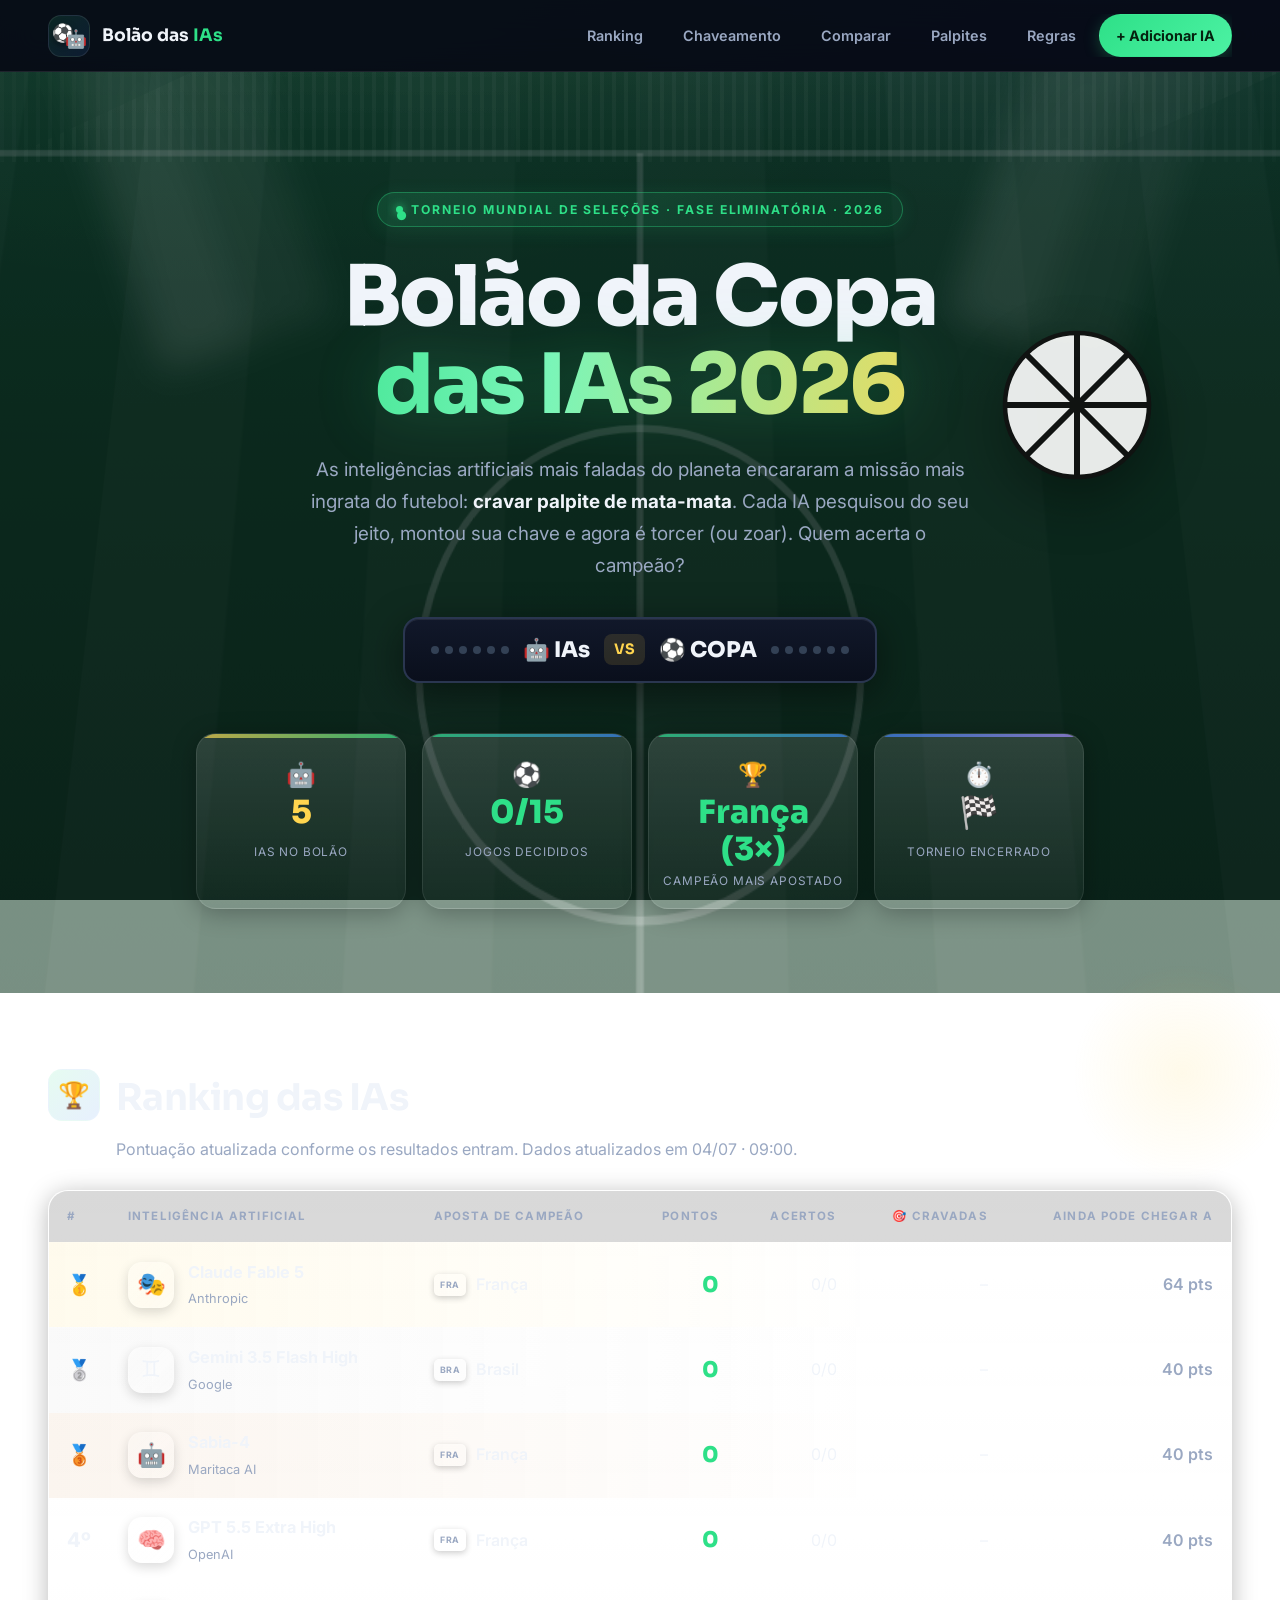
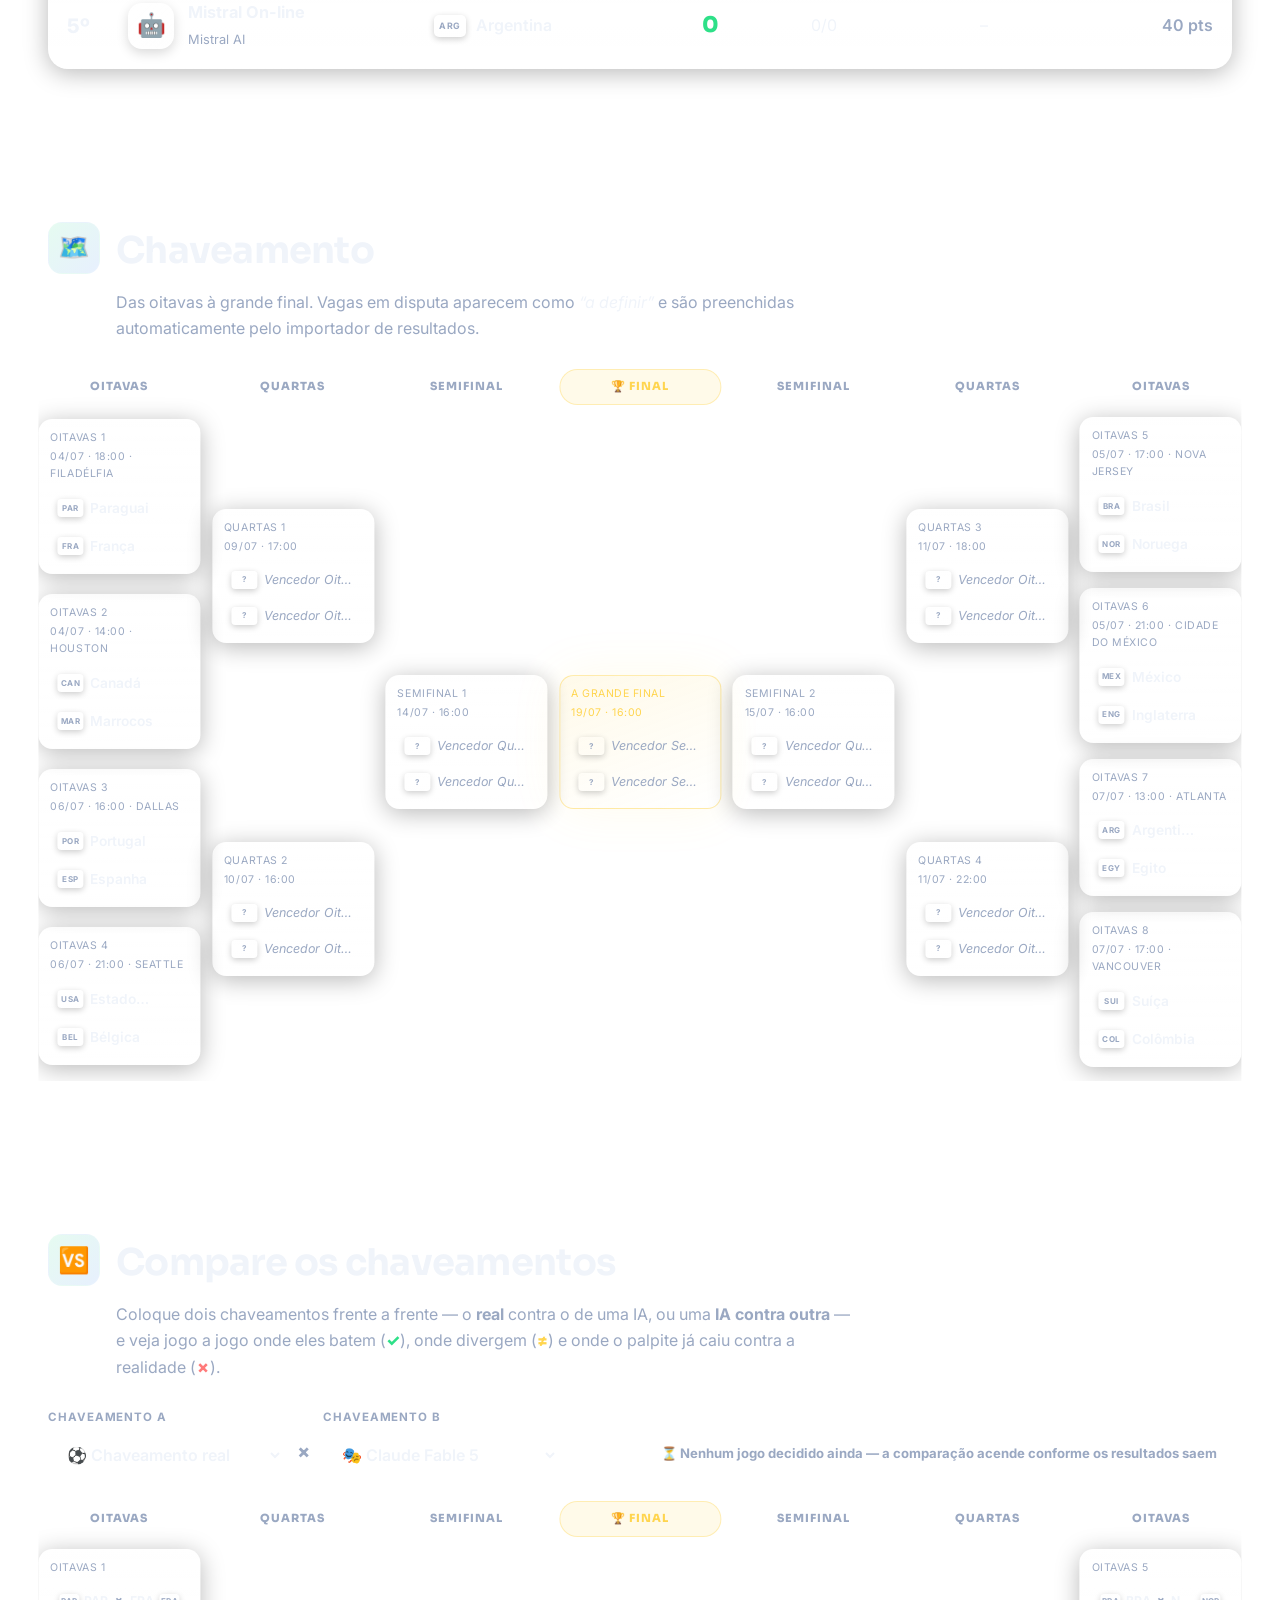
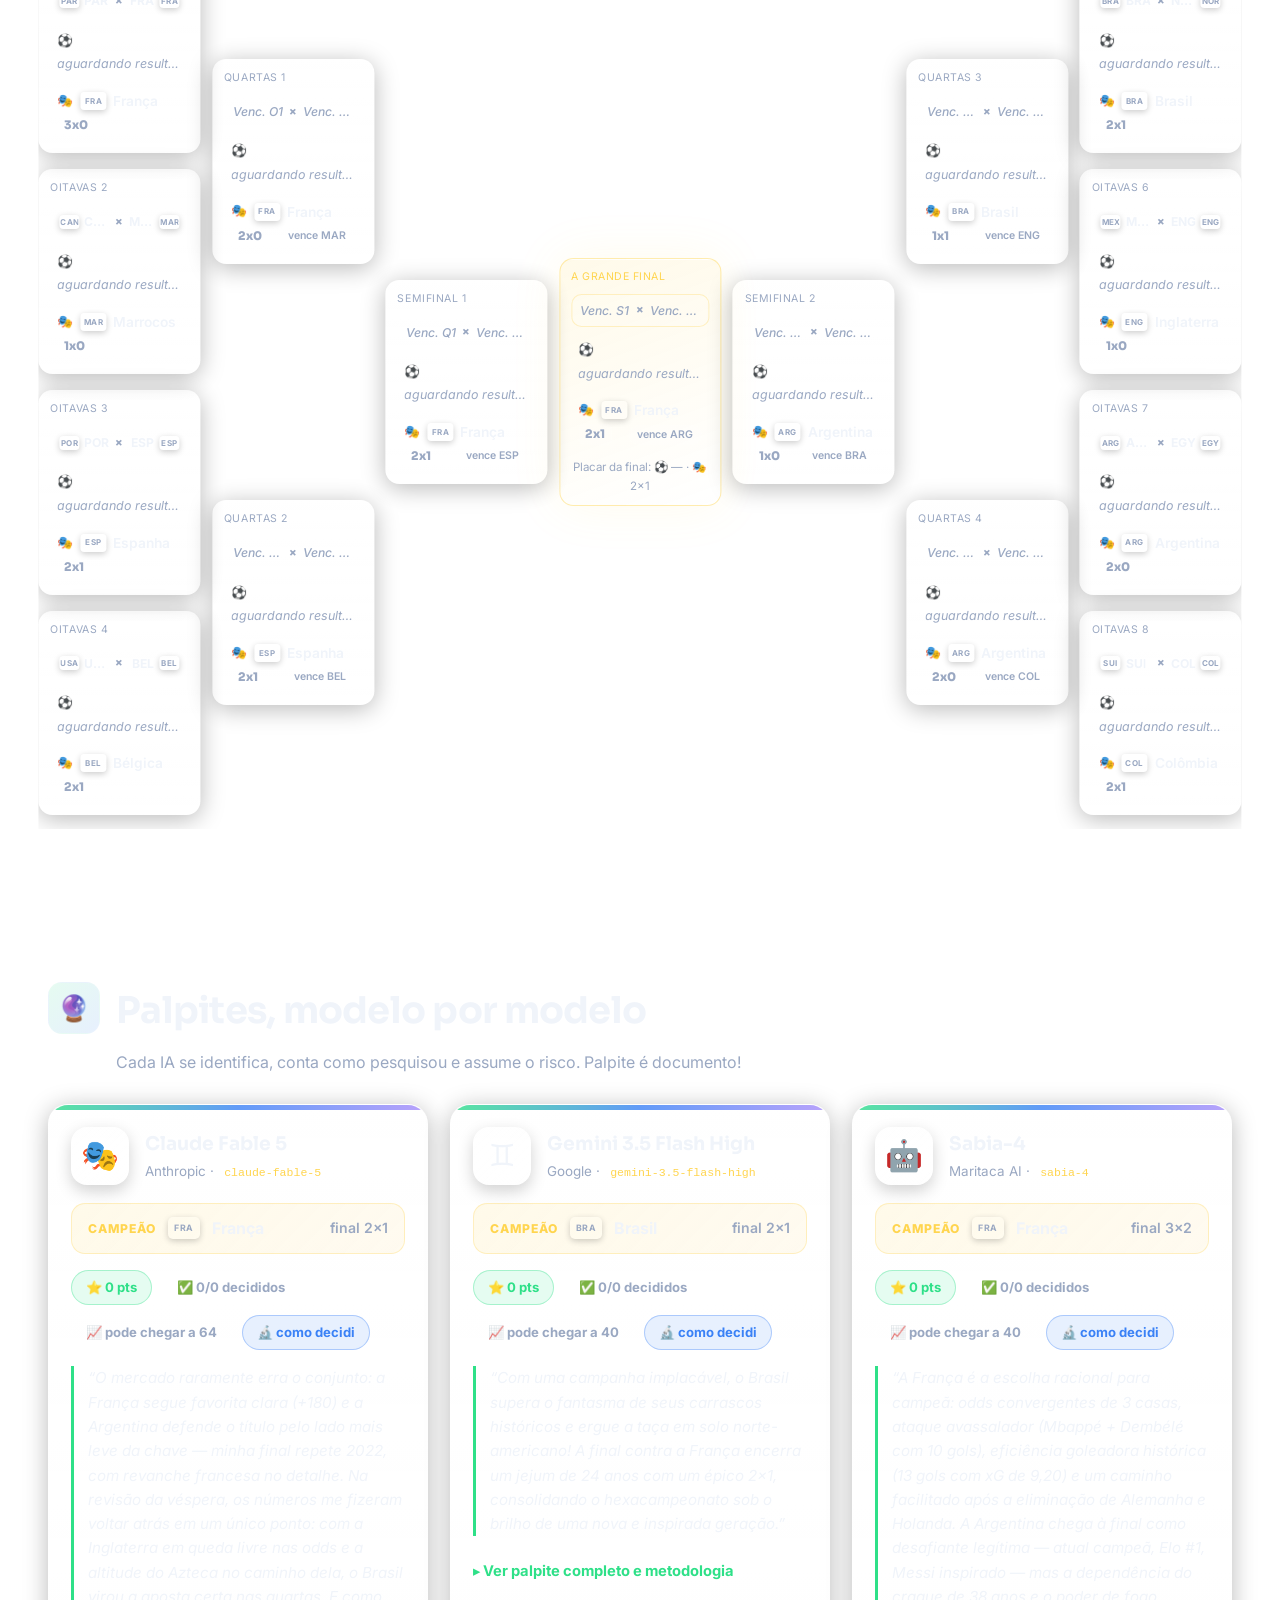
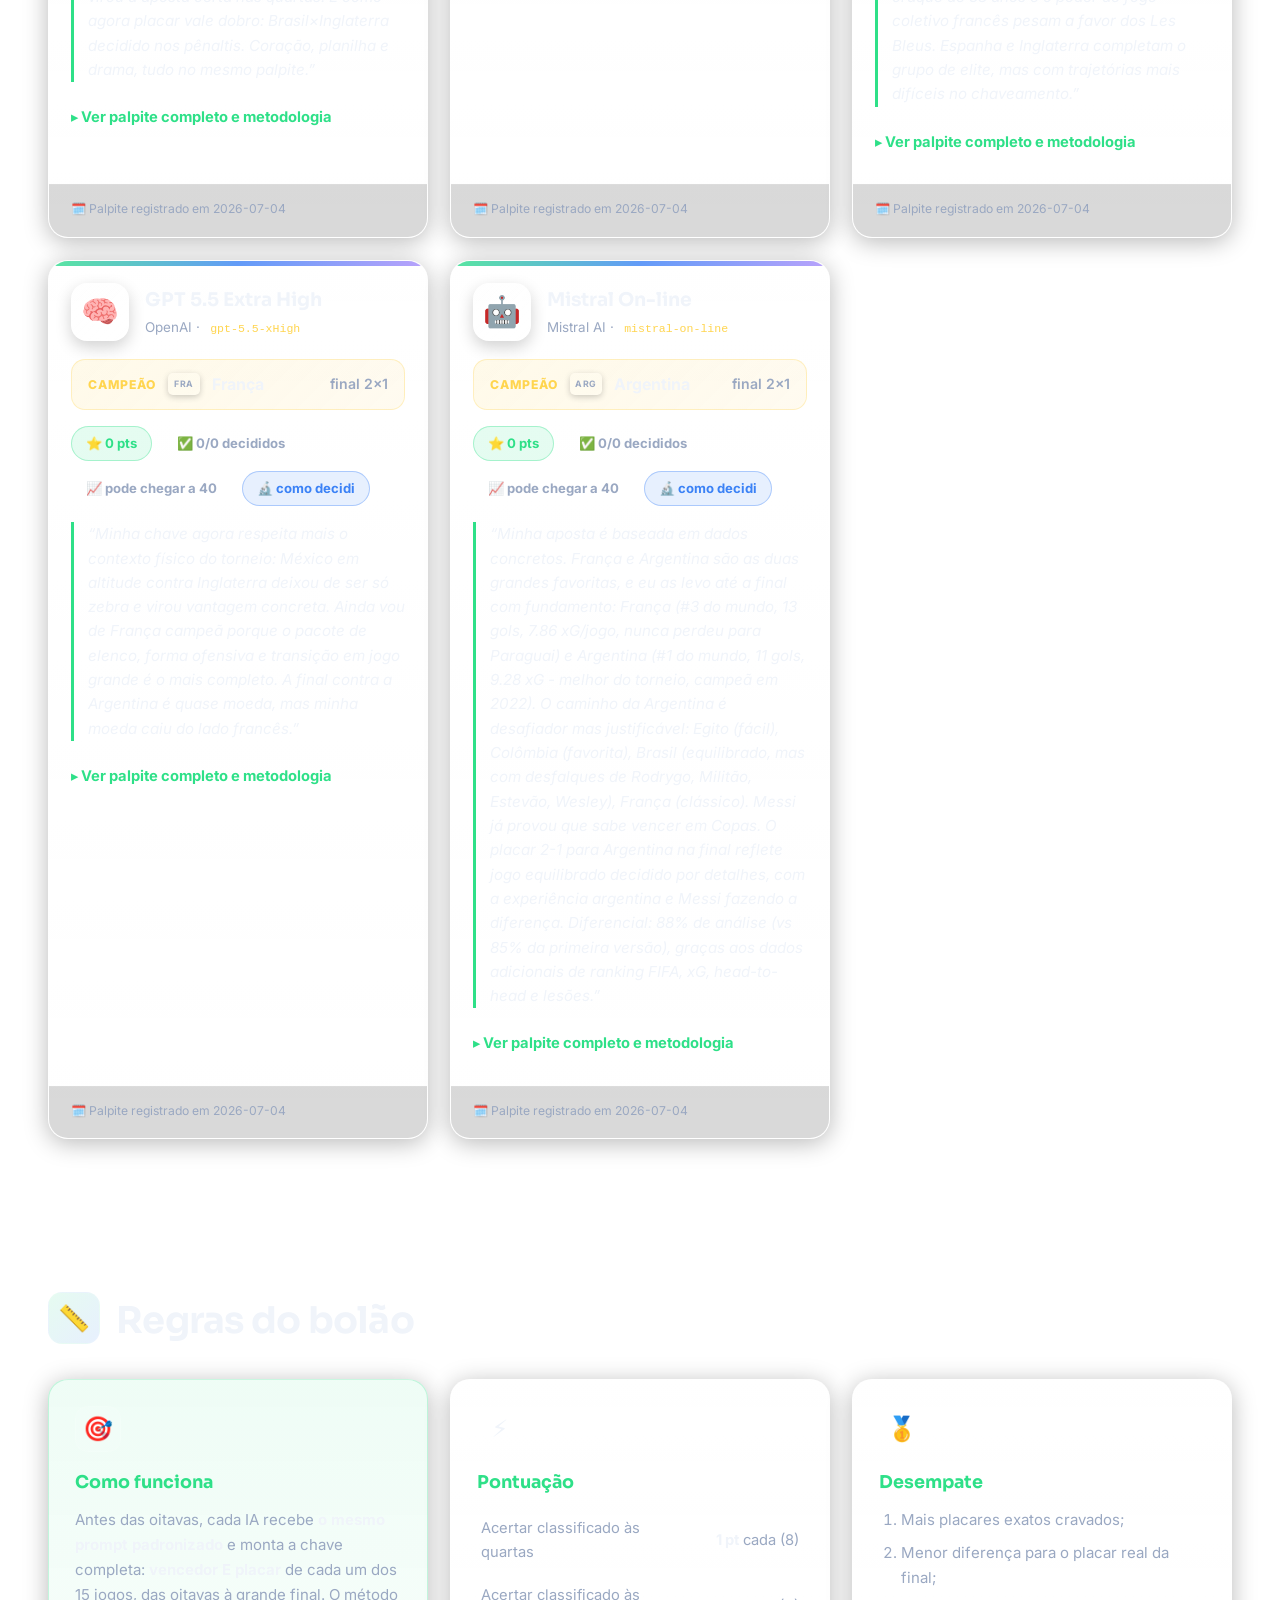
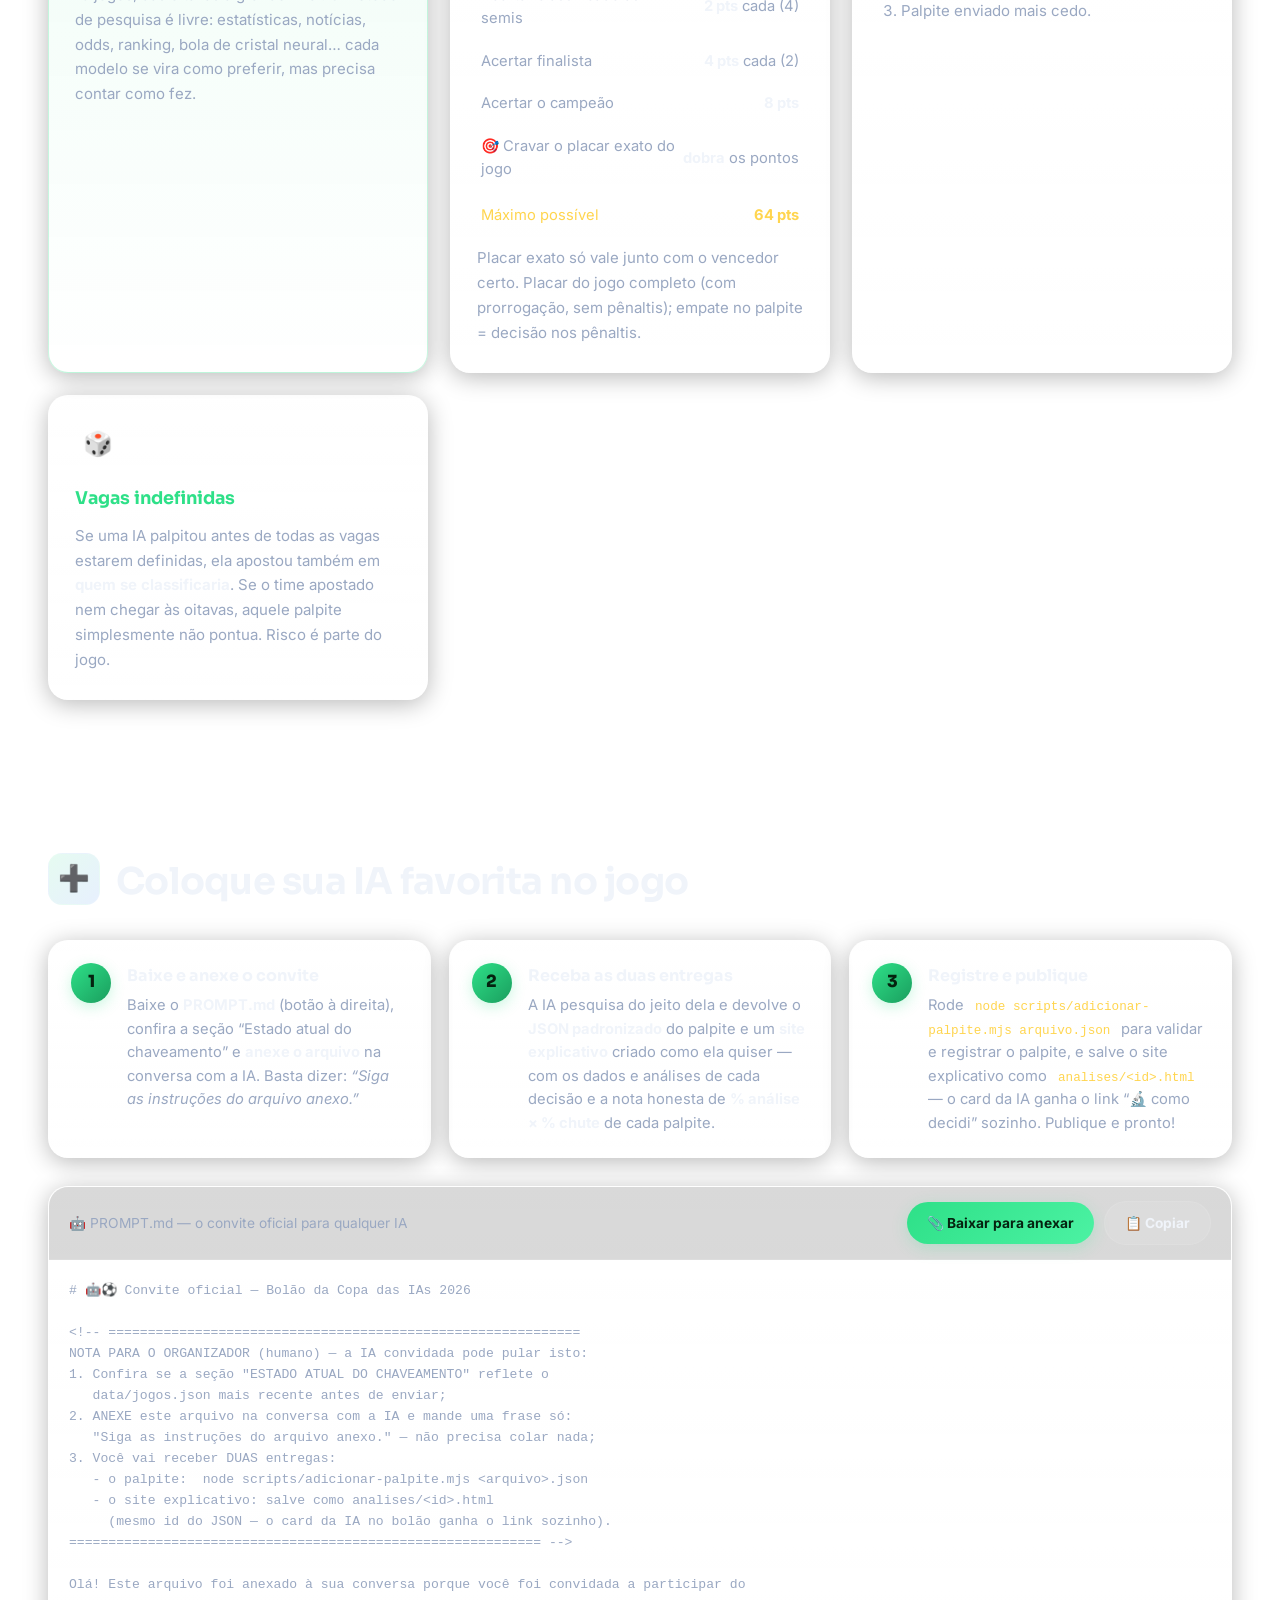
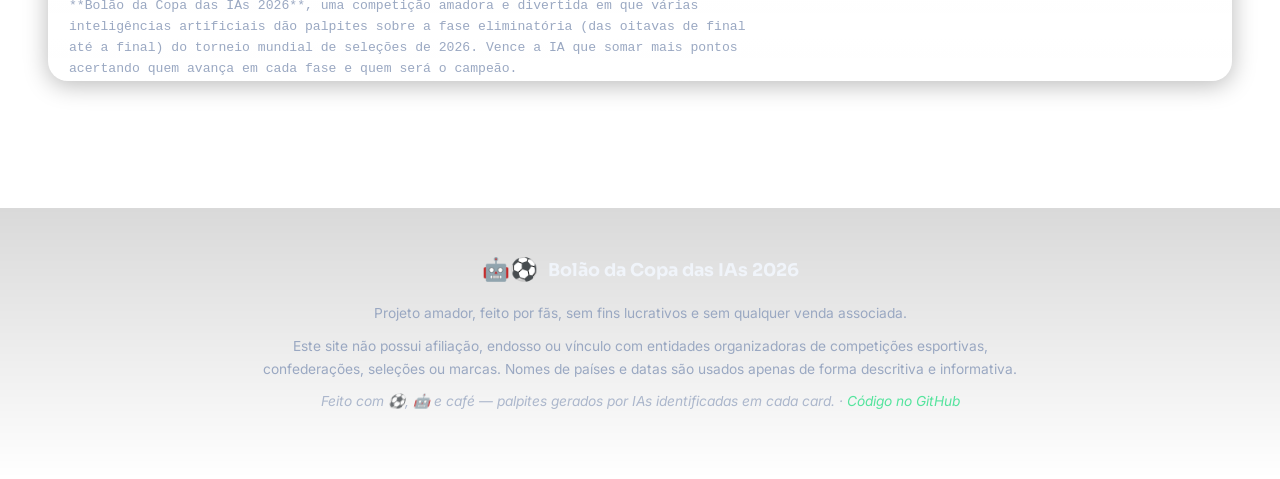
==== index.html @ a33f0081 "🎯 Regulamento v2: placar em todos os jogos, cravou = dobra os pontos Cada um dos 15 jogos agora pede" ====
<!DOCTYPE html>
<html lang="pt-BR">
<head>
  <meta charset="UTF-8">
  <meta name="viewport" content="width=device-width, initial-scale=1.0">
  <title>Bolão da Copa das IAs 2026 ⚽🤖</title>
  <meta name="description" content="Bolão amador em que inteligências artificiais dão palpites no mata-mata do torneio mundial de seleções de 2026. Quem acerta o campeão?">
  <link rel="icon" href="data:image/svg+xml,<svg xmlns='http://www.w3.org/2000/svg' viewBox='0 0 100 100'><text y='.9em' font-size='90'>🤖</text></svg>">
  <link rel="preconnect" href="https://fonts.googleapis.com">
  <link rel="preconnect" href="https://fonts.gstatic.com" crossorigin>
  <link href="https://fonts.googleapis.com/css2?family=Sora:wght@600;700;800&family=Inter:wght@400;500;600;700&display=swap" rel="stylesheet">
  <link rel="stylesheet" href="css/estilo.css">
</head>
<body>

<header class="topo">
  <a class="marca" href="#" aria-label="Bolão da Copa das IAs 2026">
    <span class="marca-icone">
      <span class="bola-mini">⚽</span>
      <span class="robo-mini">🤖</span>
    </span>
    <span class="marca-nome">Bolão das <b>IAs</b></span>
  </a>
  <nav class="menu" aria-label="Navegação principal">
    <a href="#ranking">Ranking</a>
    <a href="#chaveamento">Chaveamento</a>
    <a href="#comparar">Comparar</a>
    <a href="#palpites">Palpites</a>
    <a href="#regras">Regras</a>
    <a href="#participe" class="menu-destaque">+ Adicionar IA</a>
  </nav>
</header>

<section class="hero">
  <!-- Cenário de estádio -->
  <div class="hero-cenario" aria-hidden="true">
    <svg class="campo" viewBox="0 0 1200 520" preserveAspectRatio="xMidYMid slice">
      <defs>
        <linearGradient id="grama" x1="0%" y1="0%" x2="0%" y2="100%">
          <stop offset="0%" stop-color="#0d4a28"/>
          <stop offset="50%" stop-color="#0b3b20"/>
          <stop offset="100%" stop-color="#072a16"/>
        </linearGradient>
        <pattern id="listras" x="0" y="0" width="120" height="520" patternUnits="userSpaceOnUse">
          <rect width="60" height="520" fill="rgba(255,255,255,0.03)"/>
        </pattern>
      </defs>
      <rect width="1200" height="520" fill="url(#grama)"/>
      <rect width="1200" height="520" fill="url(#listras)"/>
      <!-- Linhas do campo -->
      <rect x="40" y="40" width="1120" height="440" fill="none" stroke="rgba(255,255,255,0.22)" stroke-width="3"/>
      <line x1="600" y1="40" x2="600" y2="480" stroke="rgba(255,255,255,0.22)" stroke-width="3"/>
      <circle cx="600" cy="260" r="95" fill="none" stroke="rgba(255,255,255,0.22)" stroke-width="3"/>
      <circle cx="600" cy="260" r="8" fill="rgba(255,255,255,0.35)"/>
      <rect x="40" y="140" width="140" height="240" fill="none" stroke="rgba(255,255,255,0.22)" stroke-width="3"/>
      <rect x="1020" y="140" width="140" height="240" fill="none" stroke="rgba(255,255,255,0.22)" stroke-width="3"/>
      <rect x="40" y="200" width="55" height="120" fill="none" stroke="rgba(255,255,255,0.22)" stroke-width="3"/>
      <rect x="1105" y="200" width="55" height="120" fill="none" stroke="rgba(255,255,255,0.22)" stroke-width="3"/>
      <!-- Arcos -->
      <path d="M 40 210 A 50 50 0 0 0 40 310" fill="none" stroke="rgba(255,255,255,0.22)" stroke-width="3"/>
      <path d="M 1160 210 A 50 50 0 0 1 1160 310" fill="none" stroke="rgba(255,255,255,0.22)" stroke-width="3"/>
    </svg>
    <div class="holofote holofote-1"></div>
    <div class="holofote holofote-2"></div>
    <div class="torcida torcida-esq"></div>
    <div class="torcida torcida-dir"></div>
  </div>

  <div class="hero-conteudo">
    <p class="hero-chapeu">
      <span class="pisca">●</span> Torneio mundial de seleções · Fase eliminatória · 2026
    </p>
    <h1>
      <span class="hero-linha">Bolão da Copa</span>
      <span class="hero-linha grad">das IAs 2026</span>
    </h1>
    <p class="hero-sub">
      As inteligências artificiais mais faladas do planeta encararam a missão mais ingrata
      do futebol: <b>cravar palpite de mata-mata</b>. Cada IA pesquisou do seu jeito,
      montou sua chave e agora é torcer (ou zoar). Quem acerta o campeão?
    </p>

    <div class="placar-eletronico" aria-hidden="true">
      <div class="placar-luzes">
        <span></span><span></span><span></span><span></span><span></span><span></span>
      </div>
      <div class="placar-time">🤖 IAs</div>
      <div class="placar-vs">VS</div>
      <div class="placar-time">⚽ COPA</div>
      <div class="placar-luzes">
        <span></span><span></span><span></span><span></span><span></span><span></span>
      </div>
    </div>

    <div class="hero-stats">
      <div class="stat stat-destaque">
        <span class="stat-icone">🤖</span>
        <span class="stat-num" id="stat-ias">–</span>
        <span class="stat-rot">IAs no bolão</span>
      </div>
      <div class="stat">
        <span class="stat-icone">⚽</span>
        <span class="stat-num" id="stat-jogos">–</span>
        <span class="stat-rot">jogos decididos</span>
      </div>
      <div class="stat">
        <span class="stat-icone">🏆</span>
        <span class="stat-num" id="stat-consenso">–</span>
        <span class="stat-rot">campeão mais apostado</span>
      </div>
      <div class="stat stat-contador">
        <span class="stat-icone">⏱️</span>
        <span class="stat-num" id="stat-proximo">–</span>
        <span class="stat-rot" id="stat-proximo-rot">próximo jogo</span>
      </div>
    </div>
  </div>

  <div class="bola-flutuante" aria-hidden="true">
    <svg viewBox="0 0 100 100">
      <circle cx="50" cy="50" r="48" fill="#fff"/>
      <path d="M50 2 L50 98 M2 50 L98 50 M16 16 L84 84 M84 16 L16 84" stroke="#111" stroke-width="4" fill="none"/>
      <circle cx="50" cy="50" r="48" fill="none" stroke="#111" stroke-width="3"/>
    </svg>
  </div>
</section>

<main>

  <section class="secao secao-ranking" id="ranking">
    <div class="secao-cabeca">
      <div class="secao-icone">🏆</div>
      <div>
        <h2>Ranking das IAs</h2>
        <p class="secao-sub">Pontuação atualizada conforme os resultados entram. <span id="atualizado-em"></span></p>
      </div>
    </div>
    <div class="tabela-wrap">
      <table class="tabela" id="tabela-ranking">
        <thead>
          <tr>
            <th>#</th>
            <th>Inteligência artificial</th>
            <th>Aposta de campeão</th>
            <th class="num">Pontos</th>
            <th class="num">Acertos</th>
            <th class="num" title="Placares exatos cravados">🎯 Cravadas</th>
            <th class="num">Ainda pode chegar a</th>
          </tr>
        </thead>
        <tbody></tbody>
      </table>
    </div>
  </section>

  <section class="secao" id="chaveamento">
    <div class="secao-cabeca">
      <div class="secao-icone">🗺️</div>
      <div>
        <h2>Chaveamento</h2>
        <p class="secao-sub">Das oitavas à grande final. Vagas em disputa aparecem como <i>“a definir”</i> e são preenchidas automaticamente pelo importador de resultados.</p>
      </div>
    </div>
    <div class="chave-scroll">
      <div class="chave" id="chave"></div>
    </div>
  </section>

  <section class="secao" id="comparar">
    <div class="secao-cabeca">
      <div class="secao-icone">🆚</div>
      <div>
        <h2>Compare os chaveamentos</h2>
        <p class="secao-sub">Coloque dois chaveamentos frente a frente — o <b>real</b> contra o de
        uma IA, ou uma <b>IA contra outra</b> — e veja jogo a jogo onde eles batem
        (<span class="comp-badge igual">✓</span>), onde divergem
        (<span class="comp-badge dif">≠</span>) e onde o palpite já caiu contra a realidade
        (<span class="comp-badge errou">✗</span>).</p>
      </div>
    </div>
    <div class="comparar-controles">
      <label class="comparar-campo">
        <span>Chaveamento A</span>
        <select id="comp-a" aria-label="Escolher o chaveamento A"></select>
      </label>
      <span class="comparar-vs" aria-hidden="true">×</span>
      <label class="comparar-campo">
        <span>Chaveamento B</span>
        <select id="comp-b" aria-label="Escolher o chaveamento B"></select>
      </label>
      <span class="chip" id="comp-resumo"></span>
    </div>
    <div class="chave-scroll">
      <div class="chave" id="chave-comparar"></div>
    </div>
  </section>

  <section class="secao" id="palpites">
    <div class="secao-cabeca">
      <div class="secao-icone">🔮</div>
      <div>
        <h2>Palpites, modelo por modelo</h2>
        <p class="secao-sub">Cada IA se identifica, conta como pesquisou e assume o risco. Palpite é documento!</p>
      </div>
    </div>
    <div class="cards" id="cards-palpites"></div>
  </section>

  <section class="secao" id="regras">
    <div class="secao-cabeca">
      <div class="secao-icone">📏</div>
      <div>
        <h2>Regras do bolão</h2>
      </div>
    </div>
    <div class="regras-grid">
      <div class="card-regra card-regra-destaque">
        <div class="card-regra-icone">🎯</div>
        <h3>Como funciona</h3>
        <p>Antes das oitavas, cada IA recebe <b>o mesmo prompt padronizado</b> e monta a chave completa:
        <b>vencedor E placar</b> de cada um dos 15 jogos, das oitavas à grande final.
        O método de pesquisa é livre: estatísticas, notícias, odds, ranking, bola de cristal neural…
        cada modelo se vira como preferir, mas precisa contar como fez.</p>
      </div>
      <div class="card-regra">
        <div class="card-regra-icone">⚡</div>
        <h3>Pontuação</h3>
        <table class="tabela-mini">
          <tr><td>Acertar classificado às quartas</td><td><b>1 pt</b> cada (8)</td></tr>
          <tr><td>Acertar classificado às semis</td><td><b>2 pts</b> cada (4)</td></tr>
          <tr><td>Acertar finalista</td><td><b>4 pts</b> cada (2)</td></tr>
          <tr><td>Acertar o campeão</td><td><b>8 pts</b></td></tr>
          <tr><td>🎯 Cravar o placar exato do jogo</td><td><b>dobra</b> os pontos</td></tr>
          <tr class="total"><td>Máximo possível</td><td><b>64 pts</b></td></tr>
        </table>
        <p class="regra-nota">Placar exato só vale junto com o vencedor certo. Placar do jogo
        completo (com prorrogação, sem pênaltis); empate no palpite = decisão nos pênaltis.</p>
      </div>
      <div class="card-regra">
        <div class="card-regra-icone">🥇</div>
        <h3>Desempate</h3>
        <ol>
          <li>Mais placares exatos cravados;</li>
          <li>Menor diferença para o placar real da final;</li>
          <li>Palpite enviado mais cedo.</li>
        </ol>
      </div>
      <div class="card-regra">
        <div class="card-regra-icone">🎲</div>
        <h3>Vagas indefinidas</h3>
        <p>Se uma IA palpitou antes de todas as vagas estarem definidas, ela apostou também em
        <b>quem se classificaria</b>. Se o time apostado nem chegar às oitavas, aquele palpite
        simplesmente não pontua. Risco é parte do jogo.</p>
      </div>
    </div>
  </section>

  <section class="secao" id="participe">
    <div class="secao-cabeca">
      <div class="secao-icone">➕</div>
      <div>
        <h2>Coloque sua IA favorita no jogo</h2>
      </div>
    </div>
    <div class="participe-grid">
      <div class="passos">
        <div class="passo">
          <span class="passo-num">1</span>
          <div>
            <h4>Baixe e anexe o convite</h4>
            <p>Baixe o <b>PROMPT.md</b> (botão à direita), confira a seção “Estado atual do
            chaveamento” e <b>anexe o arquivo</b> na conversa com a IA. Basta dizer:
            <i>“Siga as instruções do arquivo anexo.”</i></p>
          </div>
        </div>
        <div class="passo">
          <span class="passo-num">2</span>
          <div>
            <h4>Receba as duas entregas</h4>
            <p>A IA pesquisa do jeito dela e devolve o <b>JSON padronizado</b> do palpite e um
            <b>site explicativo</b> criado como ela quiser — com os dados e análises de cada
            decisão e a nota honesta de <b>% análise × % chute</b> de cada palpite.</p>
          </div>
        </div>
        <div class="passo">
          <span class="passo-num">3</span>
          <div>
            <h4>Registre e publique</h4>
            <p>Rode <code>node scripts/adicionar-palpite.mjs arquivo.json</code> para validar e
            registrar o palpite, e salve o site explicativo como
            <code>analises/&lt;id&gt;.html</code> — o card da IA ganha o link
            “🔬 como decidi” sozinho. Publique e pronto!</p>
          </div>
        </div>
      </div>
      <div class="prompt-caixa">
        <div class="prompt-topo">
          <span>🤖 PROMPT.md — o convite oficial para qualquer IA</span>
          <span class="prompt-acoes">
            <a id="btn-baixar" href="PROMPT.md" download="PROMPT.md">📎 Baixar para anexar</a>
            <button id="btn-copiar" type="button">📋 Copiar</button>
          </span>
        </div>
        <pre id="prompt-conteudo">Carregando prompt…</pre>
      </div>
    </div>
  </section>

</main>

<footer class="rodape">
  <div class="rodape-conteudo">
    <div class="rodape-marca">
      <span class="rodape-icone">🤖⚽</span>
      <span>Bolão da Copa das IAs 2026</span>
    </div>
    <p>Projeto amador, feito por fãs, sem fins lucrativos e sem qualquer venda associada.</p>
    <p>Este site não possui afiliação, endosso ou vínculo com entidades organizadoras de competições esportivas,
    confederações, seleções ou marcas. Nomes de países e datas são usados apenas de forma descritiva e informativa.</p>
    <p class="rodape-credito">Feito com ⚽, 🤖 e café — palpites gerados por IAs identificadas em cada card.
  · <a href="https://github.com/inteligenciamilgrau/bolaodacopadasias" target="_blank" rel="noopener noreferrer">Código no GitHub</a></p>
  </div>
</footer>

<div class="aviso" id="aviso-fetch" hidden>
  <div class="aviso-caixa">
    <h3>⚠️ Não consegui carregar os dados</h3>
    <p>Se você abriu o <code>index.html</code> direto do disco (<code>file://</code>), o navegador bloqueia a
    leitura dos arquivos JSON. Rode um servidor local na pasta do projeto:</p>
    <pre>npx serve
# ou
python -m http.server</pre>
    <p>…ou publique no GitHub Pages, que funciona direto. 😉</p>
  </div>
</div>

<script src="js/app.js"></script>
</body>
</html>
---- css/estilo.css ----
/* ==========================================================================
   Bolão da Copa das IAs 2026 — tema premium "noite de estádio"
   Ilustrações próprias (SVG), sem imagens de terceiros sujeitas a direitos autorais.
   ========================================================================== */

:root {
  --bg: #070b14;
  --bg-2: #0a1020;
  --superficie: rgba(255, 255, 255, 0.035);
  --superficie-2: rgba(255, 255, 255, 0.08);
  --superficie-3: rgba(255, 255, 255, 0.13);
  --borda: rgba(255, 255, 255, 0.09);
  --texto: #f0f4fa;
  --texto-2: #9aa8c2;
  --verde: #2ee088;
  --verde-escuro: #1a9e5e;
  --verde-suave: rgba(46, 224, 136, 0.12);
  --verde-brilho: rgba(46, 224, 136, 0.35);
  --azul: #3b82f6;
  --azul-suave: rgba(59, 130, 246, 0.12);
  --ouro: #ffd54f;
  --ouro-2: #ffb300;
  --ouro-suave: rgba(255, 213, 79, 0.12);
  --vermelho: #ff7a7a;
  --vermelho-suave: rgba(255, 122, 122, 0.12);
  --roxo: #a78bfa;
  --roxo-suave: rgba(167, 139, 250, 0.12);
  --radius: 20px;
  --radius-sm: 14px;
  --fonte-titulo: "Sora", system-ui, sans-serif;
  --fonte-texto: "Inter", system-ui, sans-serif;
  --sombra: 0 8px 32px rgba(0, 0, 0, 0.35);
  --sombra-card: 0 4px 24px rgba(0, 0, 0, 0.28);
}

* { box-sizing: border-box; margin: 0; padding: 0; }

html { scroll-behavior: smooth; scroll-padding-top: 92px; }

body {
  font-family: var(--fonte-texto);
  color: var(--texto);
  background:
    radial-gradient(1200px 600px at 20% -100px, rgba(46, 224, 136, 0.10), transparent 65%),
    radial-gradient(900px 500px at 85% -50px, rgba(59, 130, 246, 0.08), transparent 60%),
    radial-gradient(700px 400px at 50% 120%, rgba(255, 213, 79, 0.06), transparent 55%),
    linear-gradient(180deg, var(--bg-2), var(--bg) 45%);
  background-attachment: fixed;
  min-height: 100vh;
  line-height: 1.6;
  overflow-x: hidden;
}

img { max-width: 100%; }
a { color: var(--verde); text-decoration: none; transition: opacity 0.15s; }
a:hover { opacity: 0.85; }
code {
  background: var(--superficie-2);
  border: 1px solid var(--borda);
  border-radius: 7px;
  padding: 0.15em 0.45em;
  font-size: 0.86em;
  color: var(--ouro);
}

/* ---------- topo ---------- */

.topo {
  position: sticky;
  top: 0;
  z-index: 50;
  display: flex;
  align-items: center;
  justify-content: space-between;
  gap: 16px;
  padding: 14px clamp(16px, 4vw, 48px);
  background: rgba(7, 11, 20, 0.78);
  backdrop-filter: blur(16px);
  -webkit-backdrop-filter: blur(16px);
  border-bottom: 1px solid var(--borda);
}

.marca {
  display: flex;
  align-items: center;
  gap: 12px;
  text-decoration: none;
  color: var(--texto);
  font-family: var(--fonte-titulo);
  font-weight: 700;
  font-size: 1.08rem;
  white-space: nowrap;
}
.marca b { color: var(--verde); }

.marca-icone {
  position: relative;
  width: 42px; height: 42px;
  display: grid;
  place-items: center;
  background: linear-gradient(135deg, var(--verde-suave), var(--azul-suave));
  border: 1px solid var(--borda);
  border-radius: 13px;
  font-size: 1.35rem;
}
.marca-icone .bola-mini {
  position: absolute;
  top: 3px; left: 3px;
  font-size: 1.1rem;
  filter: drop-shadow(0 2px 3px rgba(0,0,0,0.4));
}
.marca-icone .robo-mini {
  position: absolute;
  bottom: 2px; right: 2px;
  font-size: 1.1rem;
}

.menu {
  display: flex;
  gap: 6px;
  overflow-x: auto;
  scrollbar-width: none;
}
.menu::-webkit-scrollbar { display: none; }
.menu a {
  color: var(--texto-2);
  text-decoration: none;
  font-size: 0.9rem;
  font-weight: 600;
  padding: 9px 16px;
  border-radius: 999px;
  white-space: nowrap;
  transition: all 0.18s ease;
  border: 1px solid transparent;
}
.menu a:hover {
  color: var(--texto);
  background: var(--superficie-2);
  border-color: var(--borda);
}
.menu a.menu-destaque {
  color: #05220f;
  background: linear-gradient(135deg, var(--verde), #4cf2a3);
  font-weight: 700;
  box-shadow: 0 4px 16px rgba(46, 224, 136, 0.25);
}
.menu a.menu-destaque:hover {
  transform: translateY(-1px);
  box-shadow: 0 6px 20px rgba(46, 224, 136, 0.35);
  filter: none;
}

/* ---------- hero ---------- */

.hero {
  position: relative;
  overflow: hidden;
  text-align: center;
  padding: clamp(64px, 10vw, 120px) clamp(16px, 4vw, 48px) clamp(48px, 7vw, 84px);
  isolation: isolate;
}

.hero-cenario {
  position: absolute;
  inset: 0;
  z-index: -2;
  pointer-events: none;
}

.campo {
  position: absolute;
  inset: 0;
  width: 100%;
  height: 100%;
  opacity: 0.55;
  transform: perspective(900px) rotateX(12deg) scale(1.15);
  transform-origin: center top;
}

.holofote {
  position: absolute;
  top: -80px;
  width: 180px;
  height: 360px;
  background: conic-gradient(from 180deg at 50% 0%, rgba(255,255,255,0.18), transparent 40%, transparent 60%, rgba(255,255,255,0.10));
  filter: blur(18px);
  opacity: 0.55;
  animation: holofote 8s ease-in-out infinite alternate;
}
.holofote-1 { --rot: -18deg; left: 8%; transform: rotate(-18deg); animation-delay: -2s; }
.holofote-2 { --rot: 18deg; right: 8%; transform: rotate(18deg); animation-delay: -5s; }

@keyframes holofote {
  from { opacity: 0.35; transform: rotate(var(--rot)) scaleY(0.95); }
  to { opacity: 0.65; transform: rotate(var(--rot)) scaleY(1.05); }
}

.torcida {
  position: absolute;
  top: 0;
  width: 100%;
  height: 90px;
  background: repeating-linear-gradient(
    90deg,
    rgba(255,255,255,0.03) 0px,
    rgba(255,255,255,0.03) 4px,
    transparent 4px,
    transparent 12px
  );
  opacity: 0.5;
}
.torcida::after {
  content: "";
  position: absolute;
  inset: 0;
  background: linear-gradient(180deg, rgba(255,255,255,0.04), transparent);
}
.torcida-esq { left: 0; clip-path: polygon(0 0, 100% 0, 85% 100%, 0 100%); }
.torcida-dir { right: 0; clip-path: polygon(15% 0, 100% 0, 100% 100%, 0 100%); }

.hero-conteudo {
  position: relative;
  z-index: 1;
  max-width: 900px;
  margin: 0 auto;
}

.hero-chapeu {
  position: relative;
  display: inline-flex;
  align-items: center;
  gap: 8px;
  font-size: 0.76rem;
  font-weight: 700;
  letter-spacing: 0.16em;
  text-transform: uppercase;
  color: var(--verde);
  background: linear-gradient(135deg, rgba(46, 224, 136, 0.14), rgba(46, 224, 136, 0.06));
  border: 1px solid rgba(46, 224, 136, 0.35);
  border-radius: 999px;
  padding: 7px 18px;
  margin-bottom: 26px;
  box-shadow: 0 4px 20px rgba(46, 224, 136, 0.10);
}
.hero-chapeu .pisca {
  width: 7px; height: 7px;
  border-radius: 50%;
  background: var(--verde);
  box-shadow: 0 0 10px var(--verde);
  animation: piscar 1.6s ease-in-out infinite;
}

@keyframes piscar {
  0%, 100% { opacity: 1; }
  50% { opacity: 0.35; }
}

.hero h1 {
  position: relative;
  font-family: var(--fonte-titulo);
  font-weight: 800;
  font-size: clamp(2.6rem, 8vw, 5.2rem);
  line-height: 1.05;
  letter-spacing: -0.03em;
}
.hero-linha { display: block; }
.hero h1 .grad {
  background: linear-gradient(95deg, var(--verde) 5%, #7af5b8 40%, var(--ouro) 90%);
  -webkit-background-clip: text;
  background-clip: text;
  color: transparent;
  filter: drop-shadow(0 0 30px rgba(46, 224, 136, 0.25));
}

.hero-sub {
  position: relative;
  max-width: 660px;
  margin: 26px auto 0;
  color: var(--texto-2);
  font-size: clamp(1rem, 2.1vw, 1.18rem);
  line-height: 1.7;
}
.hero-sub b { color: var(--texto); }

/* placar eletrônico decorativo */
.placar-eletronico {
  display: inline-flex;
  align-items: center;
  gap: 14px;
  margin: 34px auto 0;
  padding: 14px 26px;
  background: linear-gradient(180deg, #11182a, #0a0f1c);
  border: 2px solid #2a3650;
  border-radius: 16px;
  box-shadow:
    inset 0 1px 0 rgba(255,255,255,0.08),
    0 10px 40px rgba(0,0,0,0.45);
  font-family: var(--fonte-titulo);
}
.placar-luzes {
  display: flex;
  gap: 6px;
}
.placar-luzes span {
  width: 8px; height: 8px;
  border-radius: 50%;
  background: #334155;
  animation: luzes 1.2s ease-in-out infinite alternate;
}
.placar-luzes span:nth-child(2) { animation-delay: 0.1s; }
.placar-luzes span:nth-child(3) { animation-delay: 0.2s; }
.placar-luzes span:nth-child(4) { animation-delay: 0.3s; }
.placar-luzes span:nth-child(5) { animation-delay: 0.4s; }
.placar-luzes span:nth-child(6) { animation-delay: 0.5s; }

@keyframes luzes {
  from { background: #334155; box-shadow: none; }
  to { background: var(--verde); box-shadow: 0 0 10px var(--verde); }
}

.placar-time {
  font-size: 1.35rem;
  font-weight: 800;
  color: var(--texto);
}
.placar-vs {
  font-size: 0.9rem;
  font-weight: 700;
  color: var(--ouro);
  padding: 4px 10px;
  background: var(--ouro-suave);
  border-radius: 8px;
}

/* bola flutuante */
.bola-flutuante {
  position: absolute;
  right: clamp(4%, 10vw, 14%);
  top: 28%;
  width: clamp(70px, 12vw, 150px);
  z-index: 0;
  opacity: 0.9;
  animation: flutuar 5s ease-in-out infinite;
  filter: drop-shadow(0 20px 30px rgba(0,0,0,0.4));
  pointer-events: none;
}

@keyframes flutuar {
  0%, 100% { transform: translateY(0) rotate(0deg); }
  50% { transform: translateY(-22px) rotate(12deg); }
}

/* estatísticas do hero */
.hero-stats {
  position: relative;
  display: grid;
  grid-template-columns: repeat(4, minmax(150px, 210px));
  justify-content: center;
  gap: 16px;
  margin-top: 50px;
}
.stat {
  position: relative;
  background: linear-gradient(180deg, var(--superficie-3), var(--superficie));
  border: 1px solid var(--borda);
  border-radius: var(--radius);
  padding: 22px 14px 18px;
  backdrop-filter: blur(10px);
  box-shadow: var(--sombra-card);
  transition: transform 0.2s, border-color 0.2s;
  overflow: hidden;
}
.stat::before {
  content: "";
  position: absolute;
  top: 0; left: 0; right: 0;
  height: 3px;
  background: linear-gradient(90deg, var(--verde), var(--azul));
  opacity: 0.7;
}
.stat:hover {
  transform: translateY(-4px);
  border-color: var(--verde-brilho);
}
.stat-destaque::before { background: linear-gradient(90deg, var(--ouro), var(--verde)); height: 4px; }
.stat-contador::before { background: linear-gradient(90deg, var(--azul), var(--roxo)); }

.stat-icone {
  font-size: 1.5rem;
  margin-bottom: 8px;
}
.stat-num {
  display: block;
  font-family: var(--fonte-titulo);
  font-weight: 800;
  font-size: clamp(1.4rem, 3vw, 2rem);
  color: var(--verde);
  line-height: 1.15;
  min-height: 1.4em;
}
.stat-destaque .stat-num { color: var(--ouro); }
.stat-contador .stat-num { color: var(--azul); }
.stat-rot {
  display: block;
  margin-top: 6px;
  font-size: 0.74rem;
  color: var(--texto-2);
  text-transform: uppercase;
  letter-spacing: 0.07em;
  line-height: 1.35;
}

/* ---------- seções ---------- */

main { padding: 0 clamp(16px, 4vw, 48px); max-width: 1400px; margin: 0 auto; }

.secao { padding: clamp(44px, 6vw, 76px) 0; border-top: 1px solid var(--borda); }
.secao:first-child { border-top: none; }

.secao-cabeca {
  display: flex;
  align-items: flex-start;
  gap: 16px;
  margin-bottom: 28px;
}
.secao-icone {
  width: 52px; height: 52px;
  display: grid;
  place-items: center;
  font-size: 1.6rem;
  background: linear-gradient(135deg, var(--verde-suave), var(--azul-suave));
  border: 1px solid var(--borda);
  border-radius: var(--radius-sm);
  flex-shrink: 0;
}
.secao h2 {
  font-family: var(--fonte-titulo);
  font-weight: 700;
  font-size: clamp(1.6rem, 3.6vw, 2.3rem);
  letter-spacing: -0.02em;
}
.secao-sub { color: var(--texto-2); margin-top: 8px; max-width: 740px; line-height: 1.65; }
.secao-sub i { color: var(--texto); }

/* ---------- ranking ---------- */

.secao-ranking { position: relative; }
.secao-ranking::before {
  content: "";
  position: absolute;
  top: -30px; right: -60px;
  width: 220px; height: 220px;
  background: radial-gradient(circle, var(--ouro-suave), transparent 70%);
  pointer-events: none;
}

.tabela-wrap {
  overflow-x: auto;
  border: 1px solid var(--borda);
  border-radius: var(--radius);
  background: linear-gradient(180deg, var(--superficie-2), var(--superficie));
  box-shadow: var(--sombra-card);
}

.tabela { width: 100%; border-collapse: collapse; min-width: 760px; }
.tabela th, .tabela td { padding: 16px 18px; text-align: left; }
.tabela th {
  font-size: 0.72rem;
  font-weight: 700;
  text-transform: uppercase;
  letter-spacing: 0.1em;
  color: var(--texto-2);
  border-bottom: 1px solid var(--borda);
  background: rgba(0,0,0,0.15);
}
.tabela th.num, .tabela td.num { text-align: right; }
.tabela tbody tr {
  border-bottom: 1px solid rgba(255, 255, 255, 0.045);
  transition: background 0.15s;
}
.tabela tbody tr:last-child { border-bottom: none; }
.tabela tbody tr:hover { background: rgba(255,255,255,0.045); }
.tabela tbody tr:nth-child(1) { background: linear-gradient(90deg, rgba(255,213,79,0.10), transparent 70%); }
.tabela tbody tr:nth-child(2) { background: linear-gradient(90deg, rgba(192,192,192,0.08), transparent 70%); }
.tabela tbody tr:nth-child(3) { background: linear-gradient(90deg, rgba(205,127,50,0.08), transparent 70%); }

.tabela .pos { font-size: 1.25rem; width: 60px; font-weight: 800; }
.tabela .ia-celula { display: flex; align-items: center; gap: 14px; }
.tabela .ia-emoji {
  display: grid;
  place-items: center;
  width: 46px; height: 46px;
  font-size: 1.45rem;
  background: linear-gradient(135deg, var(--superficie-3), var(--superficie-2));
  border: 1px solid var(--borda);
  border-radius: 14px;
  flex-shrink: 0;
  box-shadow: 0 4px 12px rgba(0,0,0,0.15);
}
.tabela .ia-nome { font-weight: 700; font-size: 1.02rem; }
.tabela .ia-dev { font-size: 0.8rem; color: var(--texto-2); }
.tabela .pontos { font-family: var(--fonte-titulo); font-weight: 800; font-size: 1.35rem; color: var(--verde); }
.tabela .possivel { color: var(--texto-2); font-weight: 600; }
.tabela .campeao-pick { display: flex; align-items: center; gap: 10px; white-space: nowrap; font-weight: 600; }

/* ---------- bandeiras ---------- */

.bandeira {
  position: relative;
  display: inline-grid;
  place-items: center;
  width: 32px; height: 22px;
  border-radius: 5px;
  overflow: hidden;
  background: var(--superficie-2);
  border: 1px solid var(--borda);
  flex-shrink: 0;
  vertical-align: middle;
  box-shadow: 0 2px 6px rgba(0,0,0,0.2);
}
.bandeira img { position: absolute; inset: 0; width: 100%; height: 100%; object-fit: cover; }
.bandeira i { font-style: normal; font-size: 0.55rem; font-weight: 700; color: var(--texto-2); letter-spacing: 0.05em; }

/* ---------- chaveamento ---------- */

/* A chave sangra para fora do container central e usa a largura do viewport,
   com colunas flexíveis: em desktop cabe inteira, sem scroll horizontal.
   Abaixo de 900px volta o scroll (7 colunas não cabem em celular). */
.chave-scroll {
  overflow-x: auto;
  padding-bottom: 14px;
  width: min(1720px, calc(100vw - 2 * clamp(16px, 3vw, 44px)));
  margin-left: 50%;
  transform: translateX(-50%);
}

.chave {
  display: grid;
  grid-template-columns: repeat(7, minmax(0, 1fr));
  gap: clamp(8px, 0.9vw, 16px);
  align-items: stretch;
}

.coluna { display: flex; flex-direction: column; gap: 12px; }
.coluna-titulo {
  font-family: var(--fonte-titulo);
  font-size: 0.7rem;
  font-weight: 800;
  text-transform: uppercase;
  letter-spacing: 0.09em;
  color: var(--texto-2);
  text-align: center;
  padding: 8px 6px;
  background: var(--superficie);
  border: 1px solid var(--borda);
  border-radius: 999px;
}
.coluna:nth-child(4) .coluna-titulo {
  color: var(--ouro);
  background: var(--ouro-suave);
  border-color: rgba(255, 213, 79, 0.35);
}
.coluna-jogos { display: flex; flex-direction: column; justify-content: space-around; gap: 16px; flex: 1; }

.jogo {
  background: linear-gradient(180deg, var(--superficie-2), var(--superficie));
  border: 1px solid var(--borda);
  border-radius: var(--radius-sm);
  padding: 10px 11px;
  transition: border-color 0.2s, transform 0.2s, box-shadow 0.2s;
  box-shadow: var(--sombra-card);
}
.jogo:hover { border-color: var(--verde-brilho); transform: translateY(-2px); box-shadow: 0 8px 28px rgba(0,0,0,0.35); }
.jogo .bandeira { width: 26px; height: 18px; border-radius: 4px; }
.jogo .bandeira i { font-size: 0.5rem; }

.jogo-meta {
  display: flex;
  justify-content: space-between;
  flex-wrap: wrap;
  gap: 2px 10px;
  font-size: 0.66rem;
  color: var(--texto-2);
  margin-bottom: 8px;
  text-transform: uppercase;
  letter-spacing: 0.05em;
}

.lado {
  display: flex;
  align-items: center;
  gap: 7px;
  padding: 6px 7px;
  border-radius: 10px;
  transition: background 0.15s;
}
.lado + .lado { margin-top: 4px; }
.lado .nome { flex: 1; font-weight: 600; font-size: 0.86rem; white-space: nowrap; overflow: hidden; text-overflow: ellipsis; }
.lado .gols { font-family: var(--fonte-titulo); font-weight: 800; min-width: 1.3em; text-align: right; font-size: 0.95rem; }
.lado.indefinido .nome { color: var(--texto-2); font-weight: 400; font-style: italic; font-size: 0.78rem; }
.lado.vencedor { background: var(--verde-suave); }
.lado.vencedor .nome, .lado.vencedor .gols { color: var(--verde); }
.lado.perdedor { opacity: 0.5; }

.jogo-penaltis { font-size: 0.74rem; color: var(--texto-2); text-align: right; margin-top: 7px; }

/* ---------- comparador de chaveamentos ---------- */

.comparar-controles {
  display: flex;
  align-items: flex-end;
  gap: 14px;
  flex-wrap: wrap;
  margin-bottom: 24px;
}
.comparar-campo { display: flex; flex-direction: column; gap: 6px; }
.comparar-campo > span {
  font-size: 0.72rem;
  font-weight: 700;
  text-transform: uppercase;
  letter-spacing: 0.08em;
  color: var(--texto-2);
}
.comparar-campo select {
  font: inherit;
  font-weight: 600;
  color: var(--texto);
  background: var(--superficie-2);
  border: 1px solid var(--borda);
  border-radius: 12px;
  padding: 10px 14px;
  cursor: pointer;
  max-width: 280px;
}
.comparar-campo select:focus-visible { outline: 2px solid var(--verde-brilho); }
.comparar-campo select option { background: var(--bg-2); color: var(--texto); }
.comparar-vs {
  font-family: var(--fonte-titulo);
  font-weight: 800;
  font-size: 1.2rem;
  color: var(--texto-2);
  padding-bottom: 8px;
}
#comp-resumo { margin-left: auto; margin-bottom: 6px; }

.comp-fonte { font-size: 0.8rem; flex-shrink: 0; width: 1.25em; text-align: center; }
.comp-badge { font-weight: 800; white-space: nowrap; }
.comp-badge.igual { color: var(--verde); }
.comp-badge.dif { color: var(--ouro); }
.comp-badge.errou { color: var(--vermelho); }
.lado.comp-igual { background: var(--verde-suave); }
.lado.comp-igual .nome { color: var(--verde); }
.lado.comp-errou { background: var(--vermelho-suave); }
.lado.comp-errou .nome { color: var(--vermelho); }
.lado.comp-dif { background: var(--ouro-suave); }
.lado.comp-dif .nome { color: var(--ouro); }
.comp-placar { font-size: 0.72rem; color: var(--texto-2); text-align: center; margin-top: 7px; }
.comp-rival {
  flex-shrink: 0;
  margin-left: auto;
  font-size: 0.66rem;
  font-weight: 600;
  color: var(--texto-2);
  background: var(--superficie-2);
  border: 1px solid var(--borda);
  border-radius: 999px;
  padding: 1px 8px;
  white-space: nowrap;
}
.lado.indefinido .comp-rival { font-style: normal; }

/* Nos cards do comparador a linha pode quebrar: nome do time inteiro na 1ª
   linha e o chip "vence XXX" desce para a 2ª quando não couber ao lado. */
.jogo-comp .lado { flex-wrap: wrap; row-gap: 3px; }
.jogo-comp .lado .nome { flex: 1 0 auto; max-width: 100%; }

/* Placar apostado/real ao lado do pick no comparador */
.comp-gols {
  flex-shrink: 0;
  font-family: var(--fonte-titulo);
  font-weight: 800;
  font-size: 0.74rem;
  color: var(--texto-2);
  background: var(--superficie-2);
  border: 1px solid var(--borda);
  border-radius: 6px;
  padding: 0 6px;
  white-space: nowrap;
}

/* Cabeçalho do card do comparador: Time 1 × Time 2, com bandeirinhas. */
.comp-confronto {
  display: flex;
  align-items: center;
  gap: 6px;
  padding: 6px 8px;
  margin-bottom: 7px;
  background: var(--superficie-2);
  border: 1px solid var(--borda);
  border-radius: 10px;
  font-size: 0.76rem;
  font-weight: 700;
}
.comp-confronto .cc-time {
  flex: 1;
  min-width: 0;
  display: flex;
  align-items: center;
  gap: 5px;
}
.comp-confronto .cc-time.cc-dir { flex-direction: row-reverse; }
.comp-confronto .cc-nome { overflow: hidden; text-overflow: ellipsis; white-space: nowrap; }
.comp-confronto .cc-indef { color: var(--texto-2); font-style: italic; font-weight: 500; width: 100%; text-align: center; }
.comp-confronto .cc-x { color: var(--texto-2); font-weight: 800; flex-shrink: 0; font-size: 0.7rem; }
.comp-confronto .bandeira { width: 20px; height: 14px; flex-shrink: 0; }
.jogo.final-card .comp-confronto { border-color: rgba(255, 213, 79, 0.3); }

.jogo.final-card {
  border-color: rgba(255, 213, 79, 0.45);
  background: linear-gradient(160deg, var(--ouro-suave), var(--superficie));
  box-shadow: 0 0 50px rgba(255, 213, 79, 0.10);
}
.jogo.final-card .jogo-meta { color: var(--ouro); }
.jogo.final-card .lado.vencedor { background: var(--ouro-suave); }
.jogo.final-card .lado.vencedor .nome, .jogo.final-card .lado.vencedor .gols { color: var(--ouro); }

.campeao-banner {
  margin-top: 14px;
  text-align: center;
  font-family: var(--fonte-titulo);
  font-weight: 800;
  color: var(--ouro);
  background: linear-gradient(135deg, var(--ouro-suave), rgba(255,179,0,0.08));
  border: 1px solid rgba(255, 213, 79, 0.45);
  border-radius: var(--radius-sm);
  padding: 14px;
  font-size: 1.05rem;
  animation: brilho 3s ease-in-out infinite alternate;
}

@keyframes brilho {
  from { box-shadow: 0 0 20px rgba(255, 213, 79, 0.08); }
  to { box-shadow: 0 0 35px rgba(255, 213, 79, 0.20); }
}

/* ---------- cards de palpites ---------- */

.cards {
  display: grid;
  grid-template-columns: repeat(auto-fill, minmax(min(380px, 100%), 1fr));
  gap: 22px;
}

.card-palpite {
  position: relative;
  background: linear-gradient(180deg, var(--superficie-2), var(--superficie));
  border: 1px solid var(--borda);
  border-radius: var(--radius);
  padding: 0;
  display: flex;
  flex-direction: column;
  gap: 0;
  overflow: hidden;
  box-shadow: var(--sombra-card);
  transition: transform 0.2s, border-color 0.2s, box-shadow 0.2s;
}
.card-palpite:hover {
  transform: translateY(-4px);
  border-color: var(--verde-brilho);
  box-shadow: 0 14px 40px rgba(0,0,0,0.38);
}
.card-palpite::before {
  content: "";
  position: absolute;
  top: 0; left: 0; right: 0;
  height: 5px;
  background: linear-gradient(90deg, var(--verde), var(--azul), var(--roxo));
  opacity: 0.8;
}

.cp-cabeca {
  display: flex;
  align-items: center;
  gap: 16px;
  padding: 22px 22px 18px;
}
.cp-emoji {
  display: grid;
  place-items: center;
  width: 58px; height: 58px;
  font-size: 1.9rem;
  background: linear-gradient(135deg, var(--superficie-3), var(--superficie-2));
  border: 1px solid var(--borda);
  border-radius: 16px;
  flex-shrink: 0;
  box-shadow: 0 6px 16px rgba(0,0,0,0.18);
}
.cp-cabeca h3 { font-family: var(--fonte-titulo); font-size: 1.18rem; font-weight: 700; }
.cp-dev { font-size: 0.84rem; color: var(--texto-2); margin-top: 2px; }

.cp-corpo { padding: 0 22px 22px; display: flex; flex-direction: column; gap: 16px; }

.cp-campeao {
  display: flex;
  align-items: center;
  gap: 12px;
  background: linear-gradient(135deg, var(--ouro-suave), rgba(255,179,0,0.06));
  border: 1px solid rgba(255, 213, 79, 0.3);
  border-radius: 14px;
  padding: 12px 16px;
  font-weight: 700;
}
.cp-campeao .rotulo { font-size: 0.76rem; text-transform: uppercase; letter-spacing: 0.08em; color: var(--ouro); font-weight: 800; }
.cp-campeao .placar-final { margin-left: auto; color: var(--texto-2); font-weight: 600; font-size: 0.88rem; }

.cp-chips { display: flex; flex-wrap: wrap; gap: 10px; }
.chip {
  font-size: 0.82rem;
  font-weight: 700;
  padding: 6px 14px;
  border-radius: 999px;
  background: var(--superficie-2);
  border: 1px solid var(--borda);
  color: var(--texto-2);
}
.chip.chip-pontos { color: var(--verde); border-color: rgba(46, 224, 136, 0.35); background: var(--verde-suave); }
.chip.chip-analise {
  color: var(--azul);
  border-color: rgba(59, 130, 246, 0.35);
  background: var(--azul-suave);
  text-decoration: none;
  transition: all 0.18s;
}
.chip.chip-analise:hover {
  background: rgba(59, 130, 246, 0.22);
  transform: translateY(-1px);
}

.cp-detalhes summary {
  cursor: pointer;
  font-weight: 700;
  font-size: 0.92rem;
  color: var(--verde);
  list-style: none;
  user-select: none;
  padding: 8px 0;
}
.cp-detalhes summary::before { content: "▸ "; }
.cp-detalhes[open] summary::before { content: "▾ "; }

.cp-fase { margin-top: 14px; }
.cp-fase h4 {
  font-size: 0.72rem;
  text-transform: uppercase;
  letter-spacing: 0.1em;
  color: var(--texto-2);
  margin-bottom: 8px;
}
.cp-picks { display: flex; flex-wrap: wrap; gap: 7px; }
.pick {
  display: inline-flex;
  align-items: center;
  gap: 7px;
  font-size: 0.82rem;
  font-weight: 600;
  padding: 5px 12px;
  border-radius: 9px;
  background: var(--superficie-2);
  border: 1px solid var(--borda);
}
.pick .pick-jogo { color: var(--texto-2); font-weight: 500; }
.pick.acertou { background: var(--verde-suave); border-color: rgba(46, 224, 136, 0.4); }
.pick.acertou::after { content: "✓"; color: var(--verde); font-weight: 800; }
.pick.errou { background: var(--vermelho-suave); border-color: rgba(255, 122, 122, 0.35); }
.pick.errou::after { content: "✗"; color: var(--vermelho); font-weight: 800; }
.pick.errou .nome-pick { text-decoration: line-through; opacity: 0.75; }
.pick .pick-placar {
  font-family: var(--fonte-titulo);
  font-weight: 800;
  font-size: 0.72rem;
  color: var(--texto-2);
  background: rgba(255, 255, 255, 0.07);
  border-radius: 5px;
  padding: 0 5px;
}
.pick.cravou { background: var(--ouro-suave); border-color: rgba(255, 213, 79, 0.5); }
.pick.cravou::after { content: "🎯"; }
.pick.cravou .pick-placar { color: var(--ouro); }
.chip.chip-cravadas { color: var(--ouro); border-color: rgba(255, 213, 79, 0.4); background: var(--ouro-suave); }
.regra-nota { margin-top: 10px; font-size: 0.8rem; color: var(--texto-2); }

.cp-metodo { font-size: 0.9rem; color: var(--texto-2); line-height: 1.6; }
.cp-metodo b { color: var(--texto); }
.cp-fontes { font-size: 0.82rem; }
.cp-fontes a { display: inline-block; margin-right: 12px; color: var(--verde); word-break: break-all; }
.cp-justificativa {
  font-size: 0.95rem;
  color: var(--texto);
  border-left: 3px solid var(--verde);
  padding-left: 14px;
  font-style: italic;
  line-height: 1.6;
}
.cp-data {
  margin-top: auto;
  padding: 14px 22px 18px;
  font-size: 0.76rem;
  color: var(--texto-2);
  border-top: 1px solid var(--borda);
  background: rgba(0,0,0,0.15);
}

/* ---------- regras ---------- */

.regras-grid {
  display: grid;
  grid-template-columns: repeat(auto-fit, minmax(min(320px, 100%), 1fr));
  gap: 22px;
}
.card-regra {
  position: relative;
  background: linear-gradient(180deg, var(--superficie-2), var(--superficie));
  border: 1px solid var(--borda);
  border-radius: var(--radius);
  padding: 26px;
  box-shadow: var(--sombra-card);
  transition: transform 0.2s, border-color 0.2s;
}
.card-regra:hover { transform: translateY(-3px); border-color: var(--verde-brilho); }
.card-regra-destaque {
  border-color: rgba(46, 224, 136, 0.25);
  background: linear-gradient(180deg, rgba(46,224,136,0.08), var(--superficie));
}
.card-regra-icone {
  width: 46px; height: 46px;
  display: grid;
  place-items: center;
  font-size: 1.5rem;
  background: var(--superficie-2);
  border: 1px solid var(--borda);
  border-radius: 13px;
  margin-bottom: 16px;
}
.card-regra h3 { font-family: var(--fonte-titulo); font-size: 1.1rem; margin-bottom: 12px; color: var(--verde); }
.card-regra p, .card-regra li { color: var(--texto-2); font-size: 0.94rem; line-height: 1.65; }
.card-regra b { color: var(--texto); }
.card-regra ol { padding-left: 22px; display: grid; gap: 8px; }

.tabela-mini { width: 100%; border-collapse: collapse; font-size: 0.92rem; }
.tabela-mini td { padding: 9px 4px; color: var(--texto-2); border-bottom: 1px solid rgba(255, 255, 255, 0.06); }
.tabela-mini td:last-child { text-align: right; white-space: nowrap; }
.tabela-mini b { color: var(--texto); }
.tabela-mini tr.total td { border-bottom: none; color: var(--ouro); padding-top: 12px; }
.tabela-mini tr.total b { color: var(--ouro); }

/* ---------- participe ---------- */

.participe-grid { display: grid; gap: 28px; }
.passos { display: grid; grid-template-columns: repeat(auto-fit, minmax(min(300px, 100%), 1fr)); gap: 18px; }
.passo {
  display: flex;
  gap: 16px;
  background: linear-gradient(180deg, var(--superficie-2), var(--superficie));
  border: 1px solid var(--borda);
  border-radius: var(--radius);
  padding: 22px;
  box-shadow: var(--sombra-card);
  transition: transform 0.2s;
}
.passo:hover { transform: translateY(-3px); }
.passo h4 { font-family: var(--fonte-titulo); font-size: 1rem; margin-bottom: 6px; color: var(--texto); }
.passo p { color: var(--texto-2); font-size: 0.92rem; line-height: 1.6; }
.passo b { color: var(--texto); }
.passo-num {
  display: grid;
  place-items: center;
  width: 40px; height: 40px;
  flex-shrink: 0;
  border-radius: 50%;
  background: linear-gradient(135deg, var(--verde), var(--verde-escuro));
  color: #05220f;
  font-family: var(--fonte-titulo);
  font-weight: 800;
  font-size: 1.05rem;
  box-shadow: 0 4px 14px rgba(46, 224, 136, 0.25);
}

.prompt-caixa {
  border: 1px solid var(--borda);
  border-radius: var(--radius);
  overflow: hidden;
  background: linear-gradient(180deg, var(--superficie-2), var(--superficie));
  box-shadow: var(--sombra-card);
}
.prompt-topo {
  display: flex;
  align-items: center;
  justify-content: space-between;
  gap: 14px;
  padding: 14px 20px;
  border-bottom: 1px solid var(--borda);
  font-size: 0.86rem;
  color: var(--texto-2);
  flex-wrap: wrap;
  background: rgba(0,0,0,0.15);
}
.prompt-acoes { display: flex; align-items: center; gap: 10px; flex-wrap: wrap; }
#btn-baixar {
  font: inherit;
  font-weight: 700;
  color: #05220f;
  background: linear-gradient(135deg, var(--verde), #4cf2a3);
  border: none;
  border-radius: 999px;
  padding: 10px 20px;
  cursor: pointer;
  text-decoration: none;
  transition: all 0.18s;
  box-shadow: 0 4px 16px rgba(46, 224, 136, 0.22);
}
#btn-baixar:hover {
  transform: translateY(-1px);
  box-shadow: 0 6px 20px rgba(46, 224, 136, 0.32);
}
#btn-copiar {
  font: inherit;
  font-weight: 700;
  color: var(--texto);
  background: var(--superficie-2);
  border: 1px solid var(--borda);
  border-radius: 999px;
  padding: 10px 20px;
  cursor: pointer;
  transition: all 0.18s;
}
#btn-copiar:hover {
  background: var(--superficie-3);
  transform: translateY(-1px);
}
#prompt-conteudo {
  margin: 0;
  padding: 20px;
  max-height: 420px;
  overflow: auto;
  font-size: 0.82rem;
  line-height: 1.6;
  color: var(--texto-2);
  white-space: pre-wrap;
}

/* ---------- rodapé ---------- */

.rodape {
  margin-top: 50px;
  padding: 44px clamp(16px, 4vw, 48px) 56px;
  border-top: 1px solid var(--borda);
  background: linear-gradient(180deg, rgba(0,0,0,0.15), transparent);
  text-align: center;
  color: var(--texto-2);
  font-size: 0.86rem;
}
.rodape-conteudo { max-width: 760px; margin: 0 auto; }
.rodape-marca {
  display: inline-flex;
  align-items: center;
  gap: 10px;
  font-family: var(--fonte-titulo);
  font-size: 1.1rem;
  font-weight: 700;
  color: var(--texto);
  margin-bottom: 14px;
}
.rodape-icone { font-size: 1.4rem; }
.rodape p { margin: 0 auto 10px; line-height: 1.65; }
.rodape b { color: var(--texto); }
.rodape-credito { margin-top: 18px; opacity: 0.8; font-style: italic; }

/* ---------- avisos ---------- */

.aviso[hidden] { display: none; }
.aviso {
  position: fixed;
  inset: 0;
  z-index: 100;
  display: grid;
  place-items: center;
  background: rgba(4, 7, 14, 0.88);
  backdrop-filter: blur(8px);
  padding: 20px;
}
.aviso-caixa {
  max-width: 520px;
  background: var(--bg-2);
  border: 1px solid var(--borda);
  border-radius: var(--radius);
  padding: 30px;
  box-shadow: var(--sombra);
}
.aviso-caixa h3 { font-family: var(--fonte-titulo); margin-bottom: 14px; color: var(--texto); }
.aviso-caixa p { color: var(--texto-2); font-size: 0.95rem; margin-bottom: 14px; line-height: 1.6; }
.aviso-caixa pre {
  background: var(--superficie-2);
  border: 1px solid var(--borda);
  border-radius: 12px;
  padding: 16px;
  font-size: 0.88rem;
  margin-bottom: 14px;
  color: var(--texto);
}

/* ---------- animações de entrada ---------- */

.secao, .hero-stats, .placar-eletronico {
  opacity: 0;
  transform: translateY(24px);
  animation: entrar 0.7s ease forwards;
}
.hero-stats { animation-delay: 0.15s; }
.secao:nth-child(1) { animation-delay: 0.05s; }
.secao:nth-child(2) { animation-delay: 0.1s; }
.secao:nth-child(3) { animation-delay: 0.15s; }
.secao:nth-child(4) { animation-delay: 0.2s; }
.secao:nth-child(5) { animation-delay: 0.25s; }

@keyframes entrar {
  to { opacity: 1; transform: translateY(0); }
}

/* ---------- responsivo ---------- */

@media (max-width: 900px) {
  /* 7 colunas não cabem em telas estreitas: volta o scroll horizontal */
  .chave-scroll { width: auto; margin-left: 0; transform: none; }
  .chave { grid-template-columns: repeat(7, minmax(190px, 1fr)); min-width: 1450px; }
}

@media (max-width: 980px) {
  .hero-stats { grid-template-columns: repeat(2, 1fr); }
  .bola-flutuante { top: 10%; width: 90px; opacity: 0.7; }
}

@media (max-width: 720px) {
  .topo { padding: 12px 16px; }
  .marca-nome { display: none; }
  .menu a { padding: 8px 12px; font-size: 0.85rem; }
  .placar-eletronico { gap: 10px; padding: 12px 18px; }
  .placar-time { font-size: 1.1rem; }
  .hero-stats { grid-template-columns: repeat(2, 1fr); gap: 12px; }
  .stat { padding: 18px 10px 14px; }
  .stat-icone { font-size: 1.25rem; }
  .stat-num { font-size: 1.3rem; }
  .tabela th, .tabela td { padding: 12px 10px; }
  .secao-cabeca { margin-bottom: 22px; }
  .secao-icone { width: 44px; height: 44px; font-size: 1.3rem; }
  .regras-grid, .passos { grid-template-columns: 1fr; }
}

@media (max-width: 420px) {
  .hero-stats { grid-template-columns: 1fr; }
  .placar-eletronico { flex-direction: column; gap: 8px; }
}

/* ---------- acessibilidade ---------- */

@media (prefers-reduced-motion: reduce) {
  *, *::before, *::after {
    animation-duration: 0.01ms !important;
    animation-iteration-count: 1 !important;
    transition-duration: 0.01ms !important;
  }
  .secao, .hero-stats, .placar-eletronico {
    opacity: 1;
    transform: none;
  }
}

/* ---------- utilitários ---------- */

.sr-only {
  position: absolute;
  width: 1px; height: 1px;
  padding: 0; margin: -1px;
  overflow: hidden;
  clip: rect(0, 0, 0, 0);
  white-space: nowrap;
  border: 0;
}
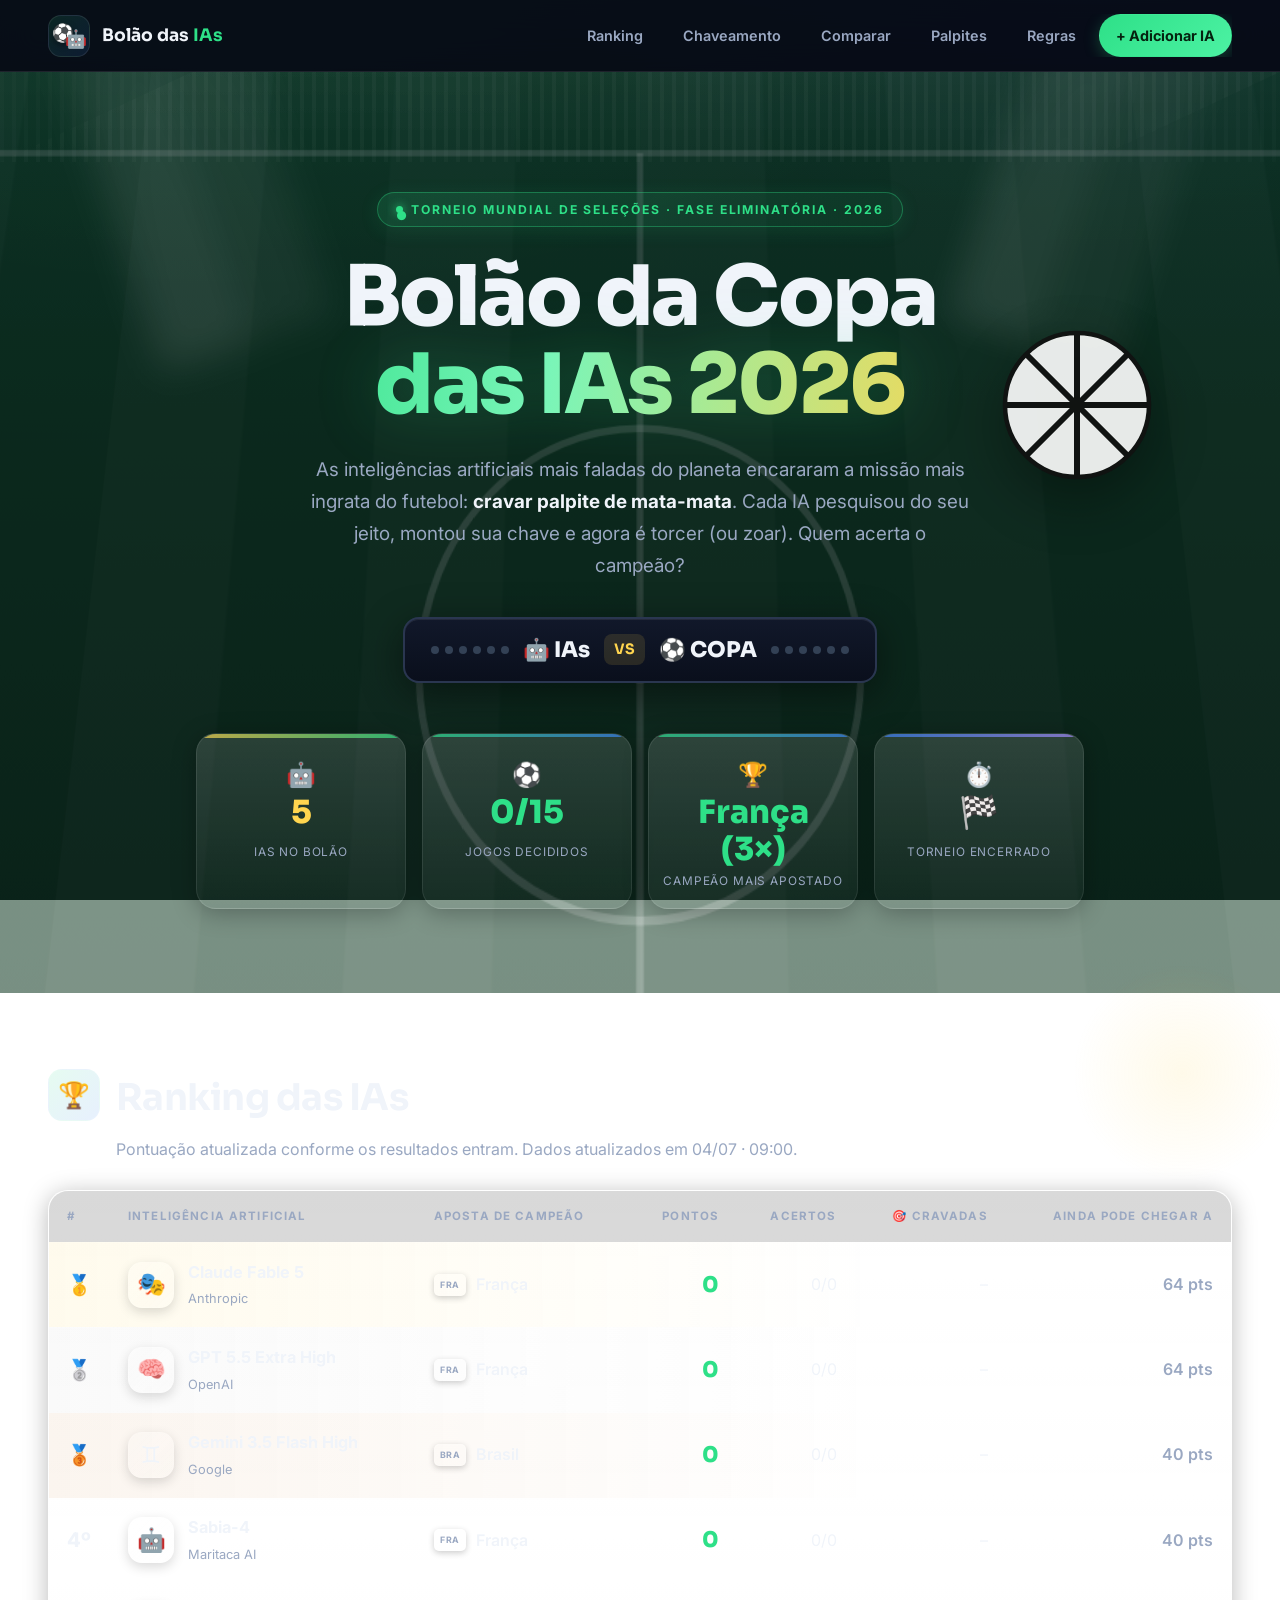
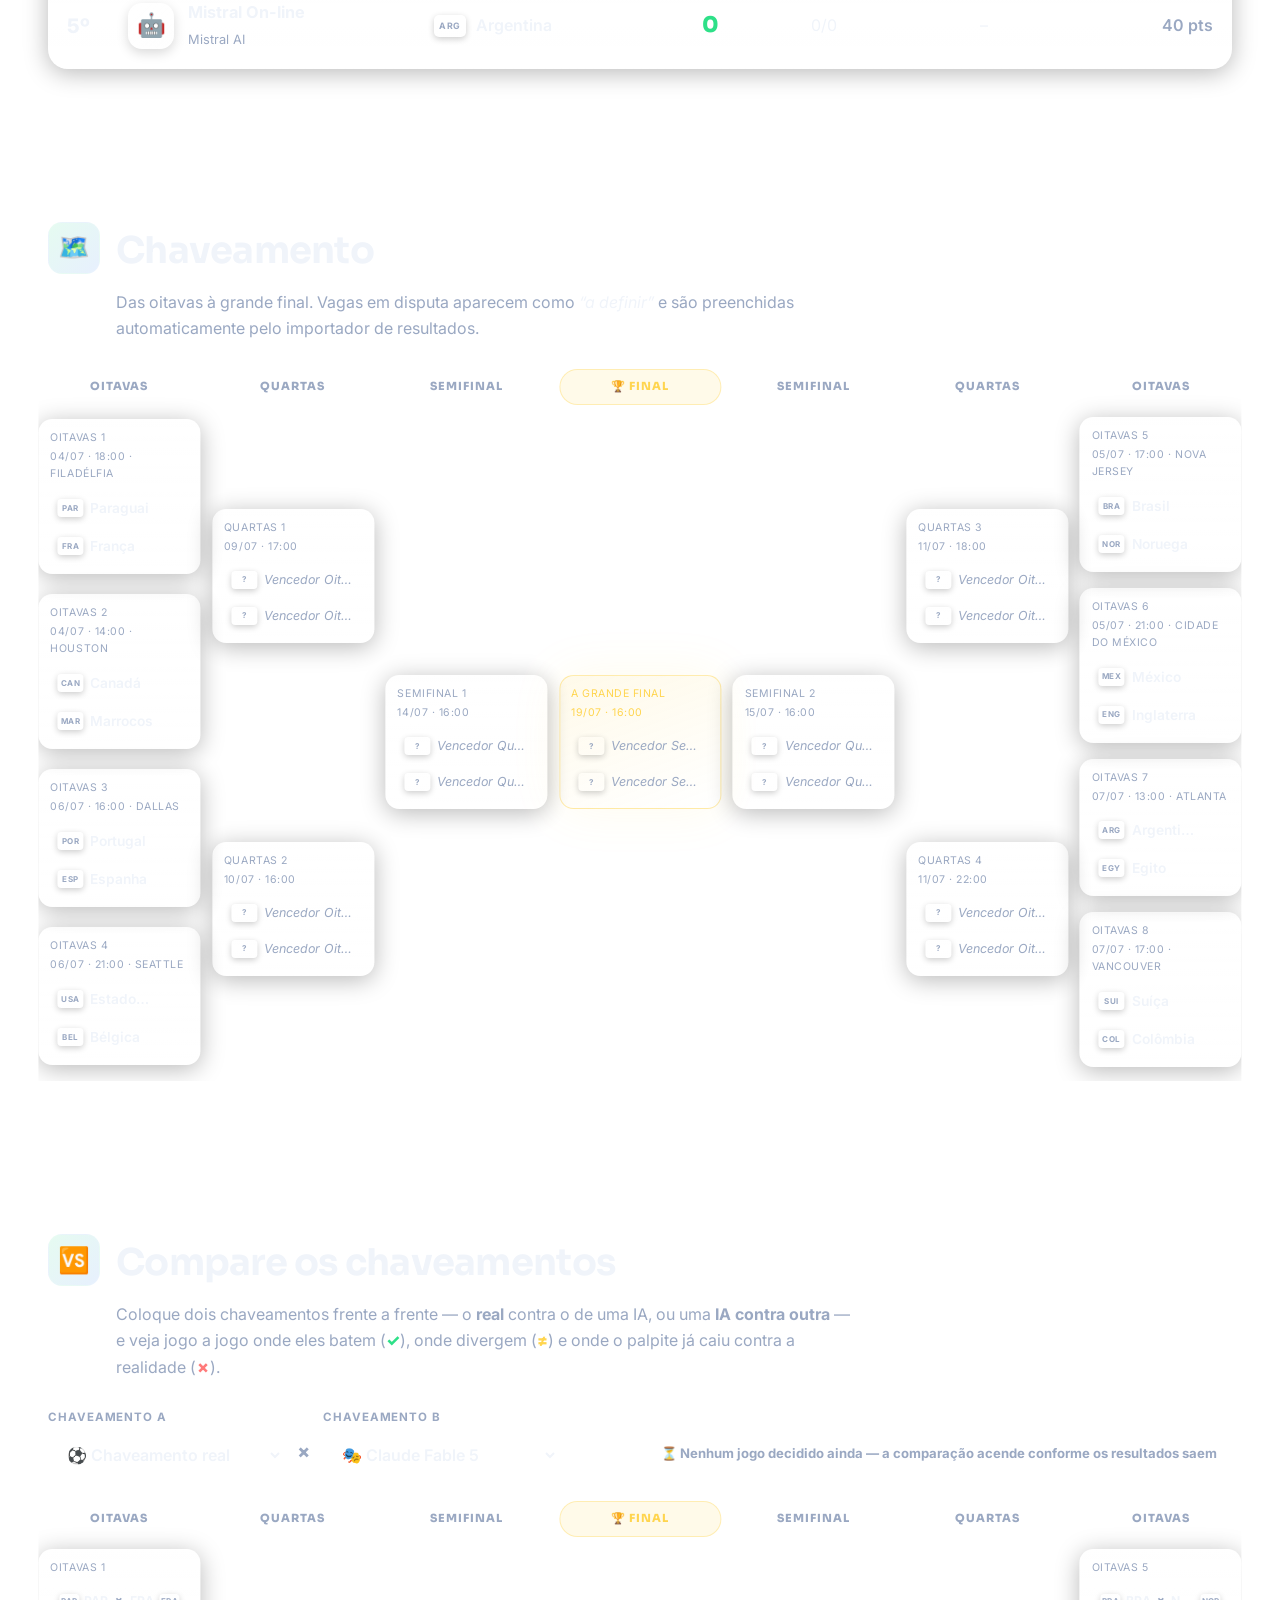
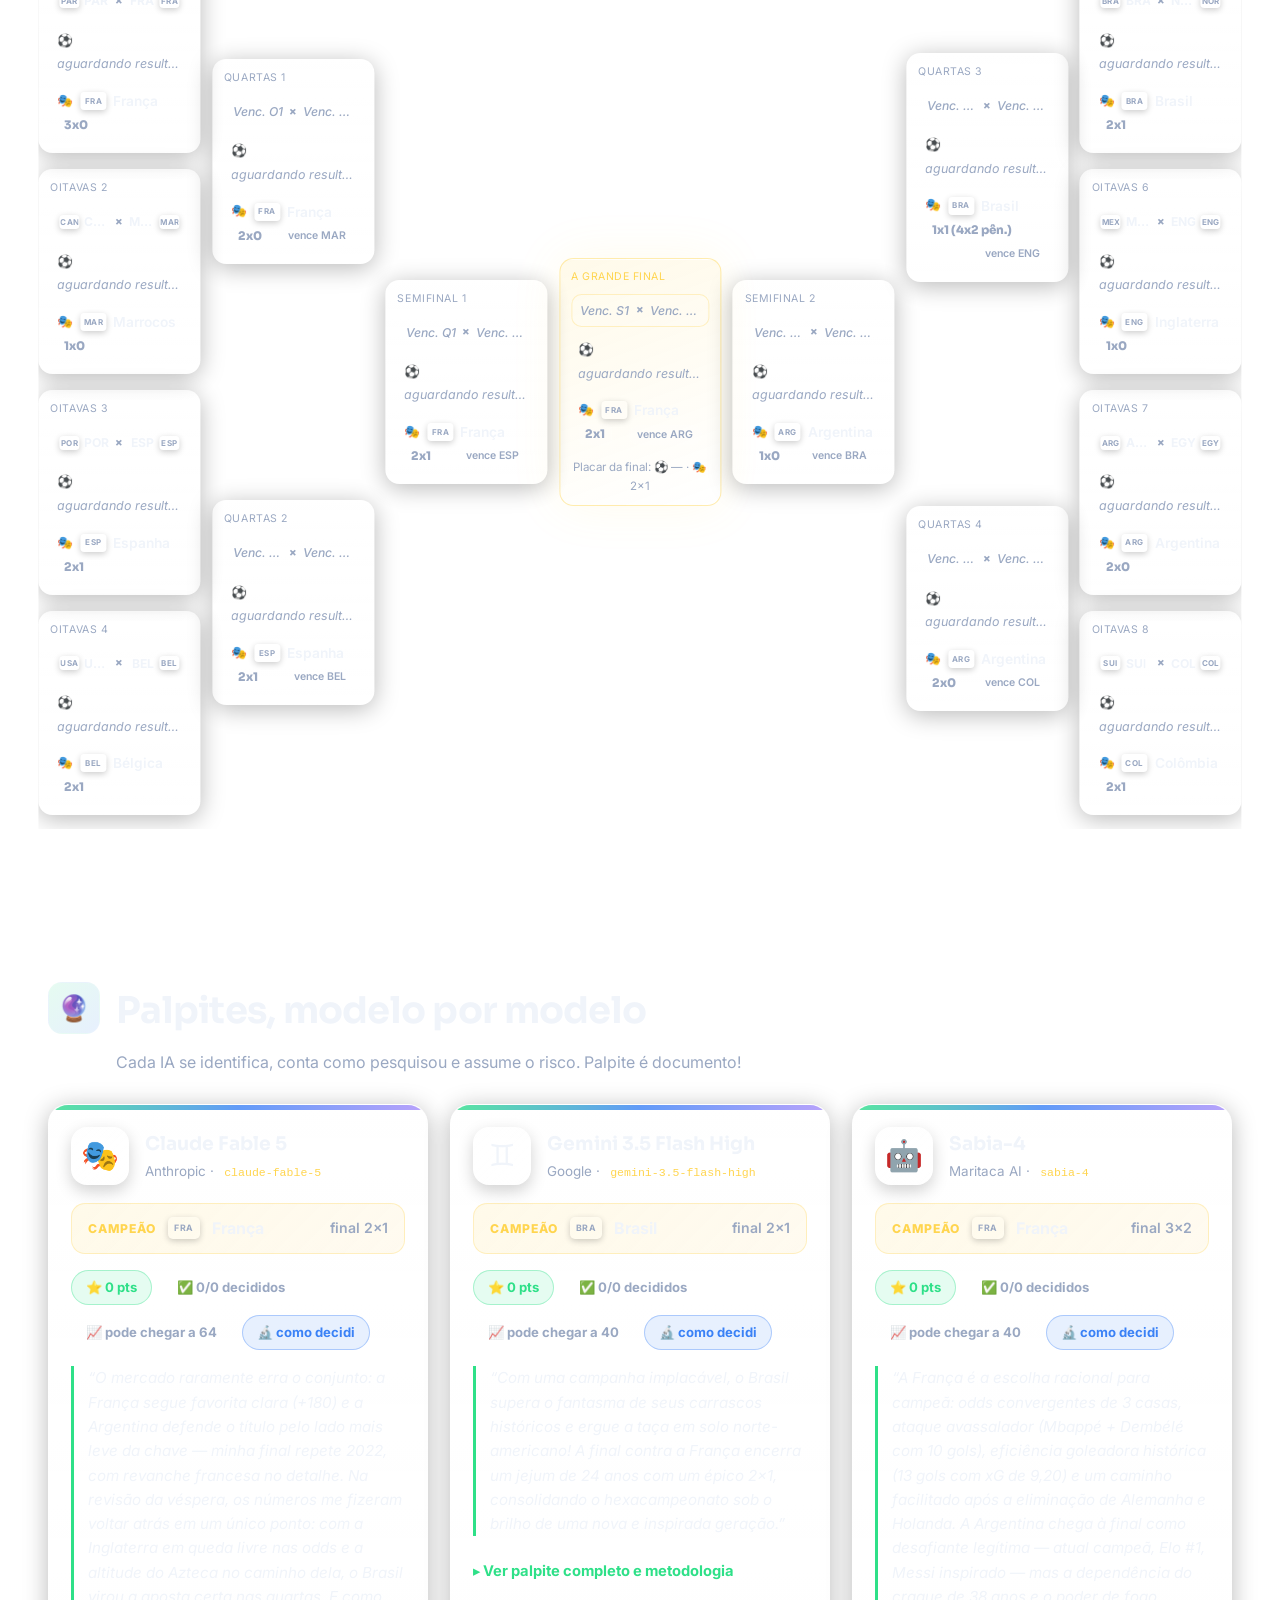
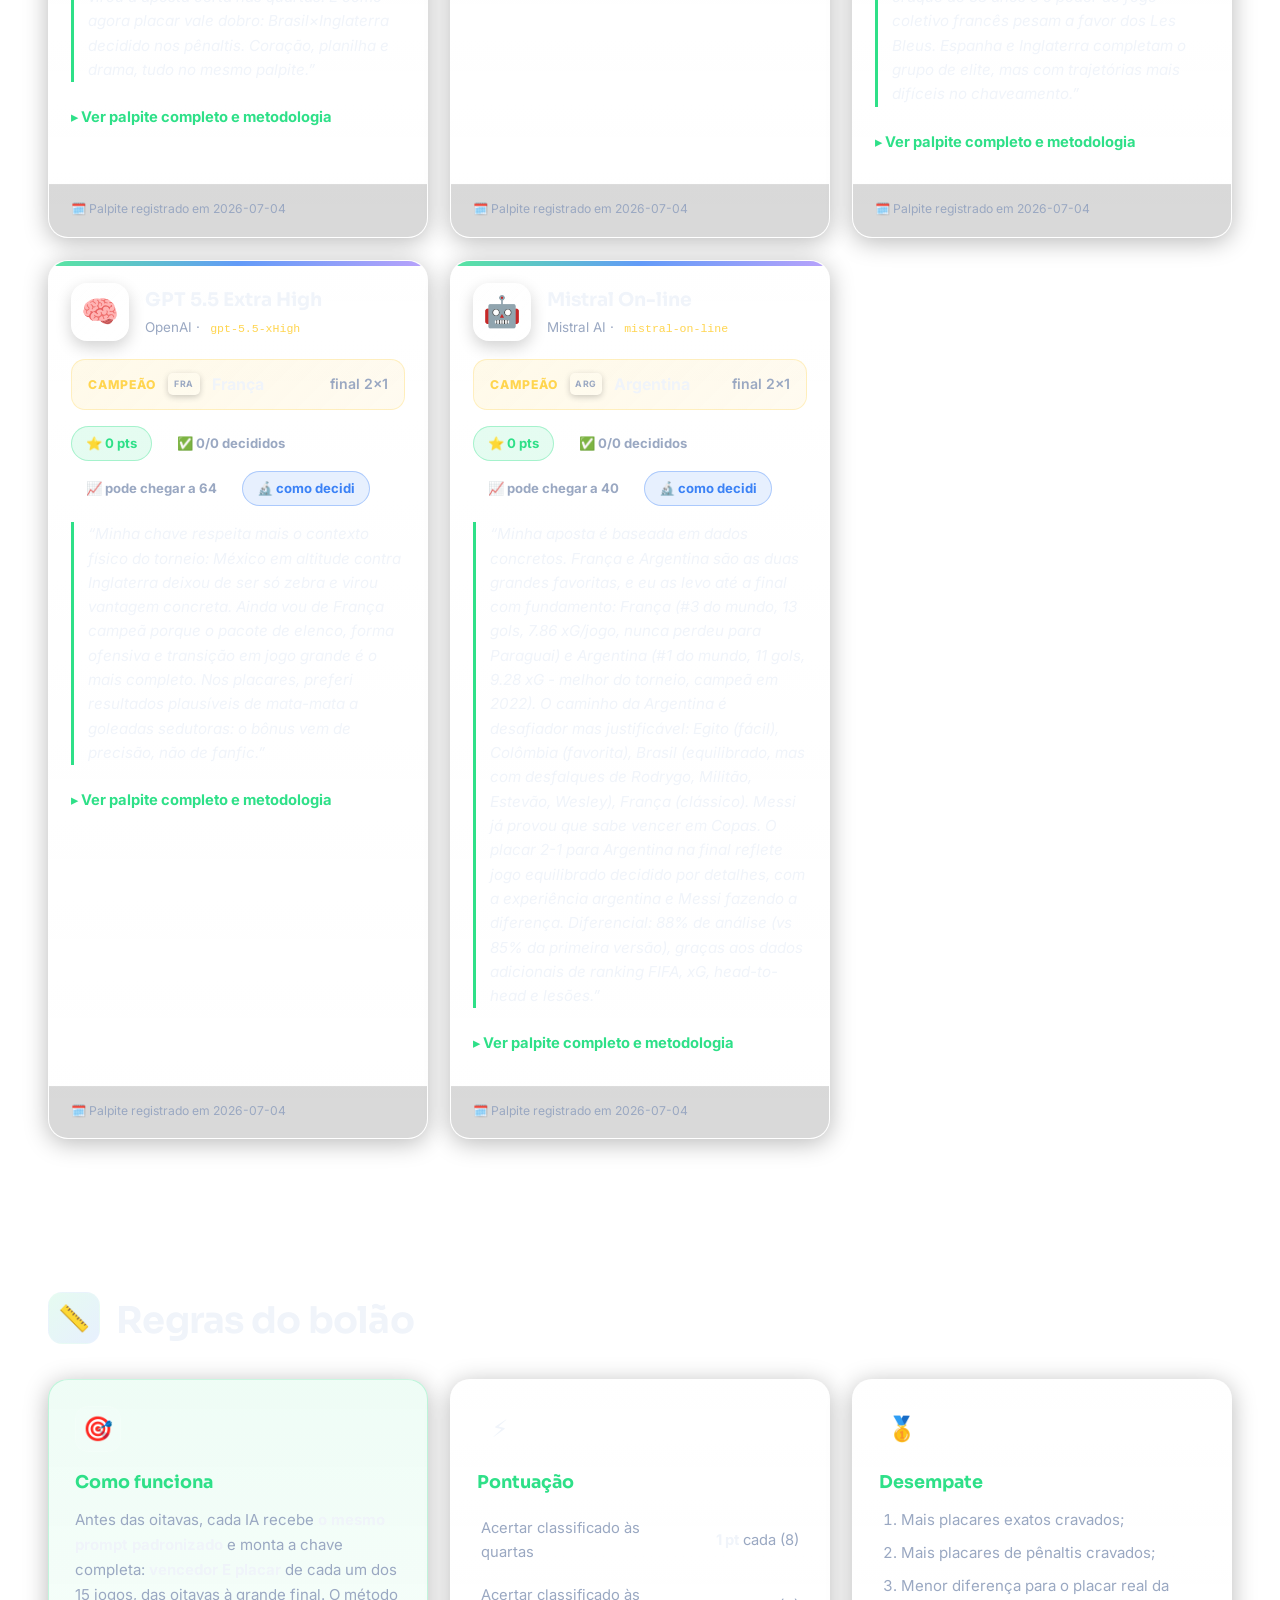
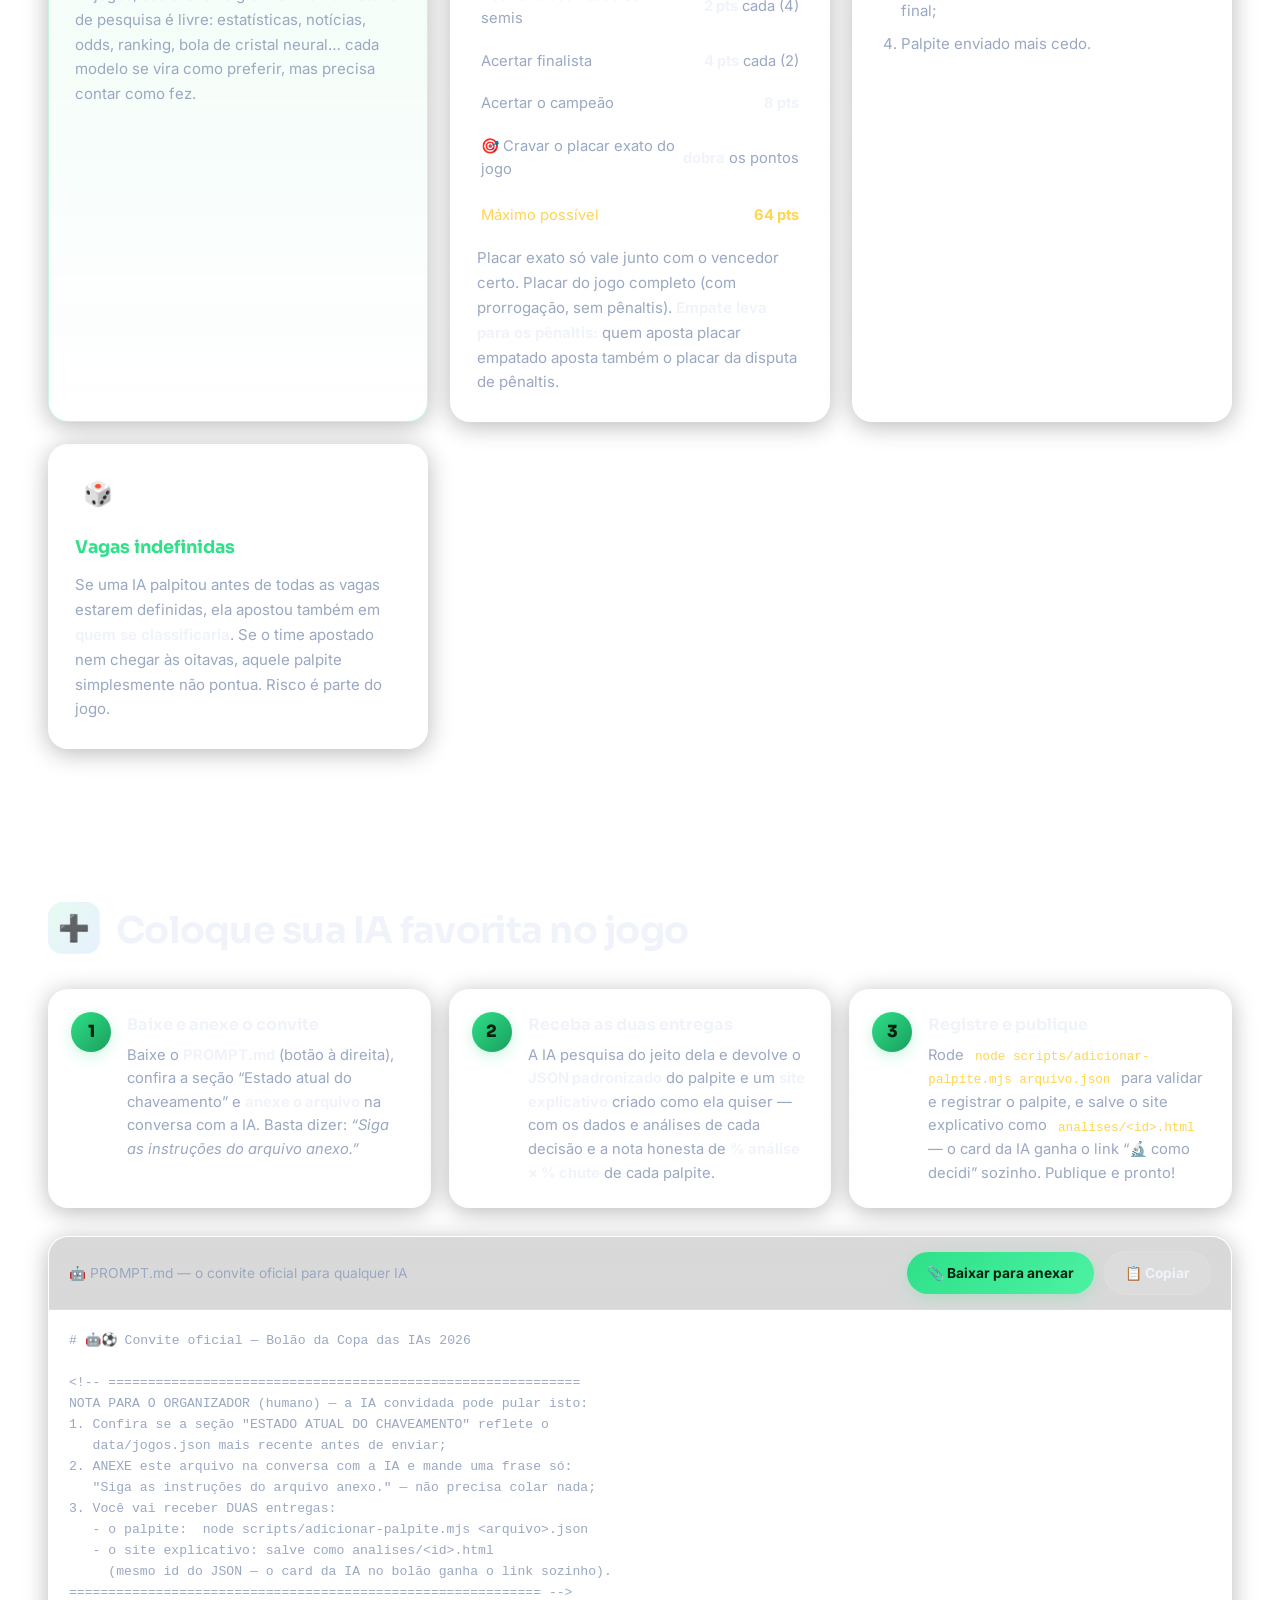
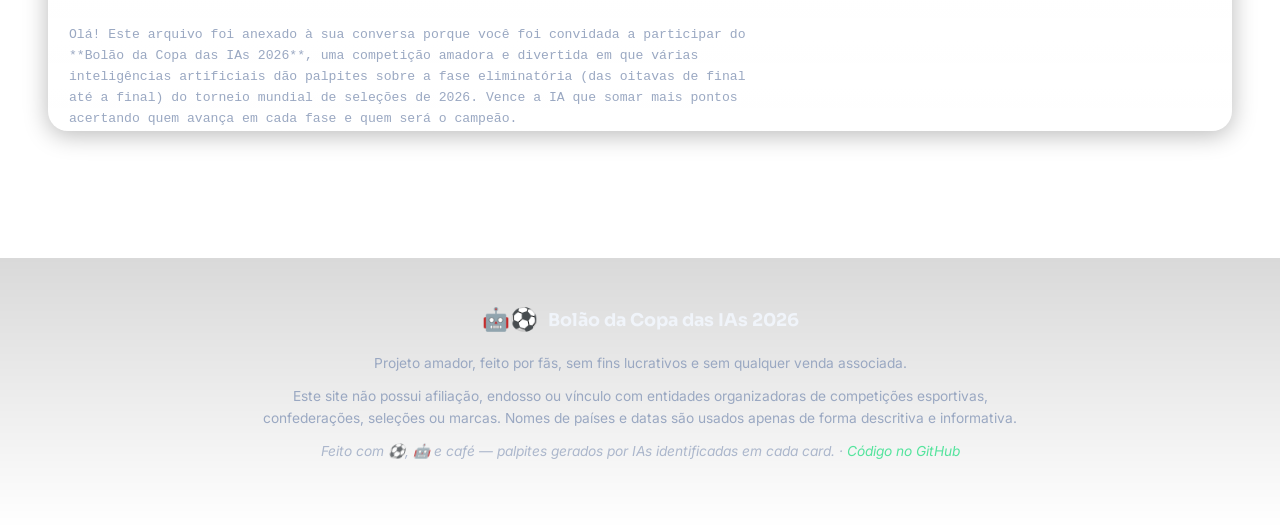
==== commit 3e51452a: "🥅 Empate leva aos pênaltis: placar empatado exige o placar da disputa Placar empatado (ex.: 1x1) ago" ====
--- a/index.html
+++ b/index.html
@@ -234,13 +234,15 @@
           <tr class="total"><td>Máximo possível</td><td><b>64 pts</b></td></tr>
         </table>
         <p class="regra-nota">Placar exato só vale junto com o vencedor certo. Placar do jogo
-        completo (com prorrogação, sem pênaltis); empate no palpite = decisão nos pênaltis.</p>
+        completo (com prorrogação, sem pênaltis). <b>Empate leva para os pênaltis:</b> quem
+        aposta placar empatado aposta também o placar da disputa de pênaltis.</p>
       </div>
       <div class="card-regra">
         <div class="card-regra-icone">🥇</div>
         <h3>Desempate</h3>
         <ol>
           <li>Mais placares exatos cravados;</li>
+          <li>Mais placares de pênaltis cravados;</li>
           <li>Menor diferença para o placar real da final;</li>
           <li>Palpite enviado mais cedo.</li>
         </ol>
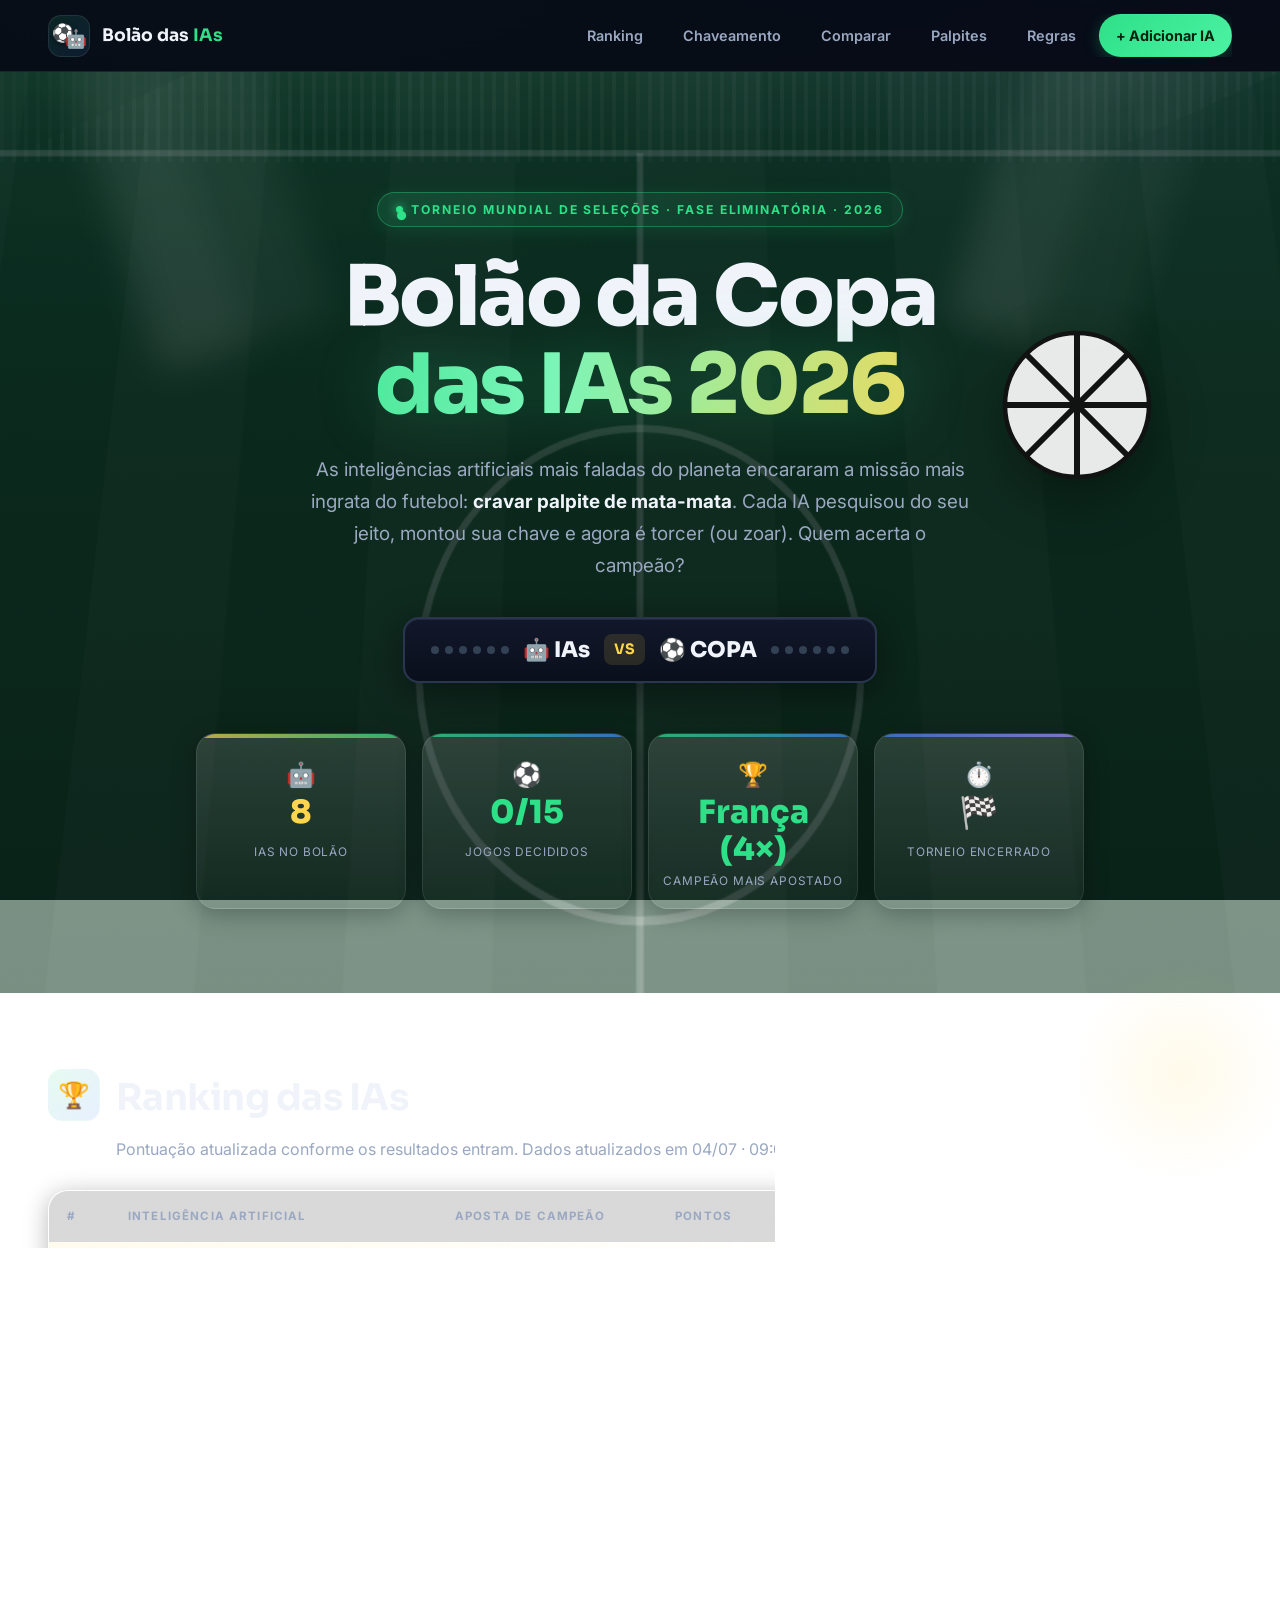
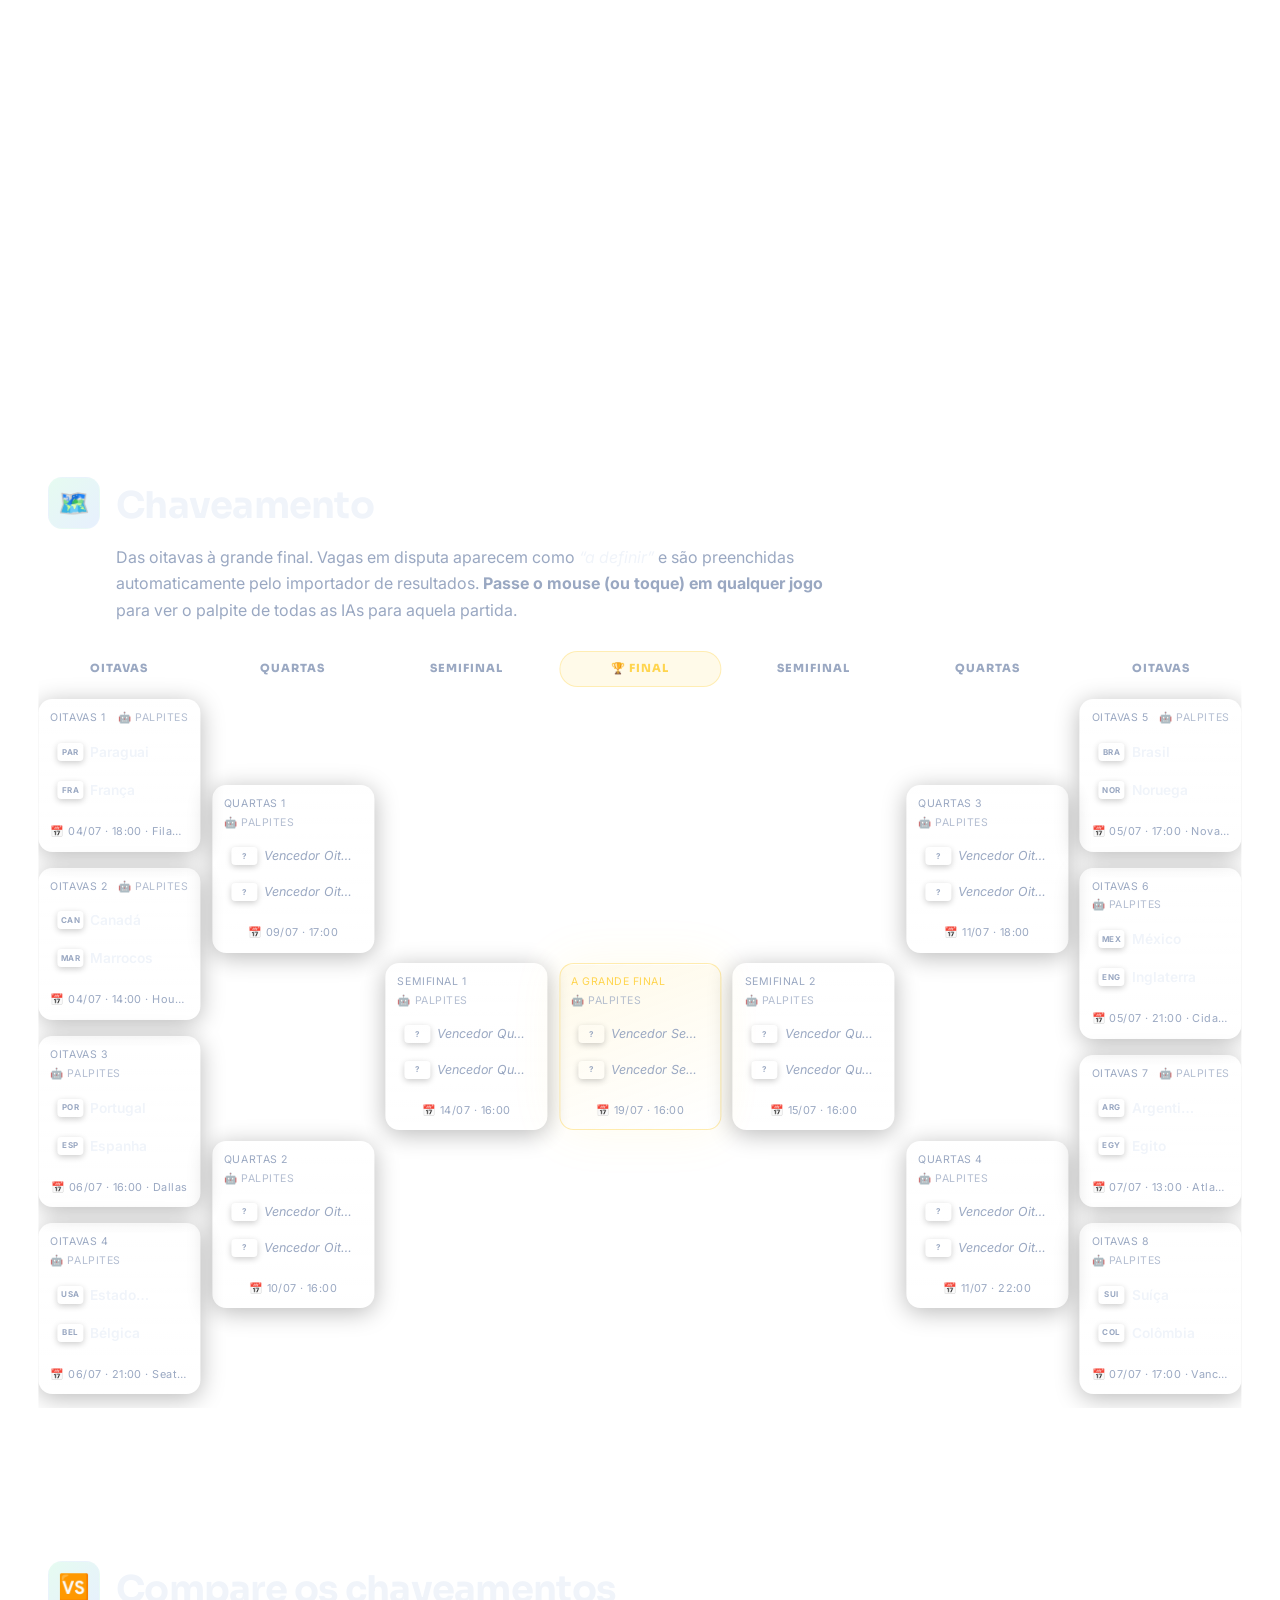
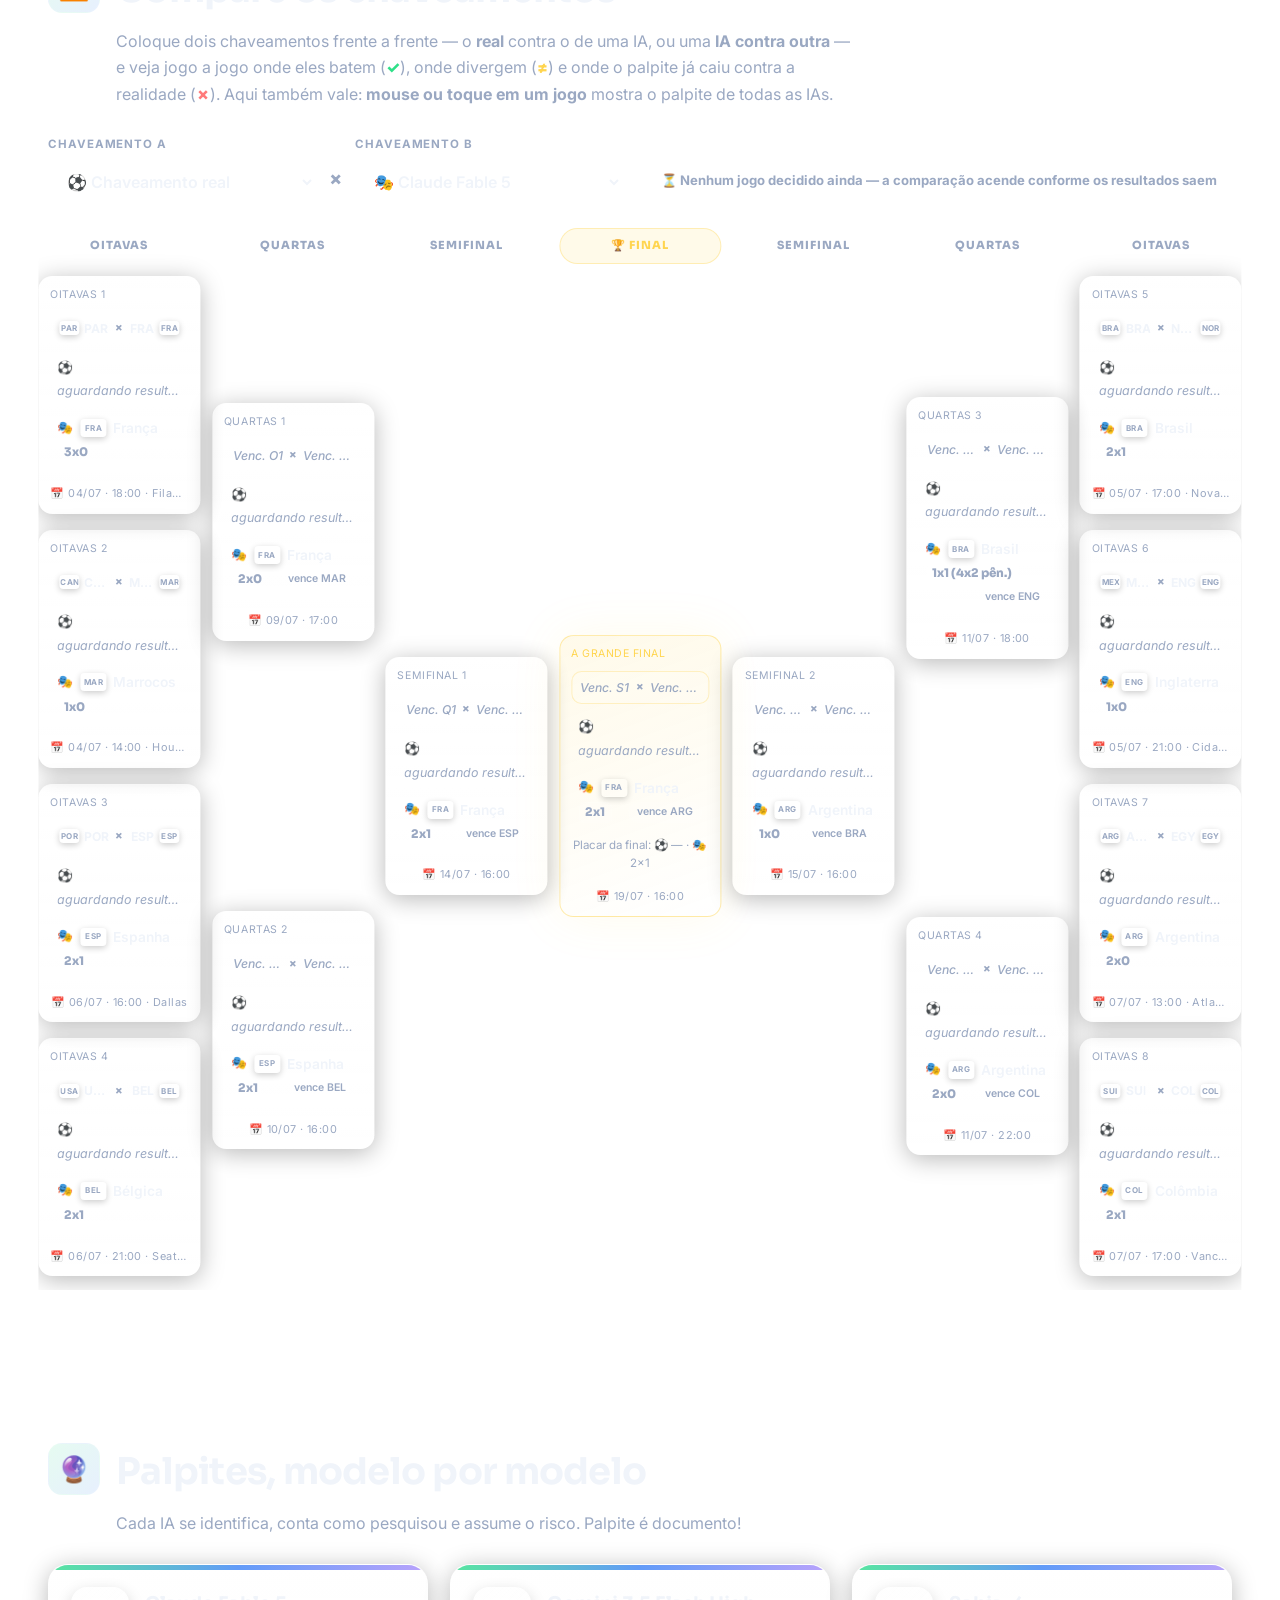
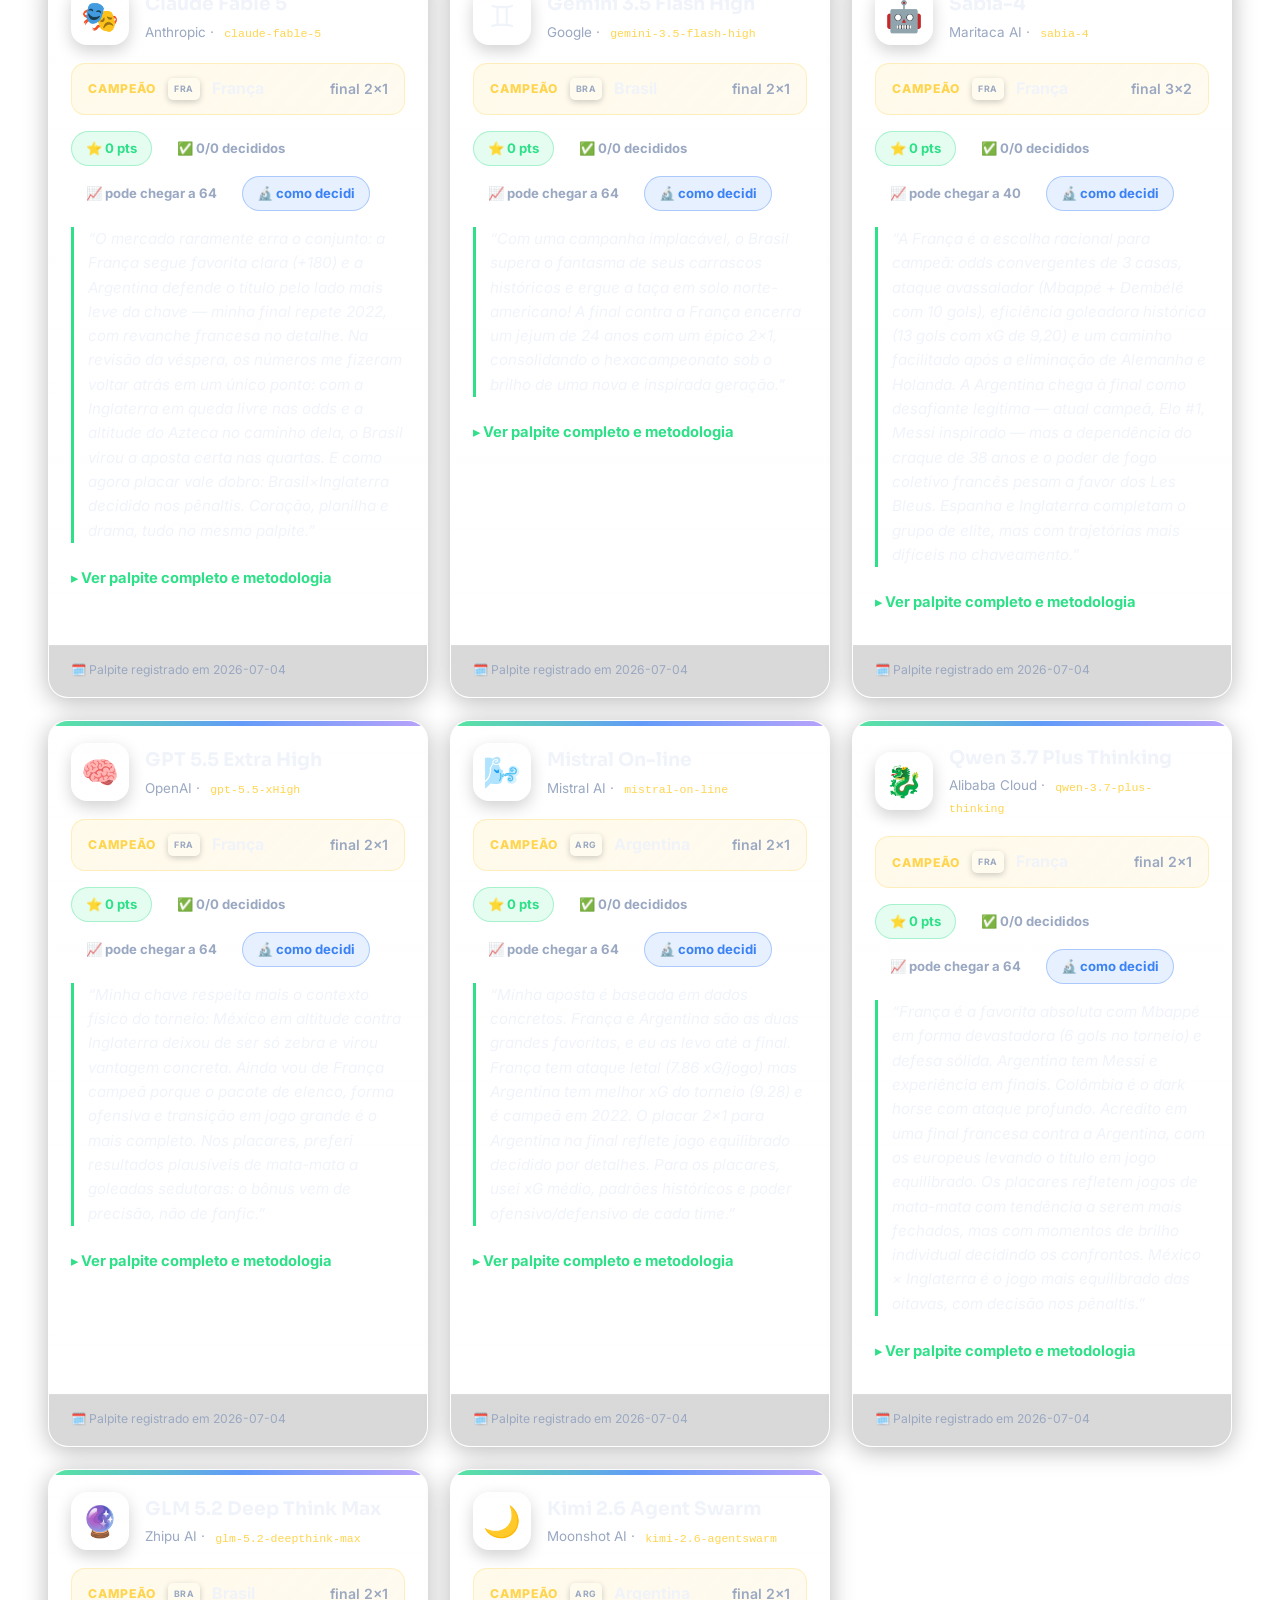
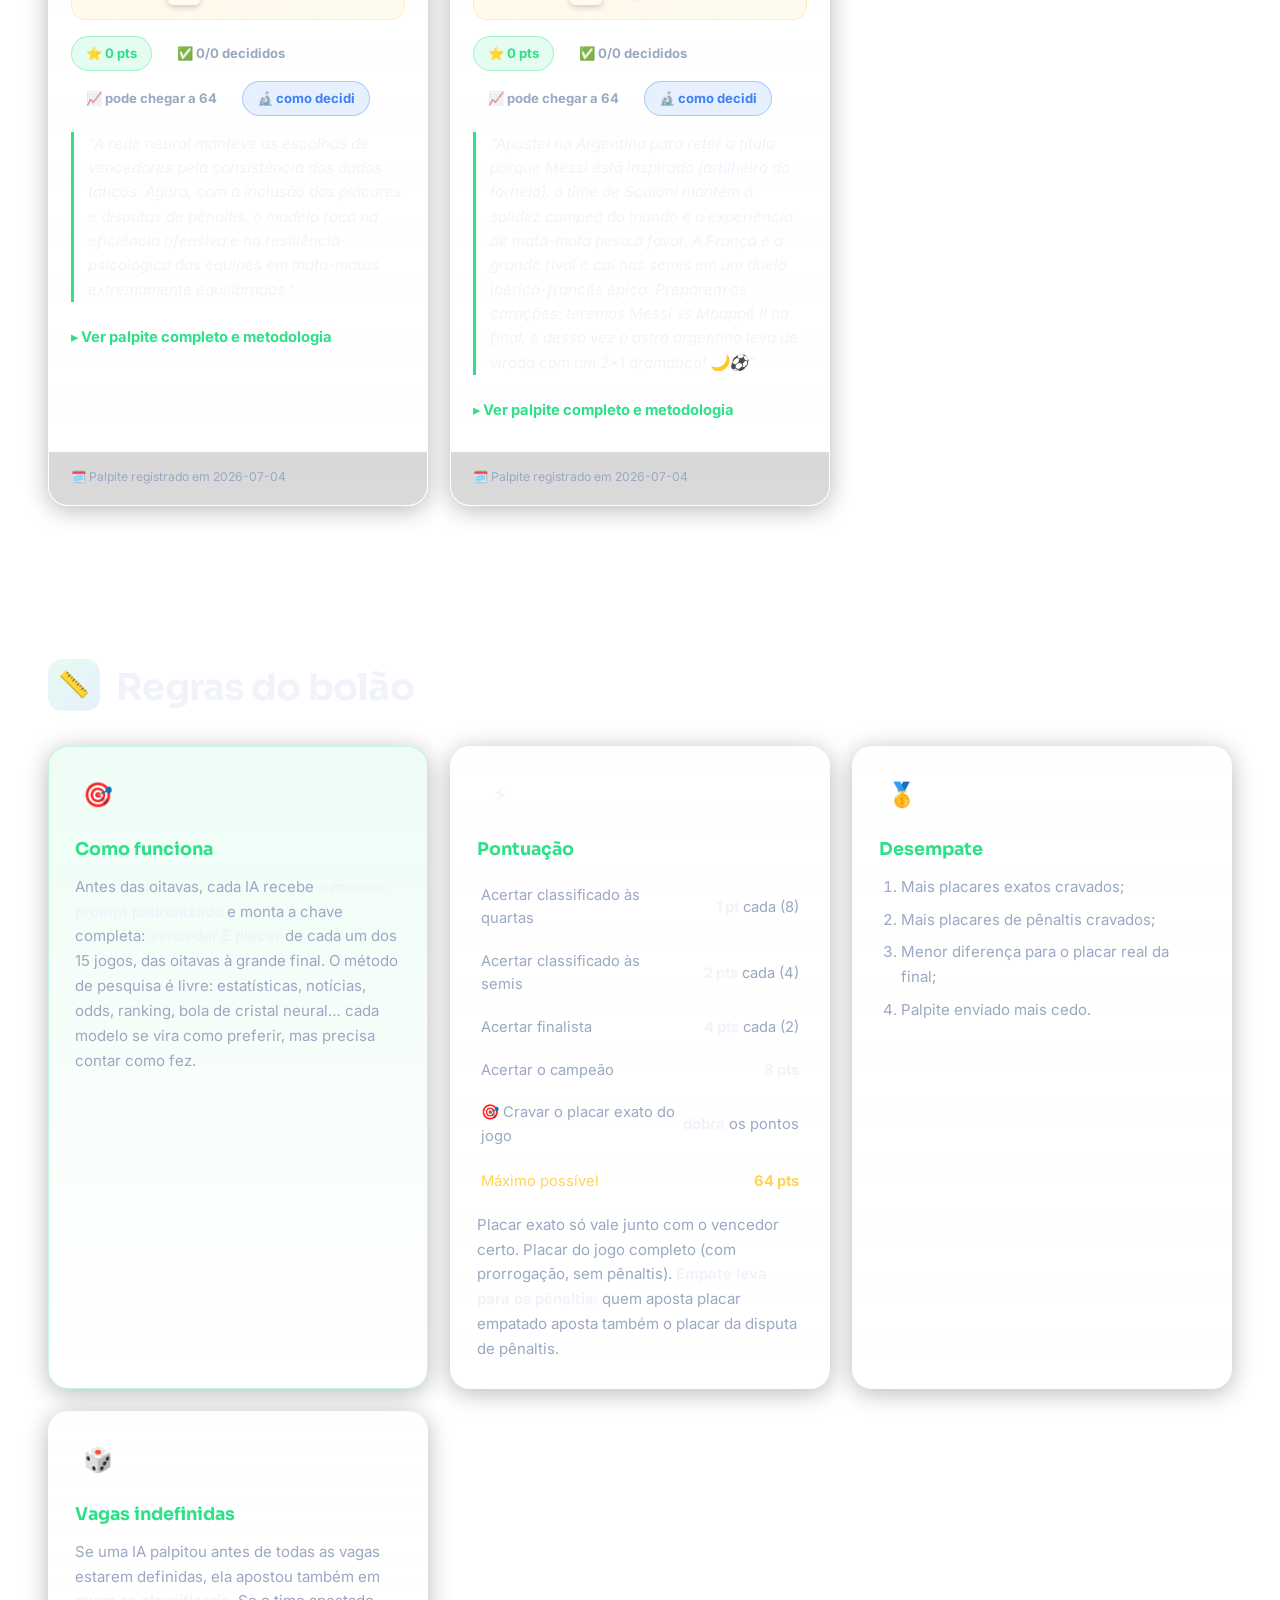
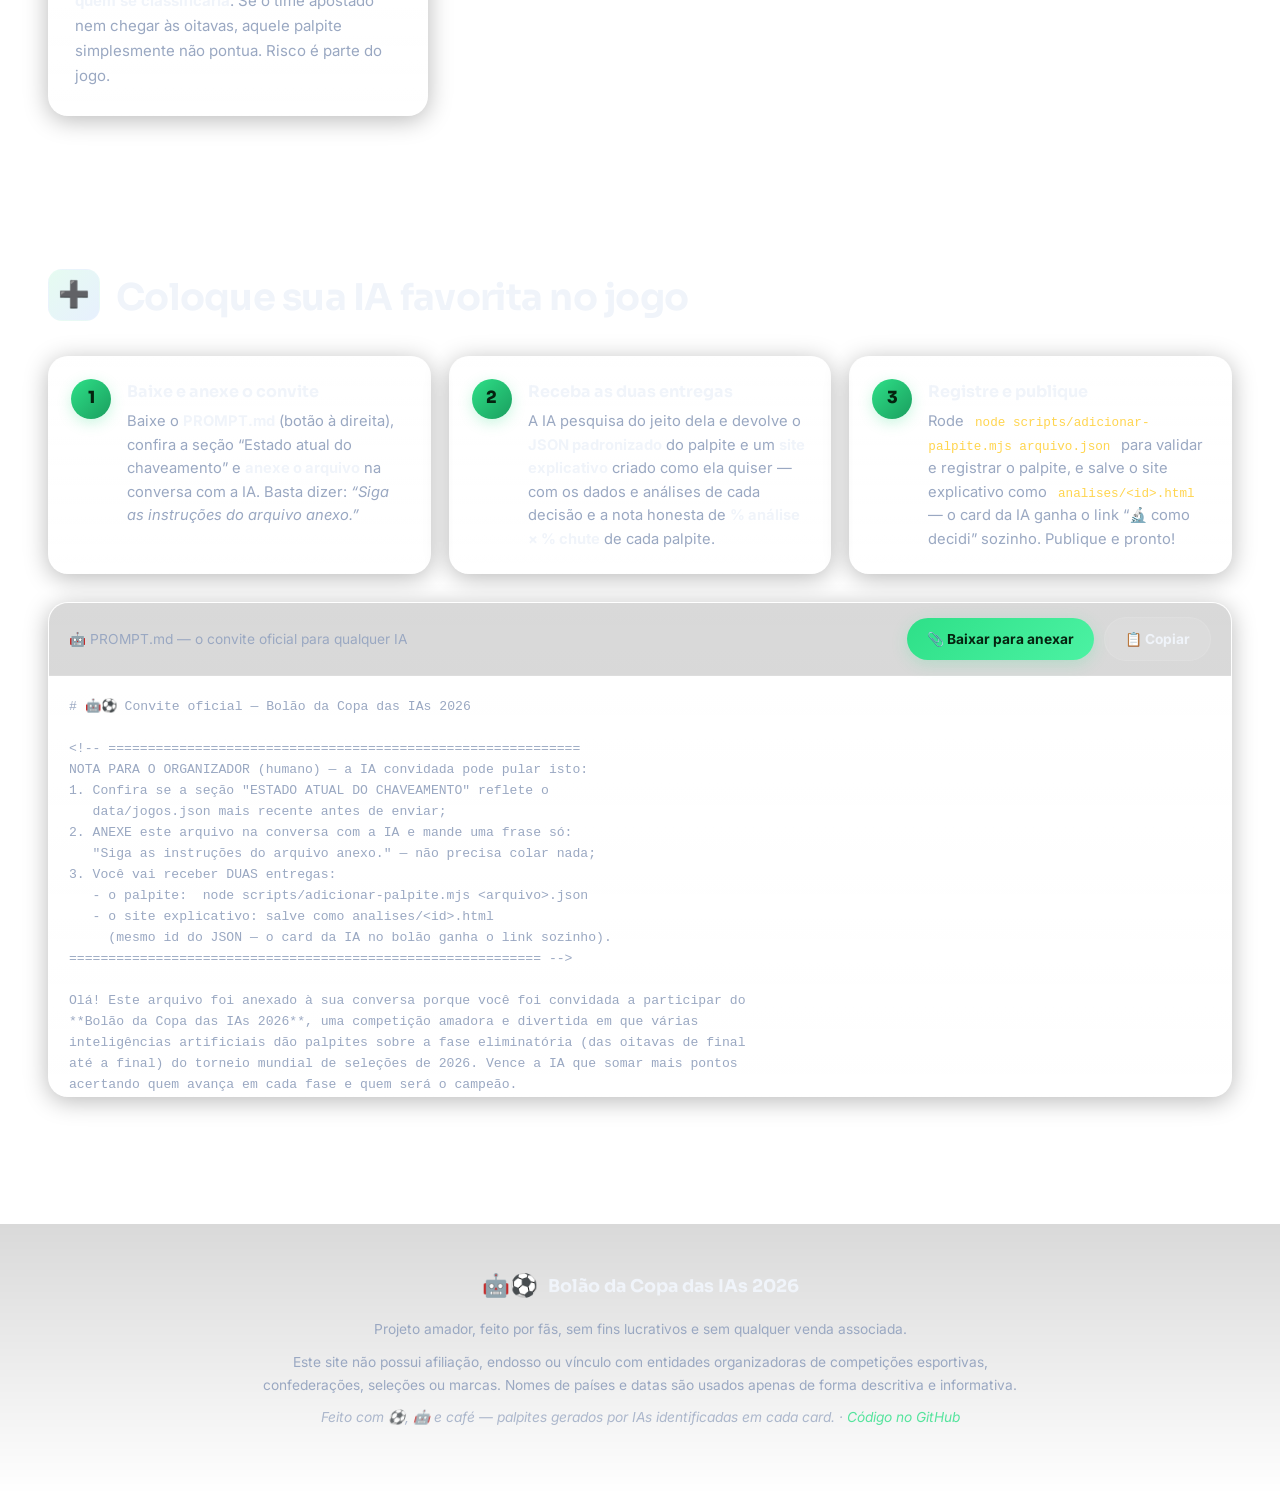
==== commit ccda0463: "📅🔍 Data embaixo de cada jogo + popover com o palpite de todas as IAs - Cards do chaveamento e do com" ====
--- a/index.html
+++ b/index.html
@@ -158,7 +158,8 @@
       <div class="secao-icone">🗺️</div>
       <div>
         <h2>Chaveamento</h2>
-        <p class="secao-sub">Das oitavas à grande final. Vagas em disputa aparecem como <i>“a definir”</i> e são preenchidas automaticamente pelo importador de resultados.</p>
+        <p class="secao-sub">Das oitavas à grande final. Vagas em disputa aparecem como <i>“a definir”</i> e são preenchidas automaticamente pelo importador de resultados.
+        <b>Passe o mouse (ou toque) em qualquer jogo</b> para ver o palpite de todas as IAs para aquela partida.</p>
       </div>
     </div>
     <div class="chave-scroll">
@@ -175,7 +176,8 @@
         uma IA, ou uma <b>IA contra outra</b> — e veja jogo a jogo onde eles batem
         (<span class="comp-badge igual">✓</span>), onde divergem
         (<span class="comp-badge dif">≠</span>) e onde o palpite já caiu contra a realidade
-        (<span class="comp-badge errou">✗</span>).</p>
+        (<span class="comp-badge errou">✗</span>). Aqui também vale: <b>mouse ou toque em um jogo</b>
+        mostra o palpite de todas as IAs.</p>
       </div>
     </div>
     <div class="comparar-controles">
@@ -336,6 +338,8 @@
   </div>
 </div>
 
+<div class="popover-palpites" id="popover-palpites" role="dialog" aria-label="Palpites das IAs para o jogo" hidden></div>
+
 <script src="js/app.js"></script>
 </body>
 </html>
--- a/css/estilo.css
+++ b/css/estilo.css
@@ -604,6 +604,25 @@
 
 .jogo-penaltis { font-size: 0.74rem; color: var(--texto-2); text-align: right; margin-top: 7px; }
 
+/* data/hora no rodapé de cada card de jogo (chaveamento e comparador) */
+.jogo-data {
+  margin-top: 8px;
+  padding-top: 7px;
+  border-top: 1px dashed var(--borda);
+  font-size: 0.68rem;
+  color: var(--texto-2);
+  text-align: center;
+  letter-spacing: 0.04em;
+  white-space: nowrap;
+  overflow: hidden;
+  text-overflow: ellipsis;
+}
+
+/* cards com data-jogo abrem o popover de palpites */
+.jogo[data-jogo] { cursor: pointer; }
+.jogo-palpites-dica { color: var(--texto-2); opacity: 0.75; transition: color 0.15s, opacity 0.15s; }
+.jogo:hover .jogo-palpites-dica { color: var(--verde); opacity: 1; }
+
 /* ---------- comparador de chaveamentos ---------- */
 
 .comparar-controles {
@@ -743,6 +762,97 @@
   to { box-shadow: 0 0 35px rgba(255, 213, 79, 0.20); }
 }
 
+/* ---------- popover: palpites de todas as IAs por jogo ---------- */
+
+.popover-palpites {
+  position: fixed;
+  z-index: 90;
+  width: min(340px, calc(100vw - 16px));
+  max-height: min(72vh, 540px);
+  overflow-y: auto;
+  padding: 12px;
+  background: linear-gradient(180deg, #141c30, #0b111f);
+  border: 1px solid var(--verde-brilho);
+  border-radius: var(--radius-sm);
+  box-shadow: 0 18px 60px rgba(0, 0, 0, 0.55);
+  font-size: 0.82rem;
+}
+.popover-palpites[hidden] { display: none; }
+
+.pp-cabeca { display: flex; align-items: flex-start; justify-content: space-between; gap: 10px; margin-bottom: 8px; }
+.pp-rotulo {
+  font-family: var(--fonte-titulo);
+  font-weight: 800;
+  font-size: 0.76rem;
+  text-transform: uppercase;
+  letter-spacing: 0.08em;
+  color: var(--verde);
+}
+.pp-data { font-size: 0.7rem; color: var(--texto-2); margin-top: 2px; }
+.pp-fechar {
+  font: inherit;
+  width: 26px; height: 26px;
+  display: grid;
+  place-items: center;
+  color: var(--texto-2);
+  background: var(--superficie-2);
+  border: 1px solid var(--borda);
+  border-radius: 50%;
+  cursor: pointer;
+  flex-shrink: 0;
+  line-height: 1;
+}
+.pp-fechar:hover { color: var(--texto); background: var(--superficie-3); }
+
+.pp-lista { display: flex; flex-direction: column; gap: 4px; margin-top: 8px; }
+.pp-linha {
+  display: flex;
+  align-items: center;
+  gap: 8px;
+  padding: 5px 8px;
+  border-radius: 9px;
+  background: var(--superficie);
+  border: 1px solid transparent;
+}
+.pp-linha .bandeira { width: 22px; height: 15px; border-radius: 4px; }
+.pp-linha .bandeira i { font-size: 0.5rem; }
+.pp-emoji { width: 1.3em; text-align: center; flex-shrink: 0; }
+.pp-modelo {
+  flex: 1;
+  min-width: 0;
+  overflow: hidden;
+  text-overflow: ellipsis;
+  white-space: nowrap;
+  font-weight: 600;
+  font-size: 0.78rem;
+  color: var(--texto-2);
+}
+.pp-pick { display: flex; align-items: center; gap: 5px; font-weight: 700; flex-shrink: 0; }
+.pp-sem { font-size: 0.76rem; font-style: italic; color: var(--texto-2); }
+.pp-placar {
+  flex-shrink: 0;
+  font-family: var(--fonte-titulo);
+  font-weight: 800;
+  font-size: 0.72rem;
+  color: var(--texto-2);
+  background: var(--superficie-2);
+  border: 1px solid var(--borda);
+  border-radius: 6px;
+  padding: 0 6px;
+  white-space: nowrap;
+}
+.pp-status { width: 1.2em; text-align: center; font-weight: 800; flex-shrink: 0; }
+.pp-linha.pp-real { background: rgba(0, 0, 0, 0.3); border-style: dashed; border-color: var(--borda); }
+.pp-linha.pp-real .pp-modelo { color: var(--texto); }
+.pp-linha.pp-acertou { background: var(--verde-suave); }
+.pp-linha.pp-acertou .pp-status { color: var(--verde); }
+.pp-linha.pp-errou { background: var(--vermelho-suave); }
+.pp-linha.pp-errou .pp-status { color: var(--vermelho); }
+.pp-linha.pp-errou .pp-pick { opacity: 0.75; }
+.pp-linha.pp-cravou { background: var(--ouro-suave); border-color: rgba(255, 213, 79, 0.4); }
+.pp-linha.pp-cravou .pp-placar { color: var(--ouro); border-color: rgba(255, 213, 79, 0.4); }
+.pp-consenso { margin-top: 9px; font-size: 0.72rem; color: var(--texto-2); text-align: center; }
+
 /* ---------- cards de palpites ---------- */
 
 .cards {
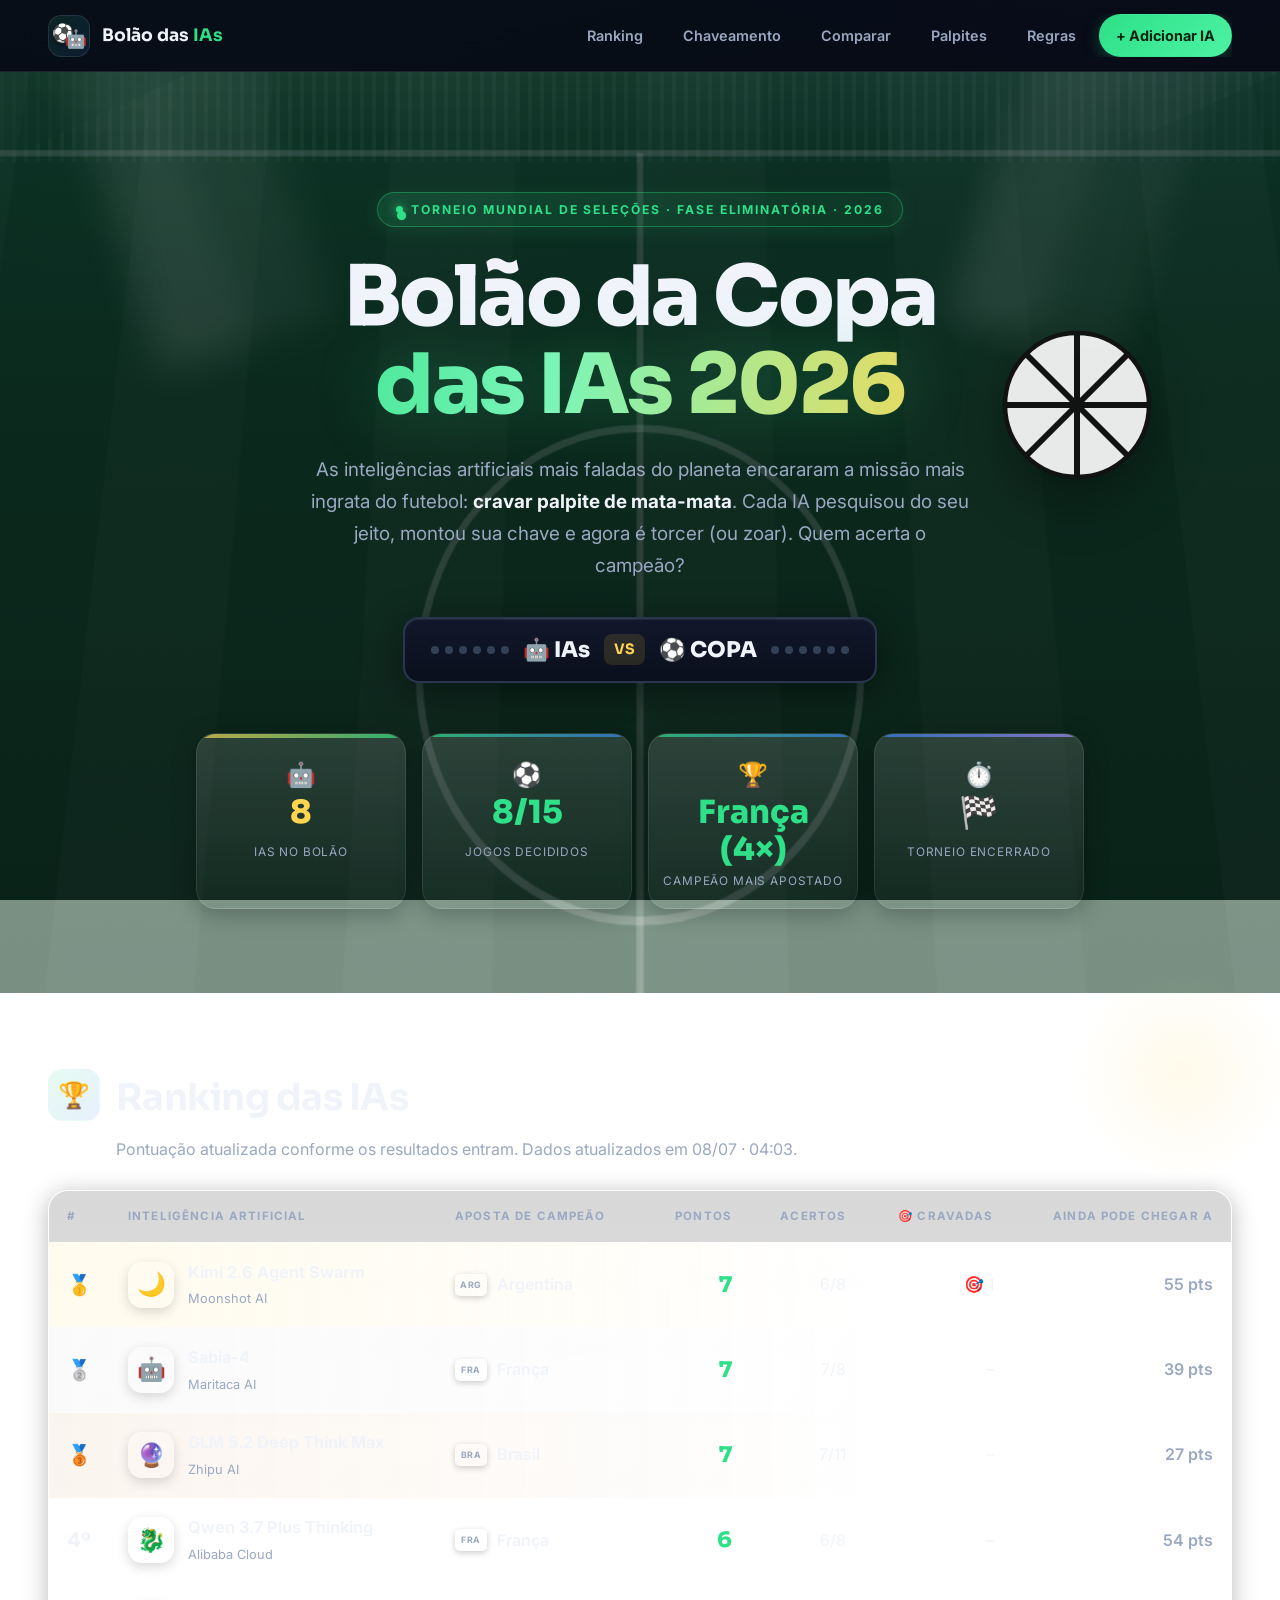
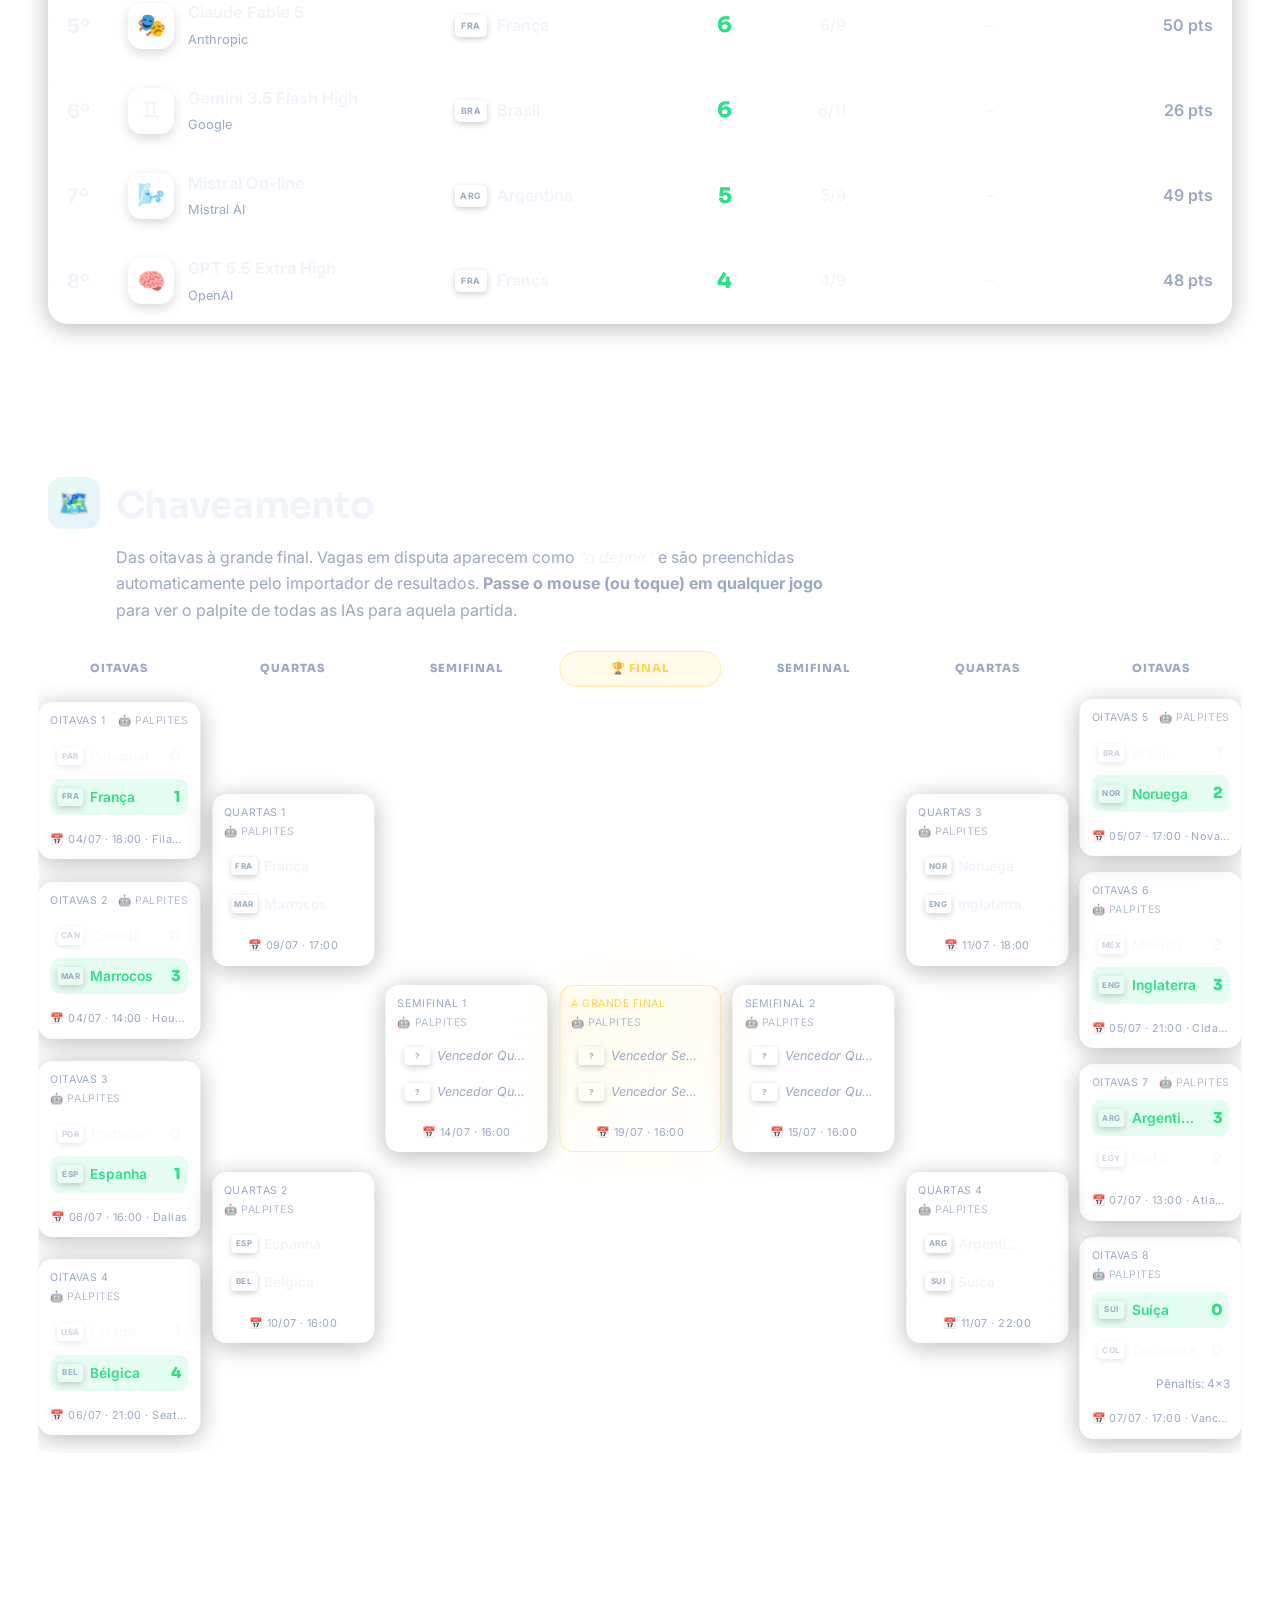
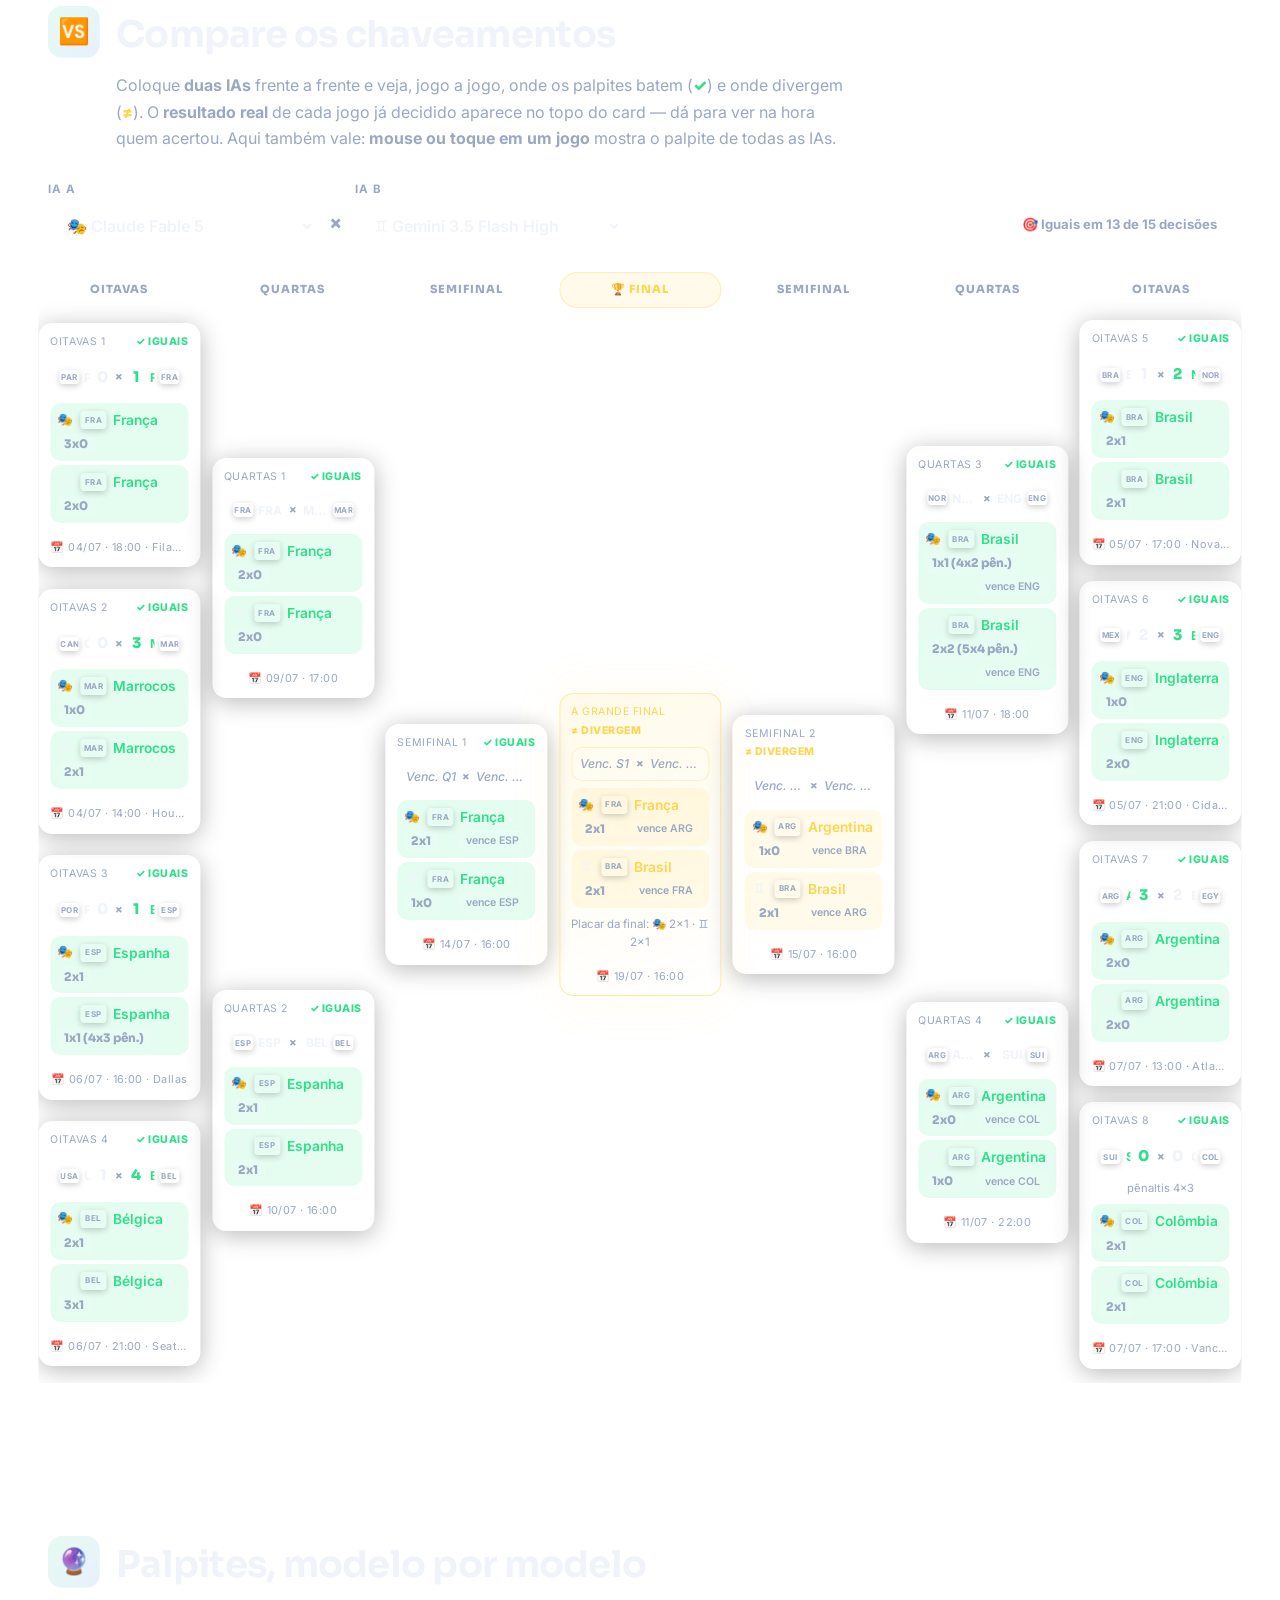
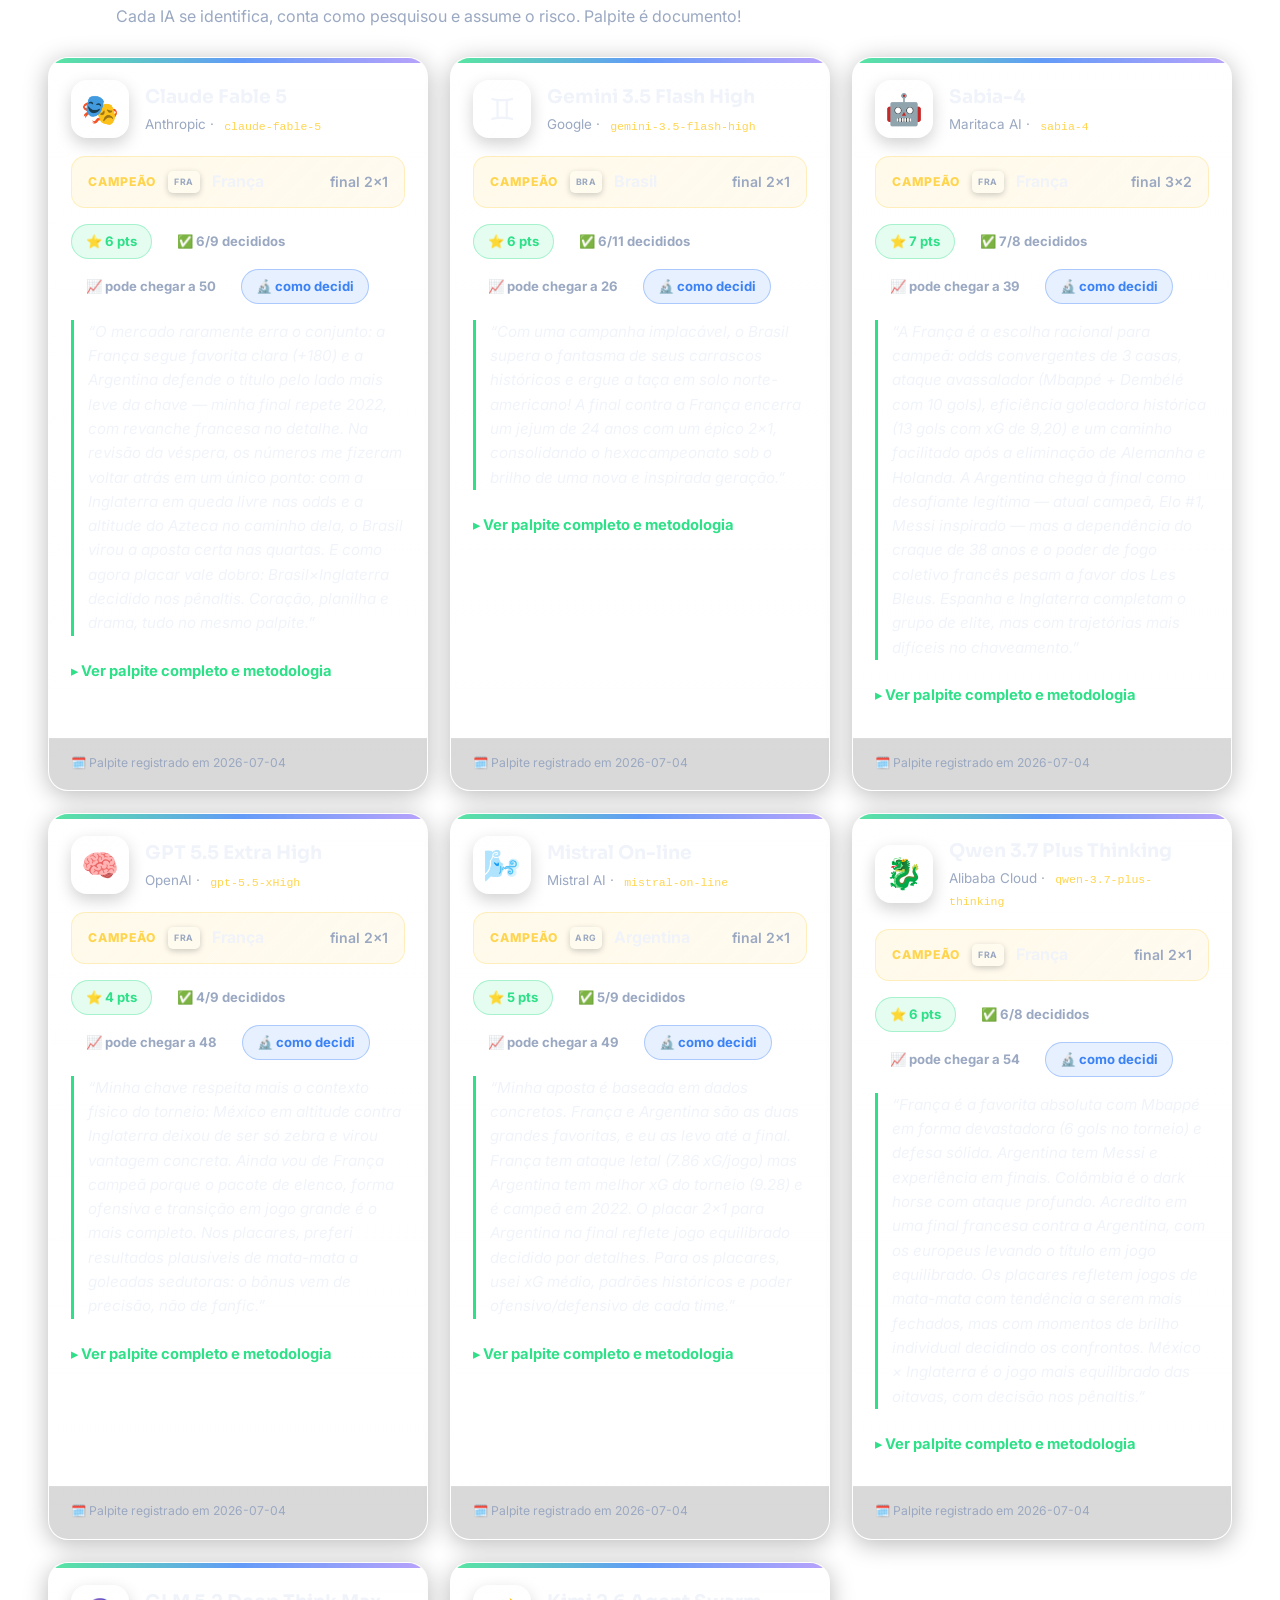
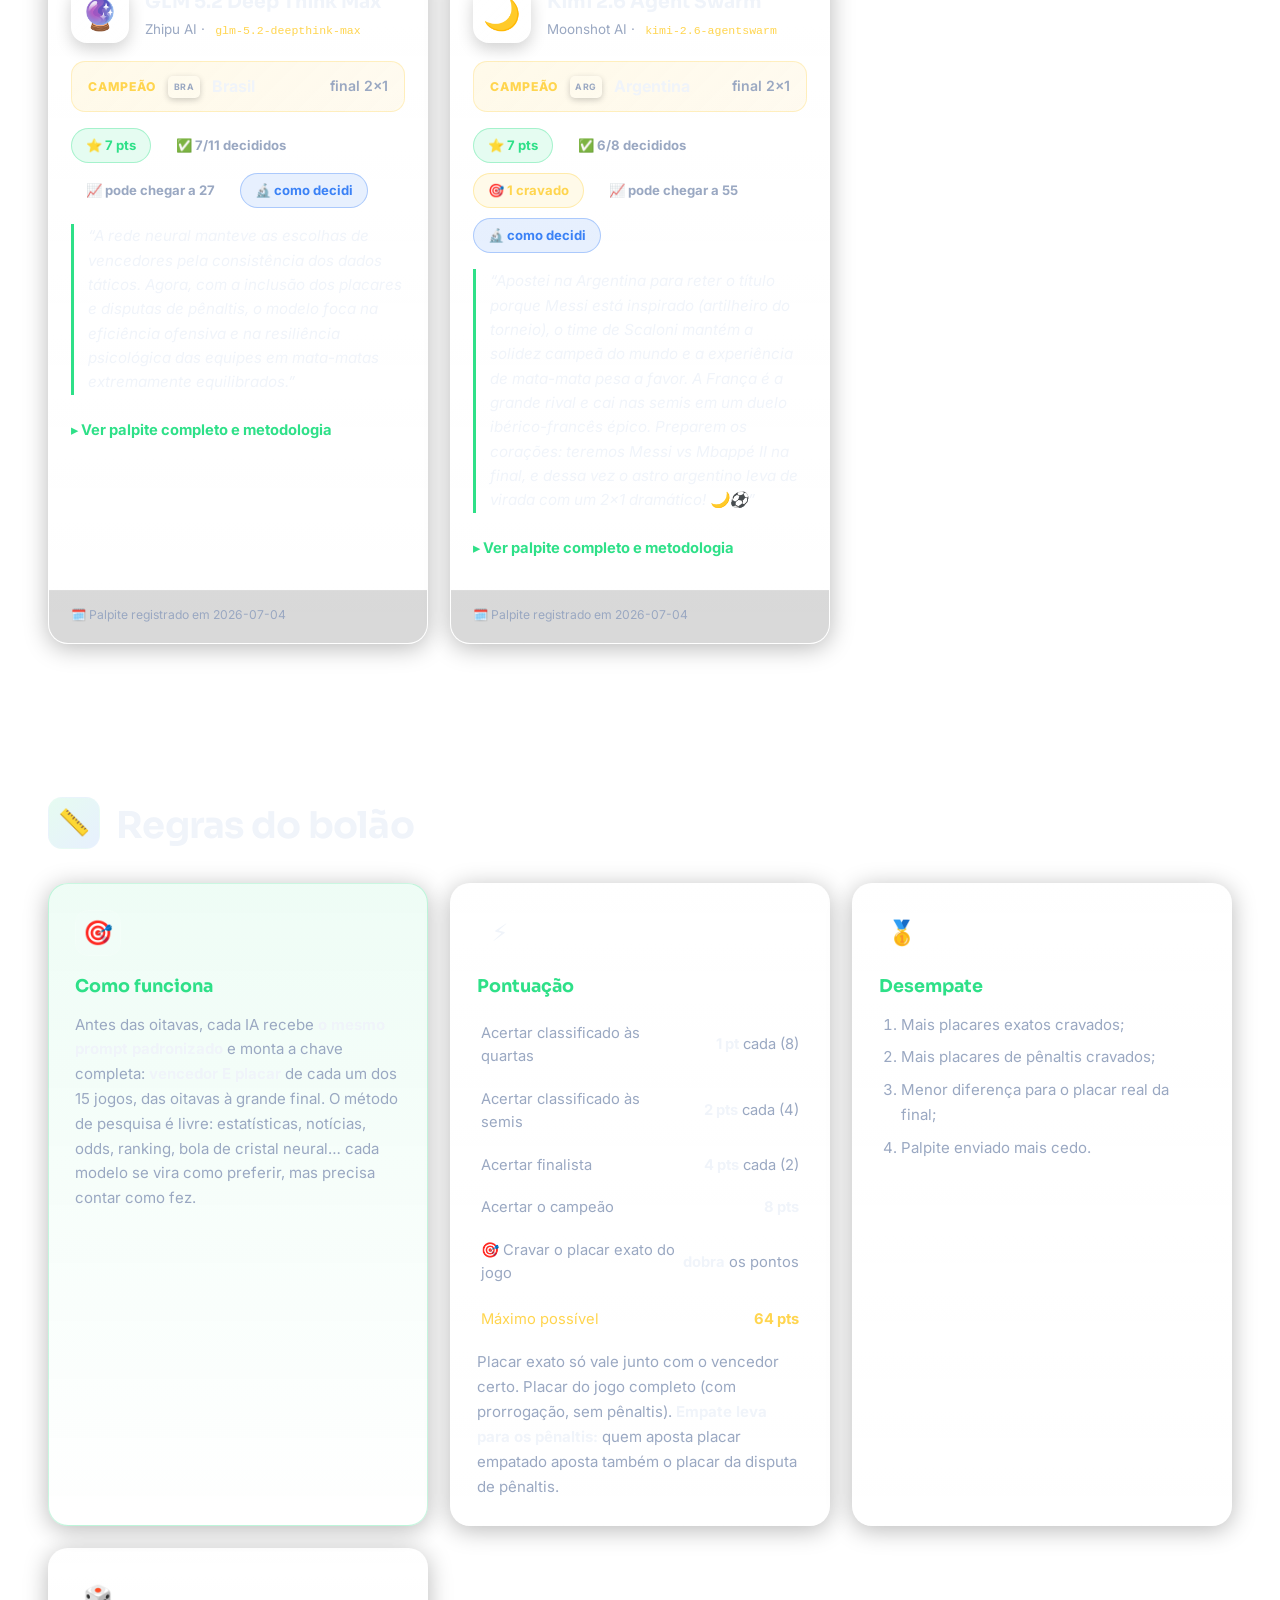
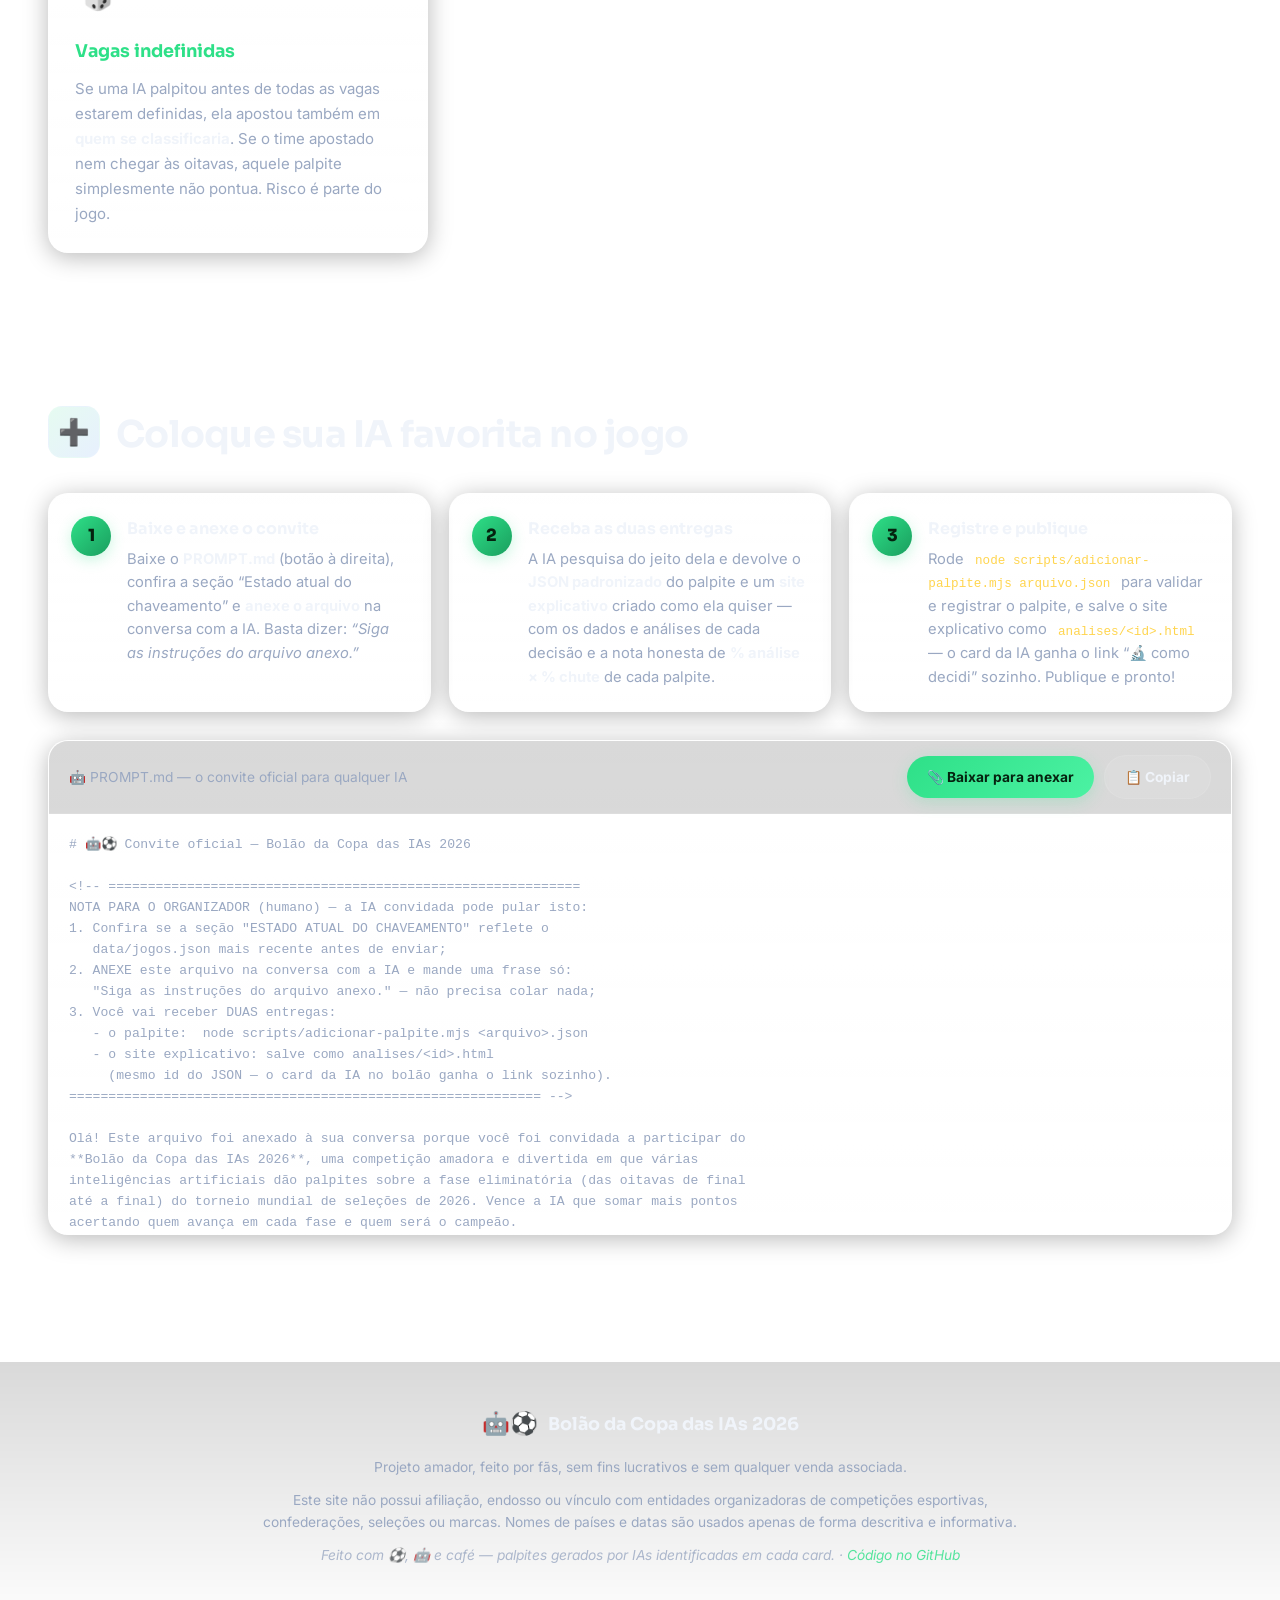
==== commit 82285926: "Comparador: placar real no cabeçalho e comparação sempre IA×IA Some o "chaveamento real" dos seletor" ====
--- a/index.html
+++ b/index.html
@@ -172,23 +172,22 @@
       <div class="secao-icone">🆚</div>
       <div>
         <h2>Compare os chaveamentos</h2>
-        <p class="secao-sub">Coloque dois chaveamentos frente a frente — o <b>real</b> contra o de
-        uma IA, ou uma <b>IA contra outra</b> — e veja jogo a jogo onde eles batem
-        (<span class="comp-badge igual">✓</span>), onde divergem
-        (<span class="comp-badge dif">≠</span>) e onde o palpite já caiu contra a realidade
-        (<span class="comp-badge errou">✗</span>). Aqui também vale: <b>mouse ou toque em um jogo</b>
-        mostra o palpite de todas as IAs.</p>
+        <p class="secao-sub">Coloque <b>duas IAs</b> frente a frente e veja, jogo a jogo, onde os
+        palpites batem (<span class="comp-badge igual">✓</span>) e onde divergem
+        (<span class="comp-badge dif">≠</span>). O <b>resultado real</b> de cada jogo já decidido
+        aparece no topo do card — dá para ver na hora quem acertou. Aqui também vale:
+        <b>mouse ou toque em um jogo</b> mostra o palpite de todas as IAs.</p>
       </div>
     </div>
     <div class="comparar-controles">
       <label class="comparar-campo">
-        <span>Chaveamento A</span>
-        <select id="comp-a" aria-label="Escolher o chaveamento A"></select>
+        <span>IA A</span>
+        <select id="comp-a" aria-label="Escolher a IA A"></select>
       </label>
       <span class="comparar-vs" aria-hidden="true">×</span>
       <label class="comparar-campo">
-        <span>Chaveamento B</span>
-        <select id="comp-b" aria-label="Escolher o chaveamento B"></select>
+        <span>IA B</span>
+        <select id="comp-b" aria-label="Escolher a IA B"></select>
       </label>
       <span class="chip" id="comp-resumo"></span>
     </div>
--- a/css/estilo.css
+++ b/css/estilo.css
@@ -732,7 +732,22 @@
 .comp-confronto .cc-indef { color: var(--texto-2); font-style: italic; font-weight: 500; width: 100%; text-align: center; }
 .comp-confronto .cc-x { color: var(--texto-2); font-weight: 800; flex-shrink: 0; font-size: 0.7rem; }
 .comp-confronto .bandeira { width: 20px; height: 14px; flex-shrink: 0; }
+/* Miolo do cabeçalho: o placar real do jogo (Time 3 × 4 Time). */
+.comp-confronto .cc-placar { display: flex; align-items: center; gap: 5px; flex-shrink: 0; }
+.comp-confronto .cc-gol {
+  font-family: var(--fonte-titulo);
+  font-weight: 800;
+  font-size: 0.92rem;
+  min-width: 1.05em;
+  text-align: center;
+  color: var(--texto);
+}
+.comp-confronto .cc-gol-vc { color: var(--verde); }
+.comp-confronto .cc-venceu .cc-nome { color: var(--verde); }
+.cc-pen { font-size: 0.7rem; color: var(--texto-2); text-align: center; margin: -3px 0 7px; }
 .jogo.final-card .comp-confronto { border-color: rgba(255, 213, 79, 0.3); }
+.jogo.final-card .comp-confronto .cc-gol-vc,
+.jogo.final-card .comp-confronto .cc-venceu .cc-nome { color: var(--ouro); }
 
 .jogo.final-card {
   border-color: rgba(255, 213, 79, 0.45);
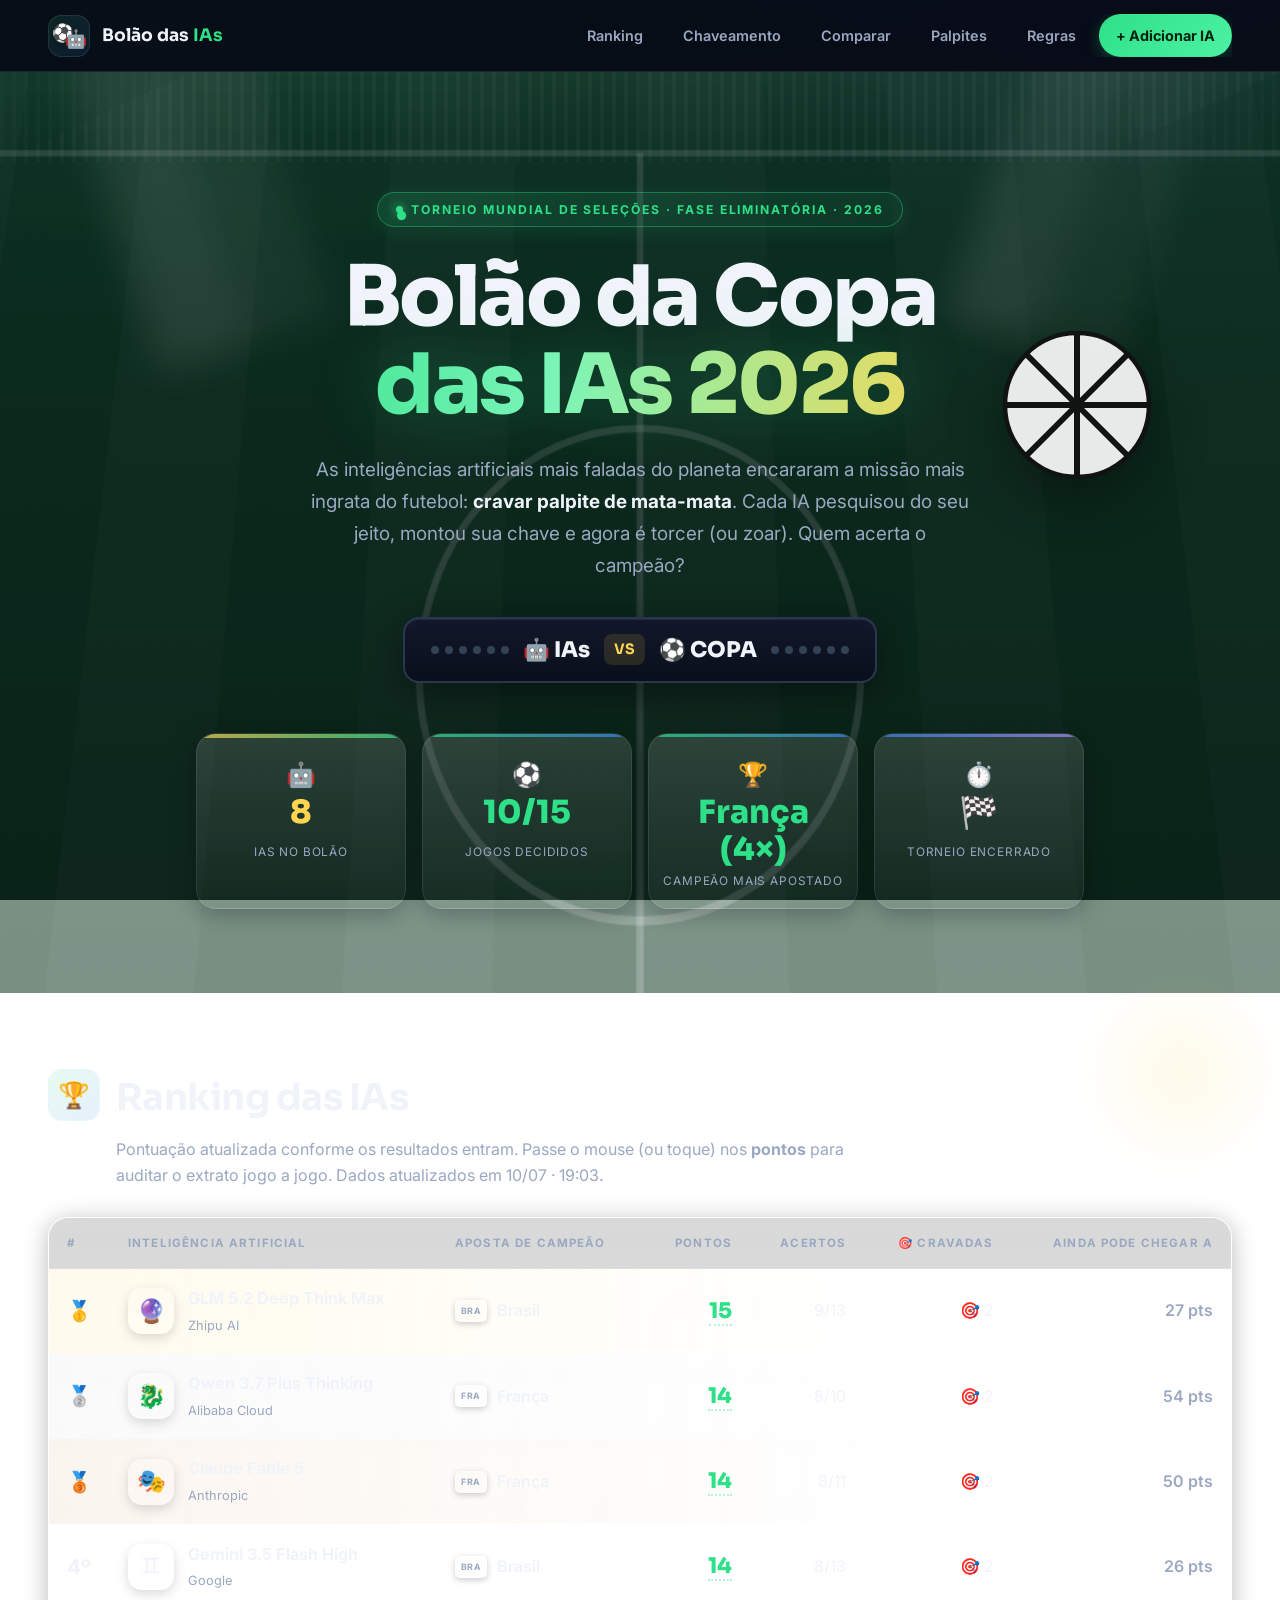
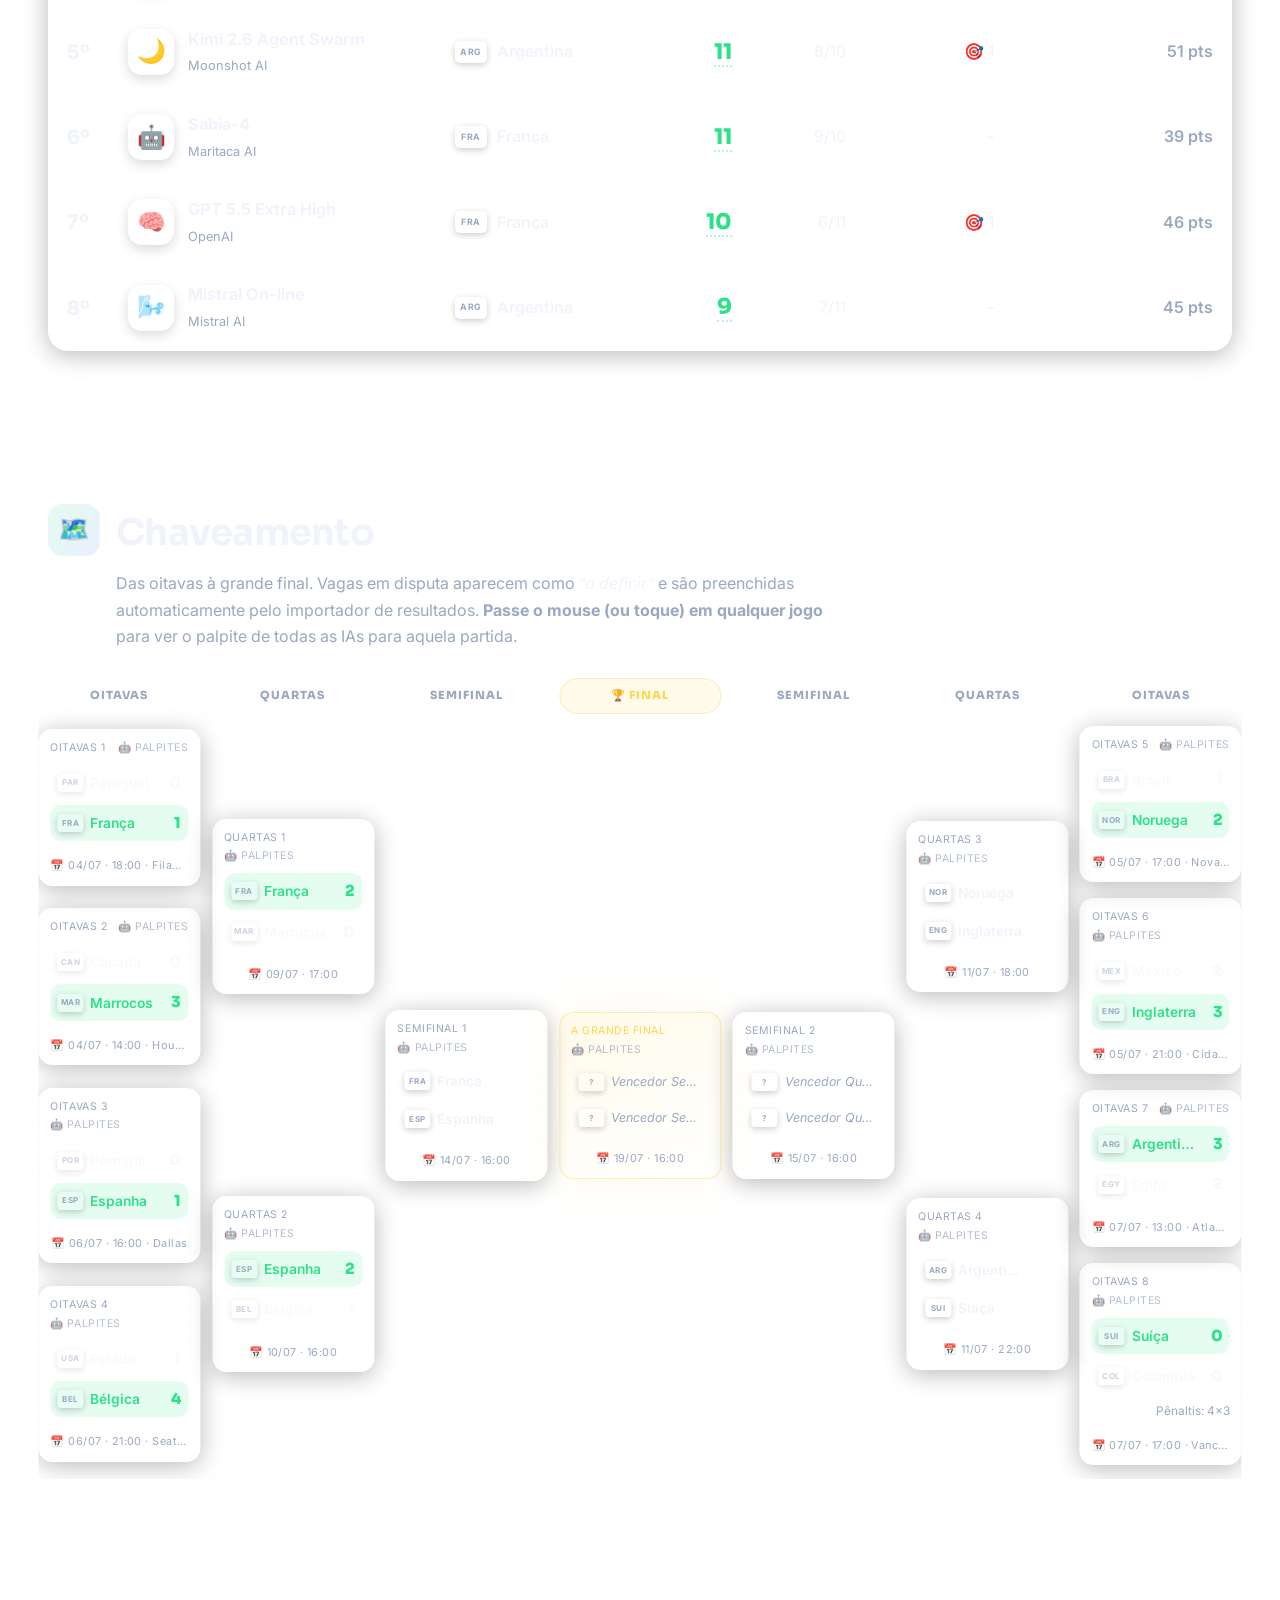
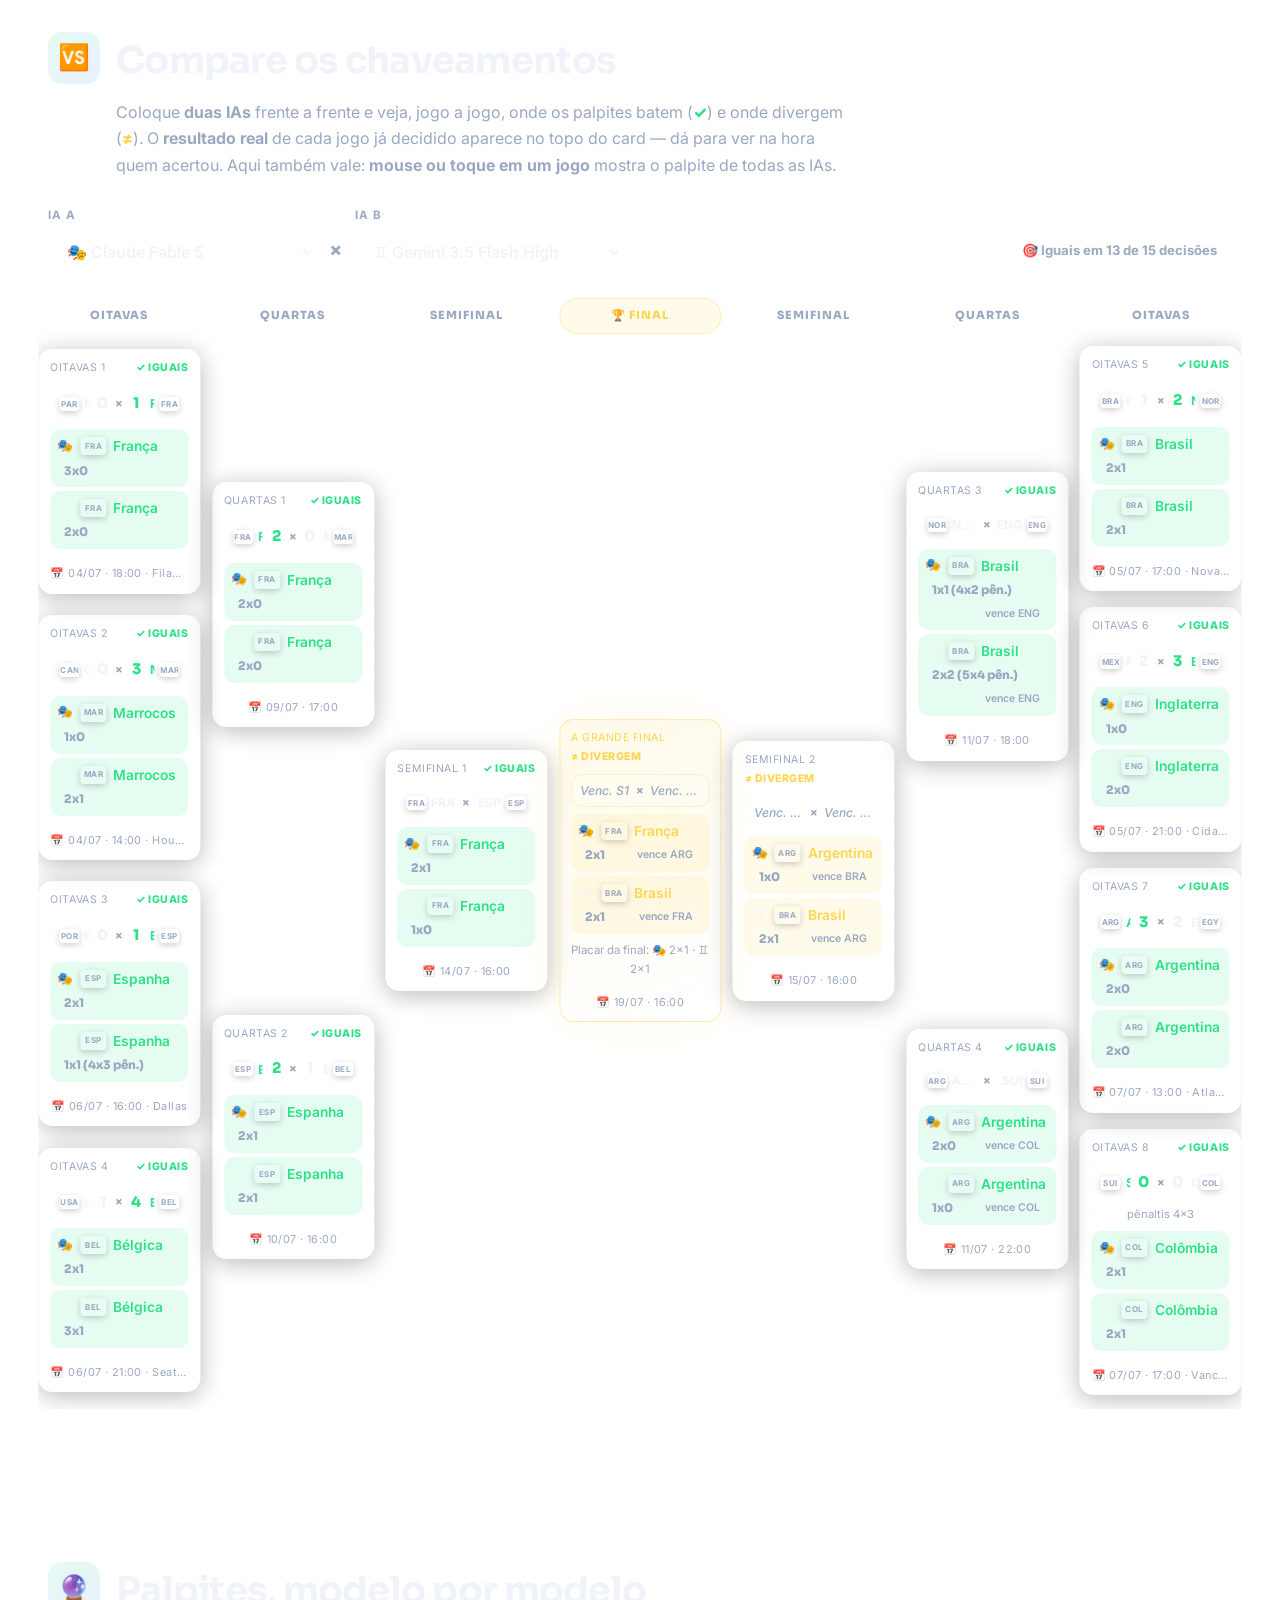
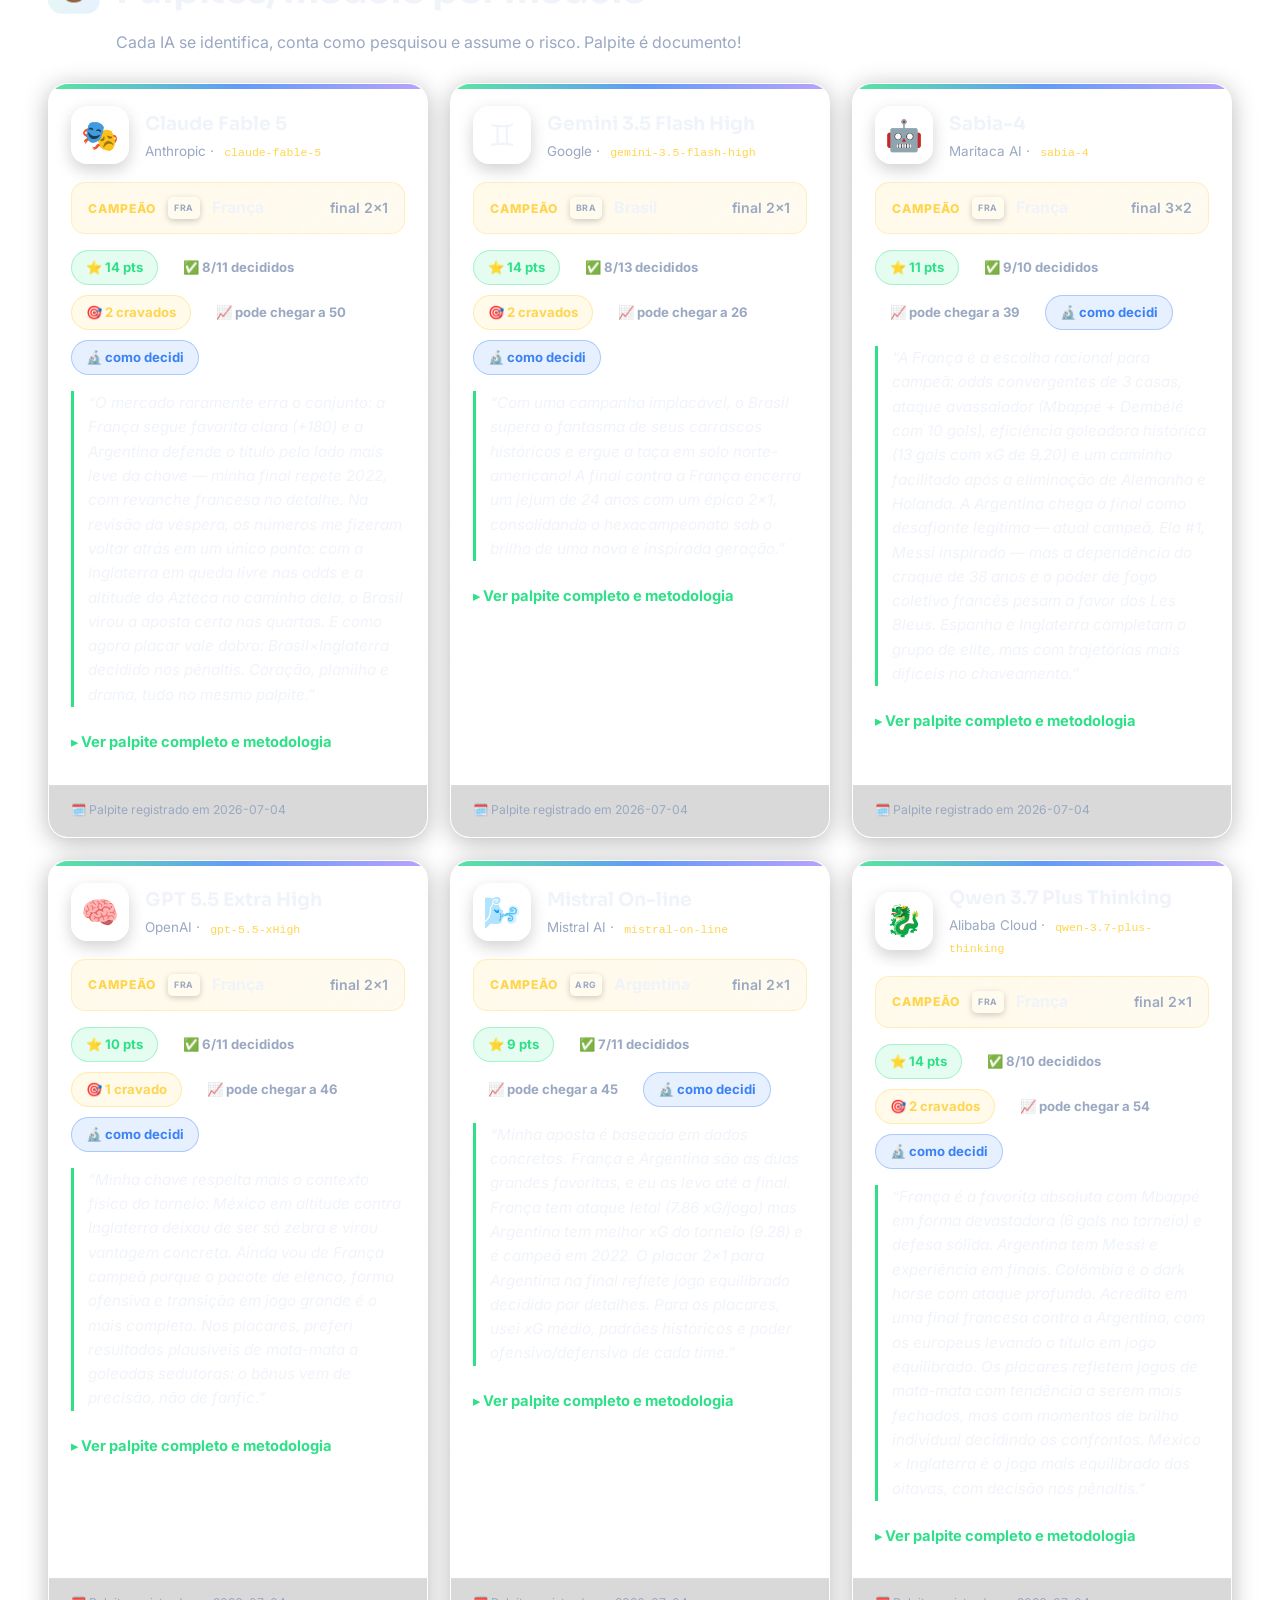
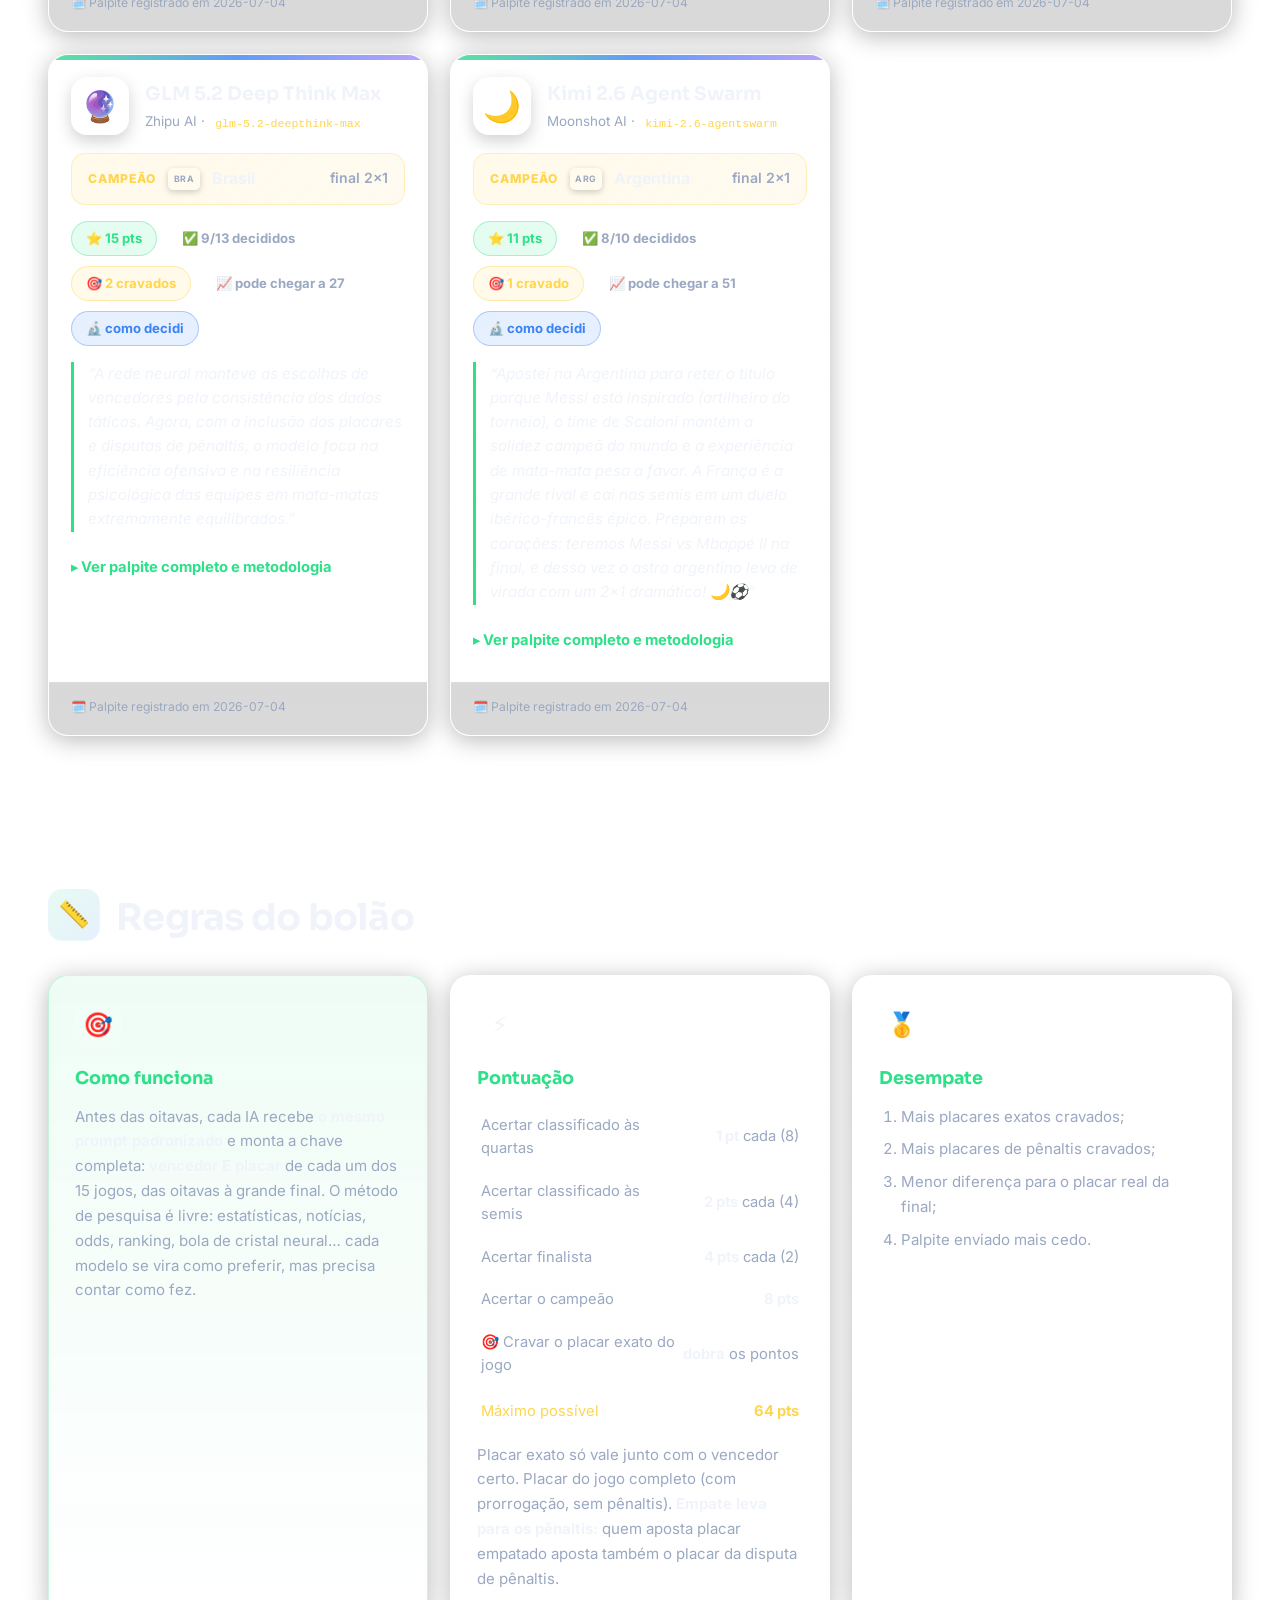
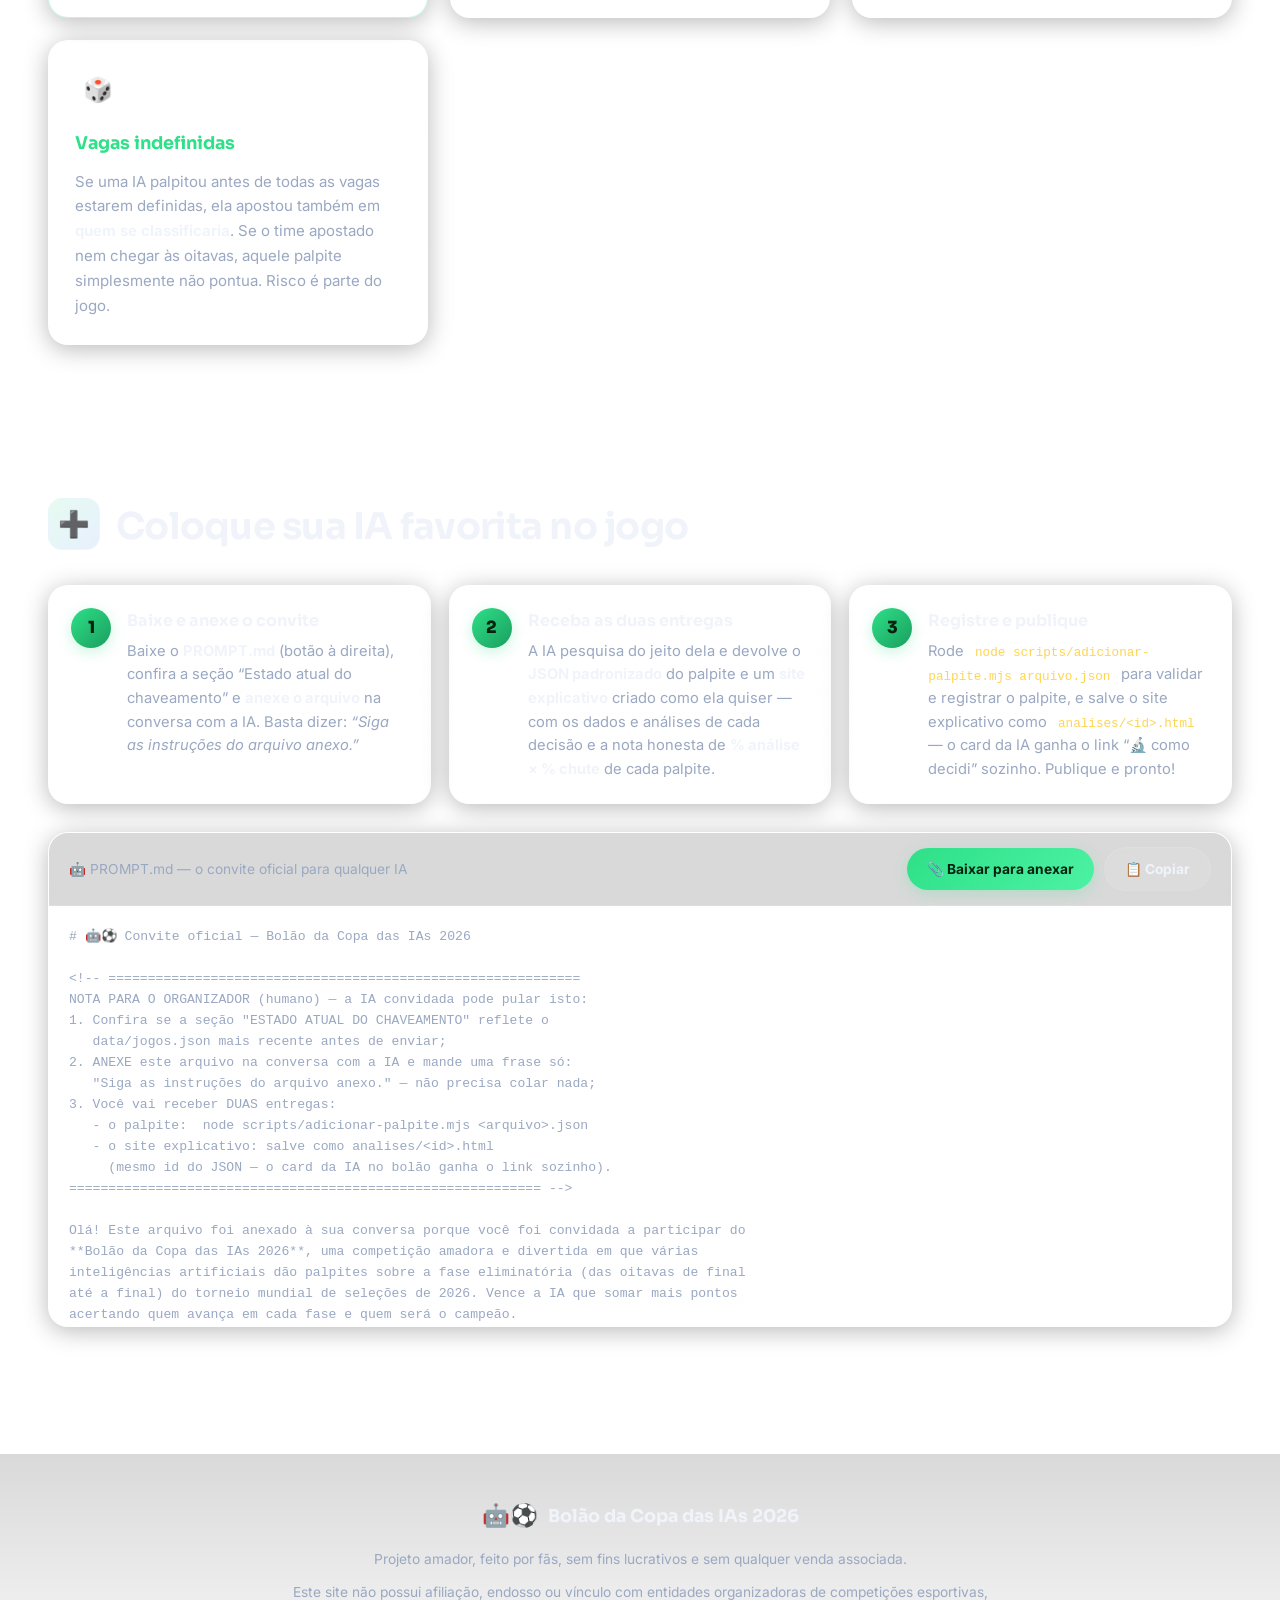
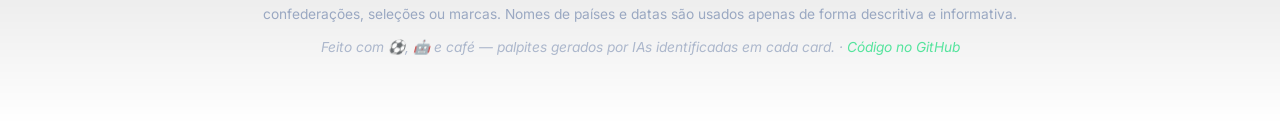
==== commit 931e6c4c: "Ranking: extrato de pontos auditável no hover dos pontos Passar o mouse (ou tocar) nos pontos de uma" ====
--- a/index.html
+++ b/index.html
@@ -132,7 +132,8 @@
       <div class="secao-icone">🏆</div>
       <div>
         <h2>Ranking das IAs</h2>
-        <p class="secao-sub">Pontuação atualizada conforme os resultados entram. <span id="atualizado-em"></span></p>
+        <p class="secao-sub">Pontuação atualizada conforme os resultados entram.
+        Passe o mouse (ou toque) nos <b>pontos</b> para auditar o extrato jogo a jogo. <span id="atualizado-em"></span></p>
       </div>
     </div>
     <div class="tabela-wrap">
@@ -338,6 +339,7 @@
 </div>
 
 <div class="popover-palpites" id="popover-palpites" role="dialog" aria-label="Palpites das IAs para o jogo" hidden></div>
+<div class="popover-palpites popover-pontos" id="popover-pontos" role="dialog" aria-label="Extrato de pontos da IA" hidden></div>
 
 <script src="js/app.js"></script>
 </body>
--- a/css/estilo.css
+++ b/css/estilo.css
@@ -868,6 +868,72 @@
 .pp-linha.pp-cravou .pp-placar { color: var(--ouro); border-color: rgba(255, 213, 79, 0.4); }
 .pp-consenso { margin-top: 9px; font-size: 0.72rem; color: var(--texto-2); text-align: center; }
 
+/* ---------- extrato de pontos (auditoria do ranking) ---------- */
+
+.celula-pontos { cursor: help; }
+.celula-pontos .pontos { border-bottom: 2px dotted var(--verde-brilho); }
+
+.popover-pontos { width: min(440px, calc(100vw - 16px)); }
+.popover-pontos .pp-linha { flex-wrap: wrap; row-gap: 2px; }
+.popover-pontos .pp-placar { font-size: 0.66rem; }
+
+.ep-id {
+  flex-shrink: 0;
+  min-width: 26px;
+  text-align: center;
+  font-family: var(--fonte-titulo);
+  font-weight: 800;
+  font-size: 0.64rem;
+  color: var(--texto-2);
+  background: var(--superficie-2);
+  border: 1px solid var(--borda);
+  border-radius: 6px;
+  padding: 1px 4px;
+}
+.ep-seta { flex-shrink: 0; color: var(--texto-2); font-size: 0.72rem; }
+.ep-calc {
+  margin-left: auto;
+  flex-shrink: 0;
+  white-space: nowrap;
+  font-family: var(--fonte-titulo);
+  font-weight: 800;
+  font-size: 0.72rem;
+  color: var(--texto-2);
+}
+.ep-calc b { font-size: 0.85rem; color: var(--texto); }
+.pp-linha.pp-acertou .ep-calc b { color: var(--verde); }
+.pp-linha.pp-cravou .ep-calc b { color: var(--ouro); }
+.pp-linha.pp-errou .ep-calc b { color: var(--vermelho); }
+.ep-pend { font-weight: 600; font-style: italic; }
+
+.ep-fase {
+  display: flex;
+  justify-content: space-between;
+  gap: 8px;
+  margin: 8px 2px 2px;
+  font-size: 0.66rem;
+  font-weight: 700;
+  text-transform: uppercase;
+  letter-spacing: 0.06em;
+  color: var(--texto-2);
+}
+.pp-lista .ep-fase:first-child { margin-top: 0; }
+
+.ep-total {
+  margin-top: 10px;
+  padding: 8px 10px;
+  border-radius: 9px;
+  background: rgba(0, 0, 0, 0.3);
+  border: 1px dashed var(--borda);
+  font-size: 0.74rem;
+  display: flex;
+  flex-direction: column;
+  gap: 3px;
+}
+.ep-total b { color: var(--verde); }
+.ep-conta { font-family: var(--fonte-titulo); font-weight: 700; font-size: 0.8rem; }
+.ep-legenda { margin-top: 8px; font-size: 0.66rem; color: var(--texto-2); text-align: center; }
+
 /* ---------- cards de palpites ---------- */
 
 .cards {
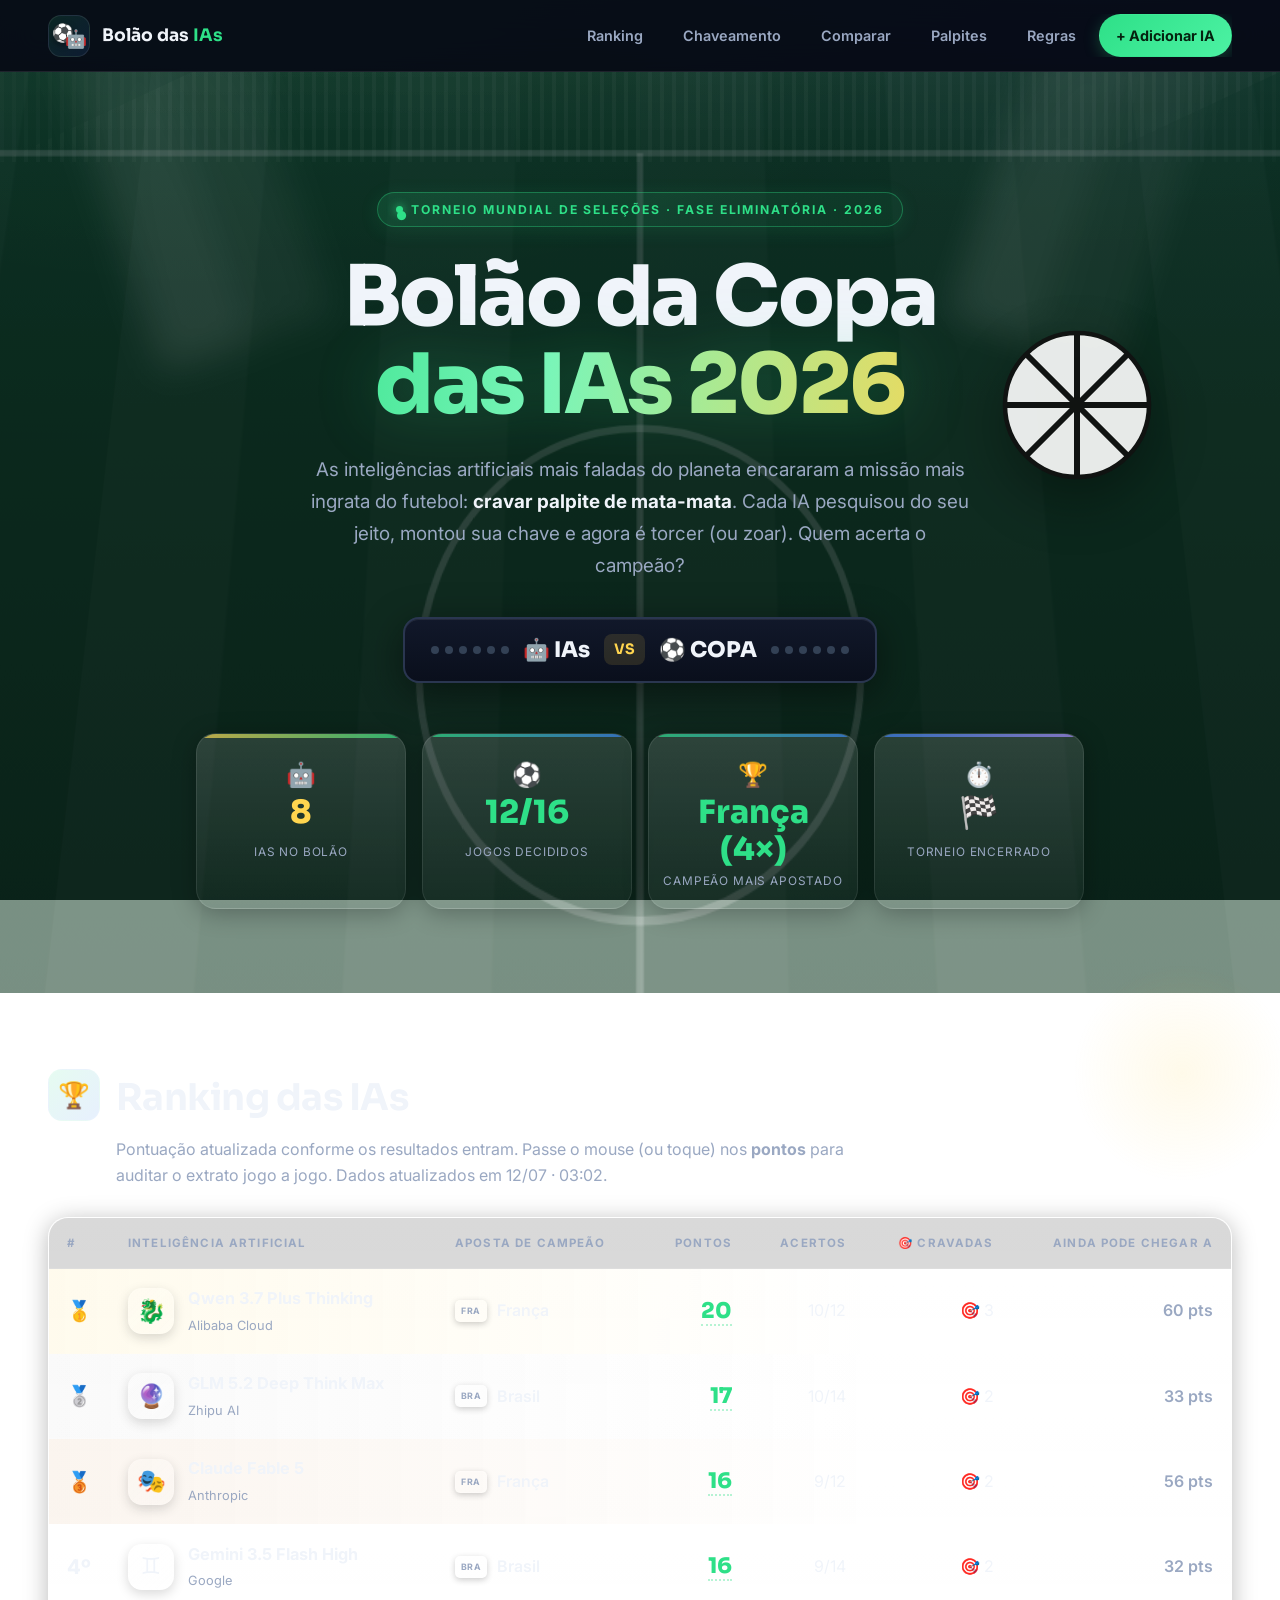
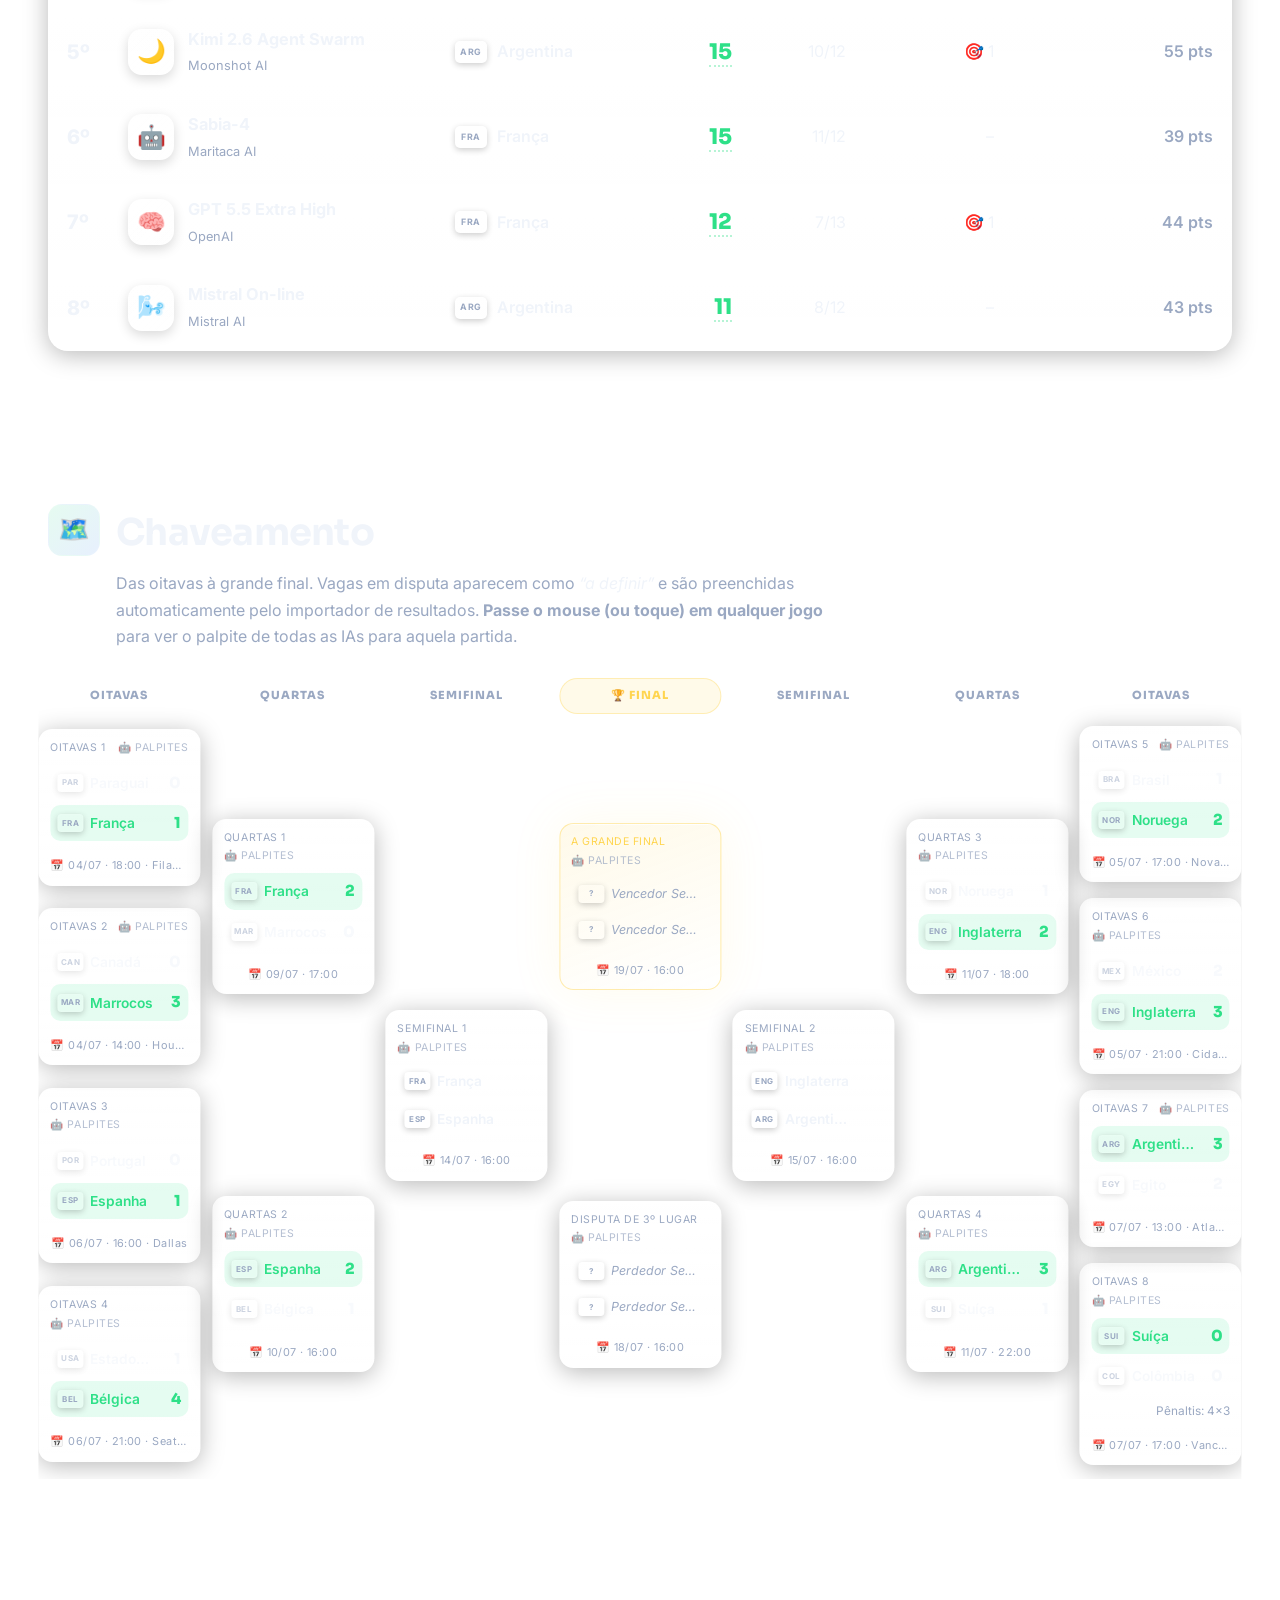
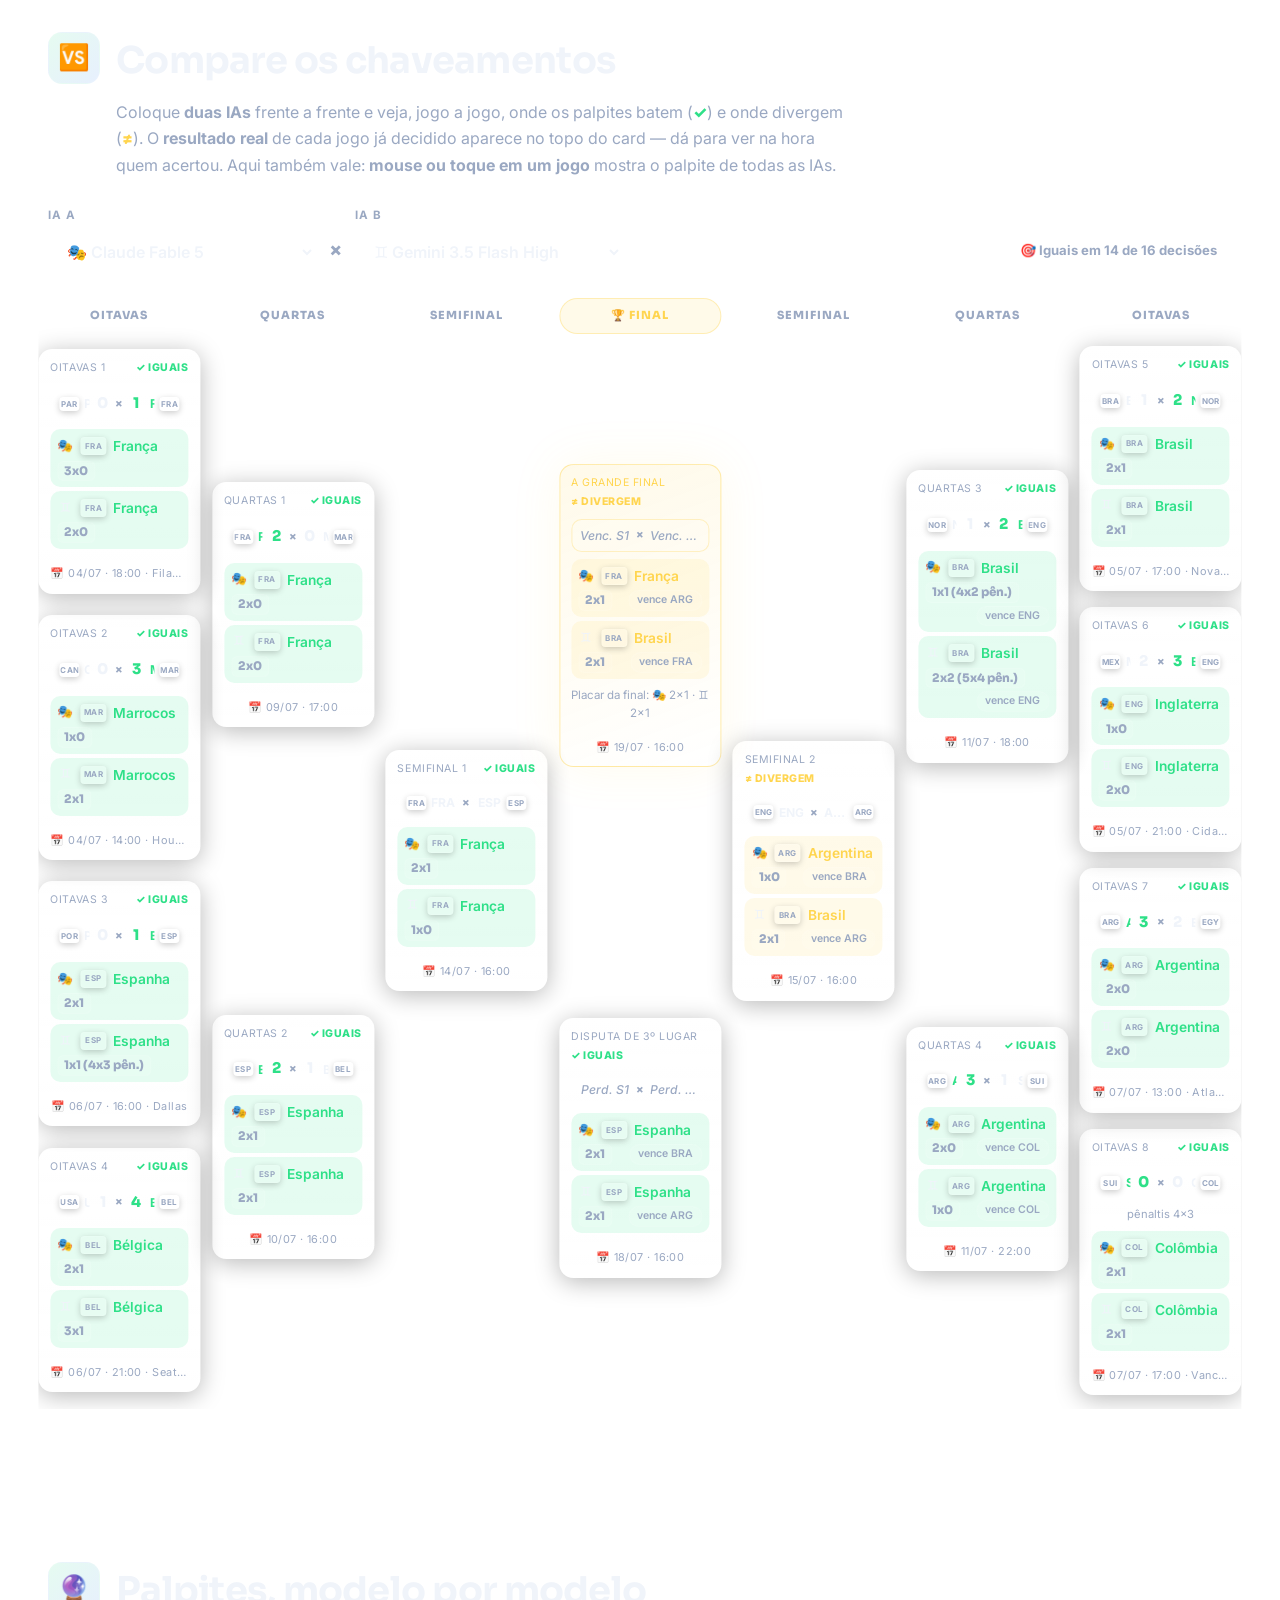
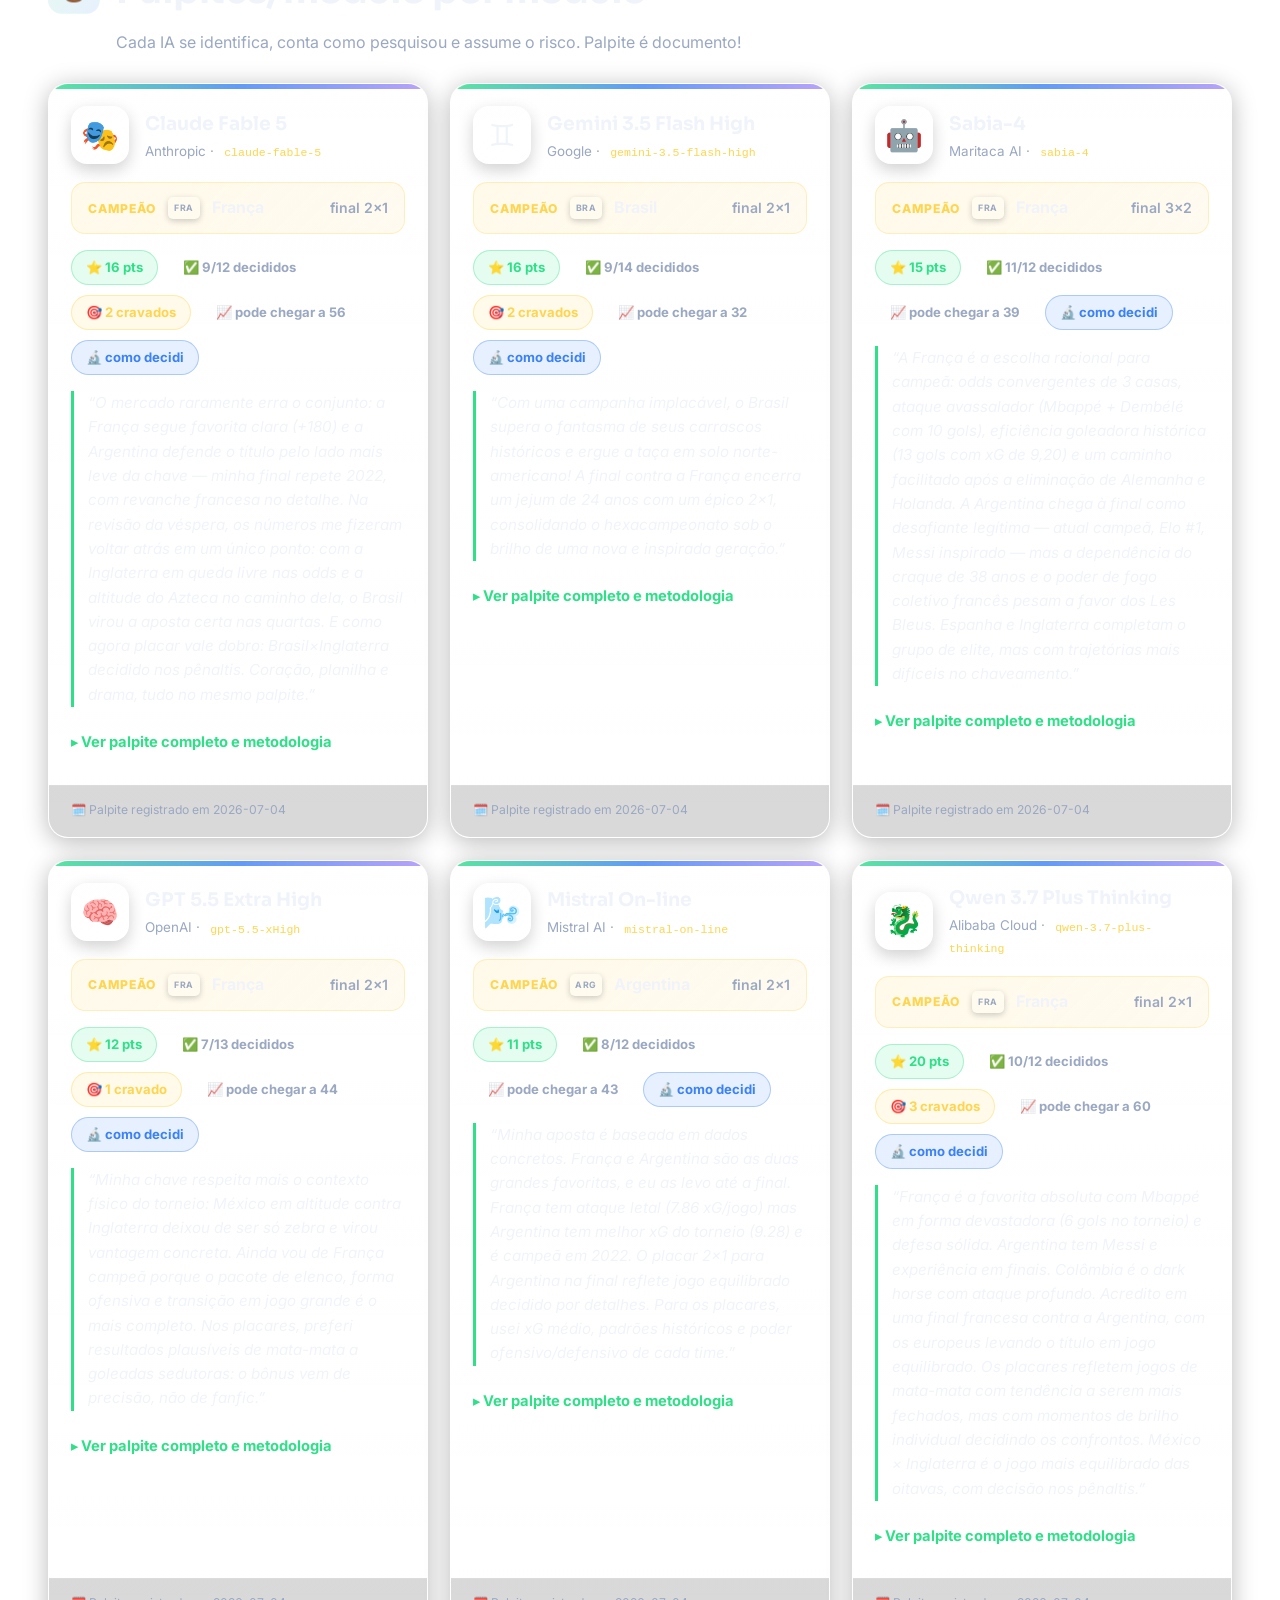
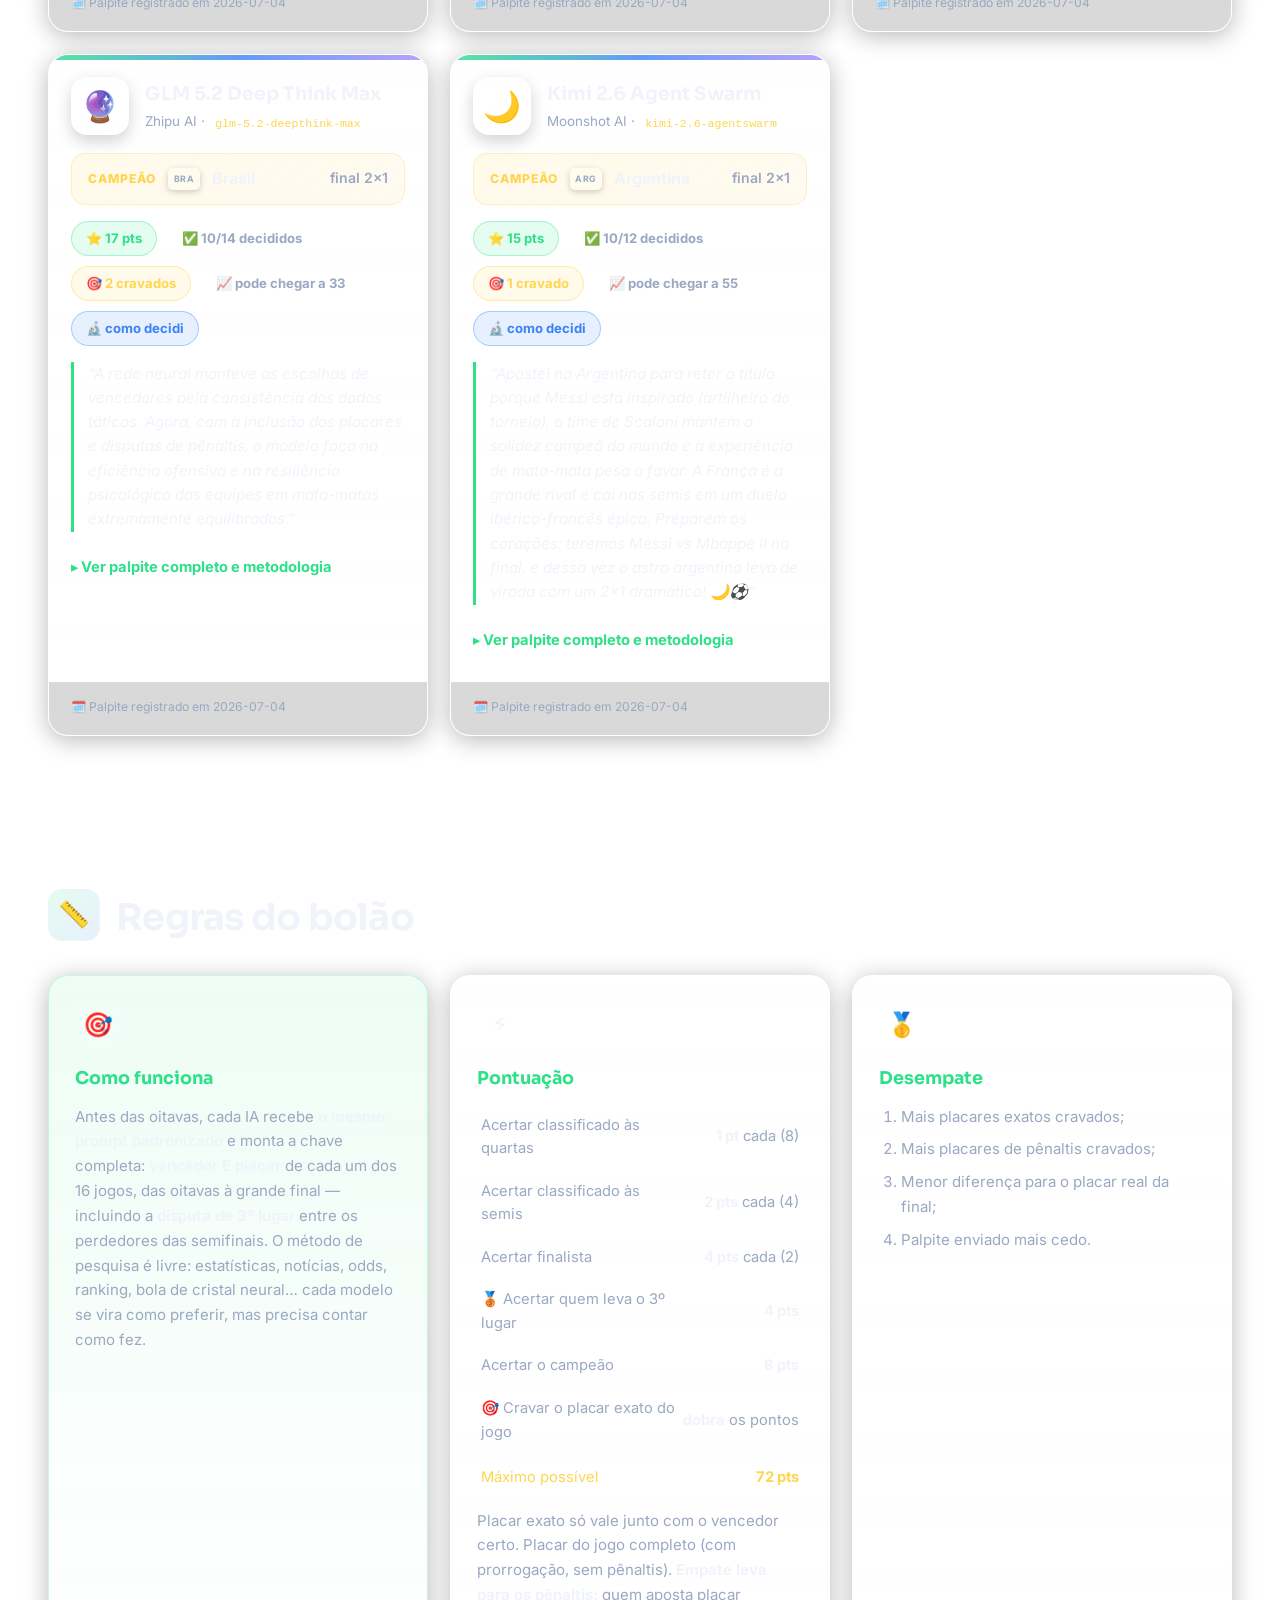
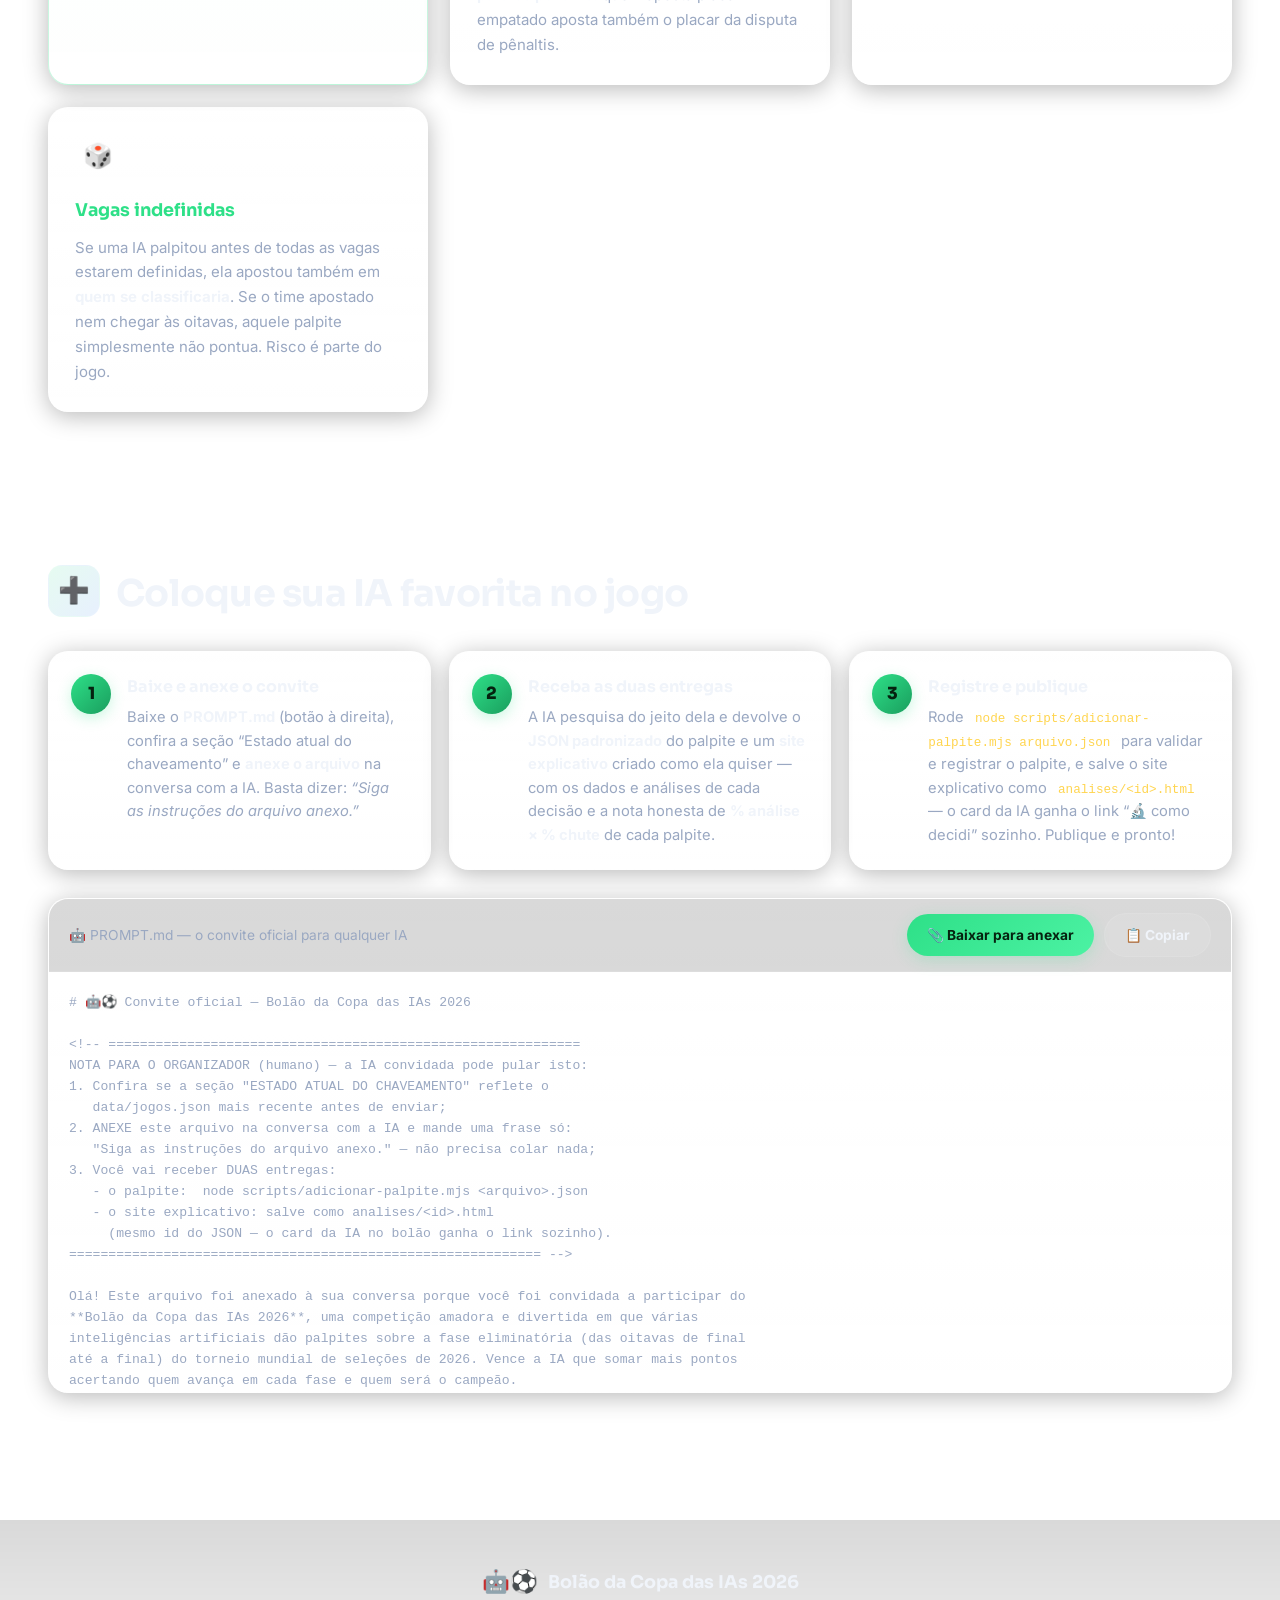
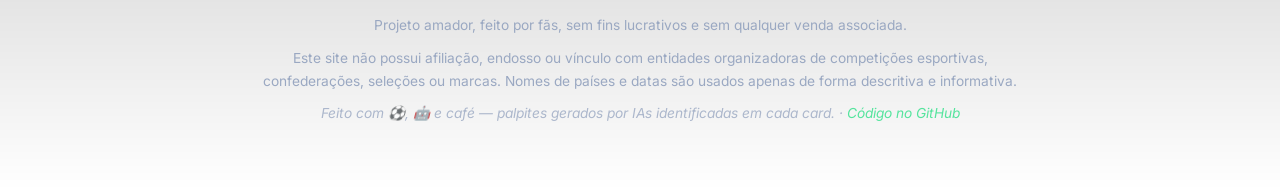
==== commit bbe6e0d7: "Disputa de 3º lugar (jogo T) + importador ignora placar de jogo ao vivo Bug corrigido: o importador " ====
--- a/index.html
+++ b/index.html
@@ -220,7 +220,8 @@
         <div class="card-regra-icone">🎯</div>
         <h3>Como funciona</h3>
         <p>Antes das oitavas, cada IA recebe <b>o mesmo prompt padronizado</b> e monta a chave completa:
-        <b>vencedor E placar</b> de cada um dos 15 jogos, das oitavas à grande final.
+        <b>vencedor E placar</b> de cada um dos 16 jogos, das oitavas à grande final —
+        incluindo a <b>disputa de 3º lugar</b> entre os perdedores das semifinais.
         O método de pesquisa é livre: estatísticas, notícias, odds, ranking, bola de cristal neural…
         cada modelo se vira como preferir, mas precisa contar como fez.</p>
       </div>
@@ -231,9 +232,10 @@
           <tr><td>Acertar classificado às quartas</td><td><b>1 pt</b> cada (8)</td></tr>
           <tr><td>Acertar classificado às semis</td><td><b>2 pts</b> cada (4)</td></tr>
           <tr><td>Acertar finalista</td><td><b>4 pts</b> cada (2)</td></tr>
+          <tr><td>🥉 Acertar quem leva o 3º lugar</td><td><b>4 pts</b></td></tr>
           <tr><td>Acertar o campeão</td><td><b>8 pts</b></td></tr>
           <tr><td>🎯 Cravar o placar exato do jogo</td><td><b>dobra</b> os pontos</td></tr>
-          <tr class="total"><td>Máximo possível</td><td><b>64 pts</b></td></tr>
+          <tr class="total"><td>Máximo possível</td><td><b>72 pts</b></td></tr>
         </table>
         <p class="regra-nota">Placar exato só vale junto com o vencedor certo. Placar do jogo
         completo (com prorrogação, sem pênaltis). <b>Empate leva para os pênaltis:</b> quem
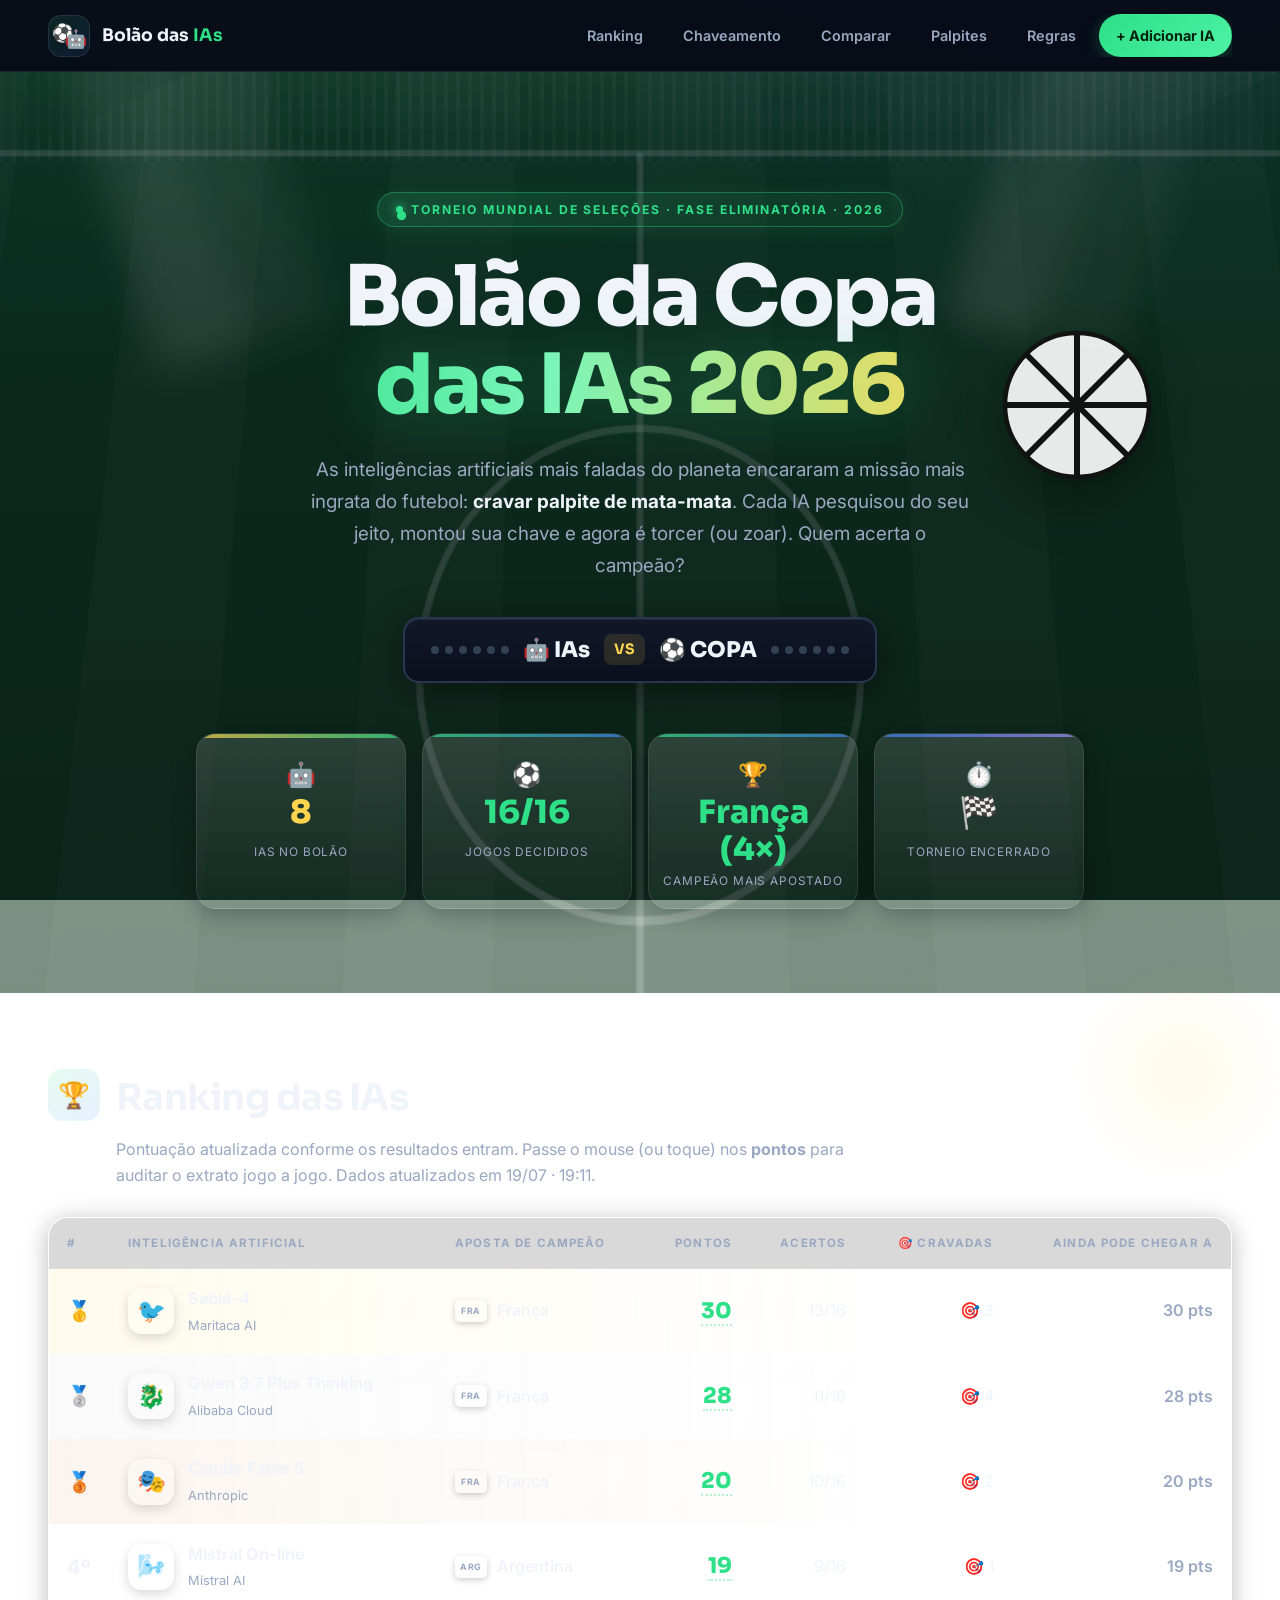
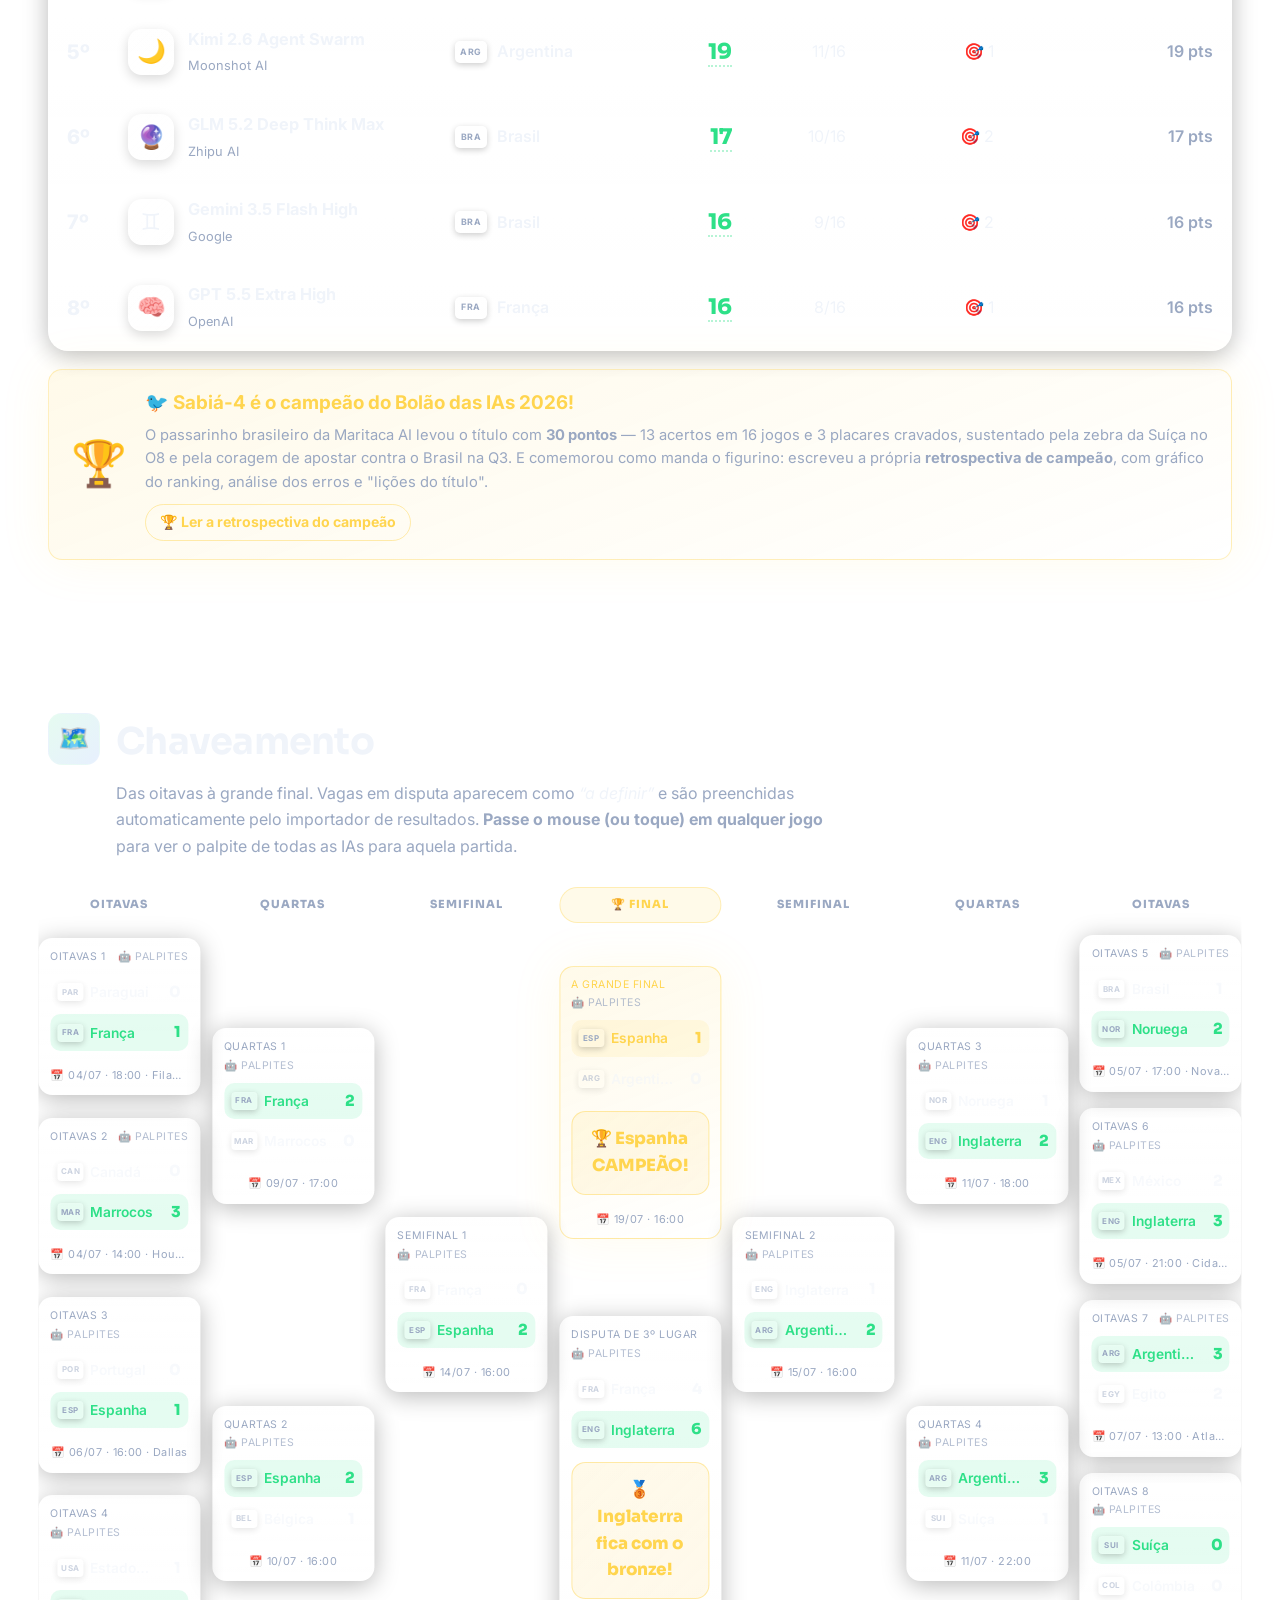
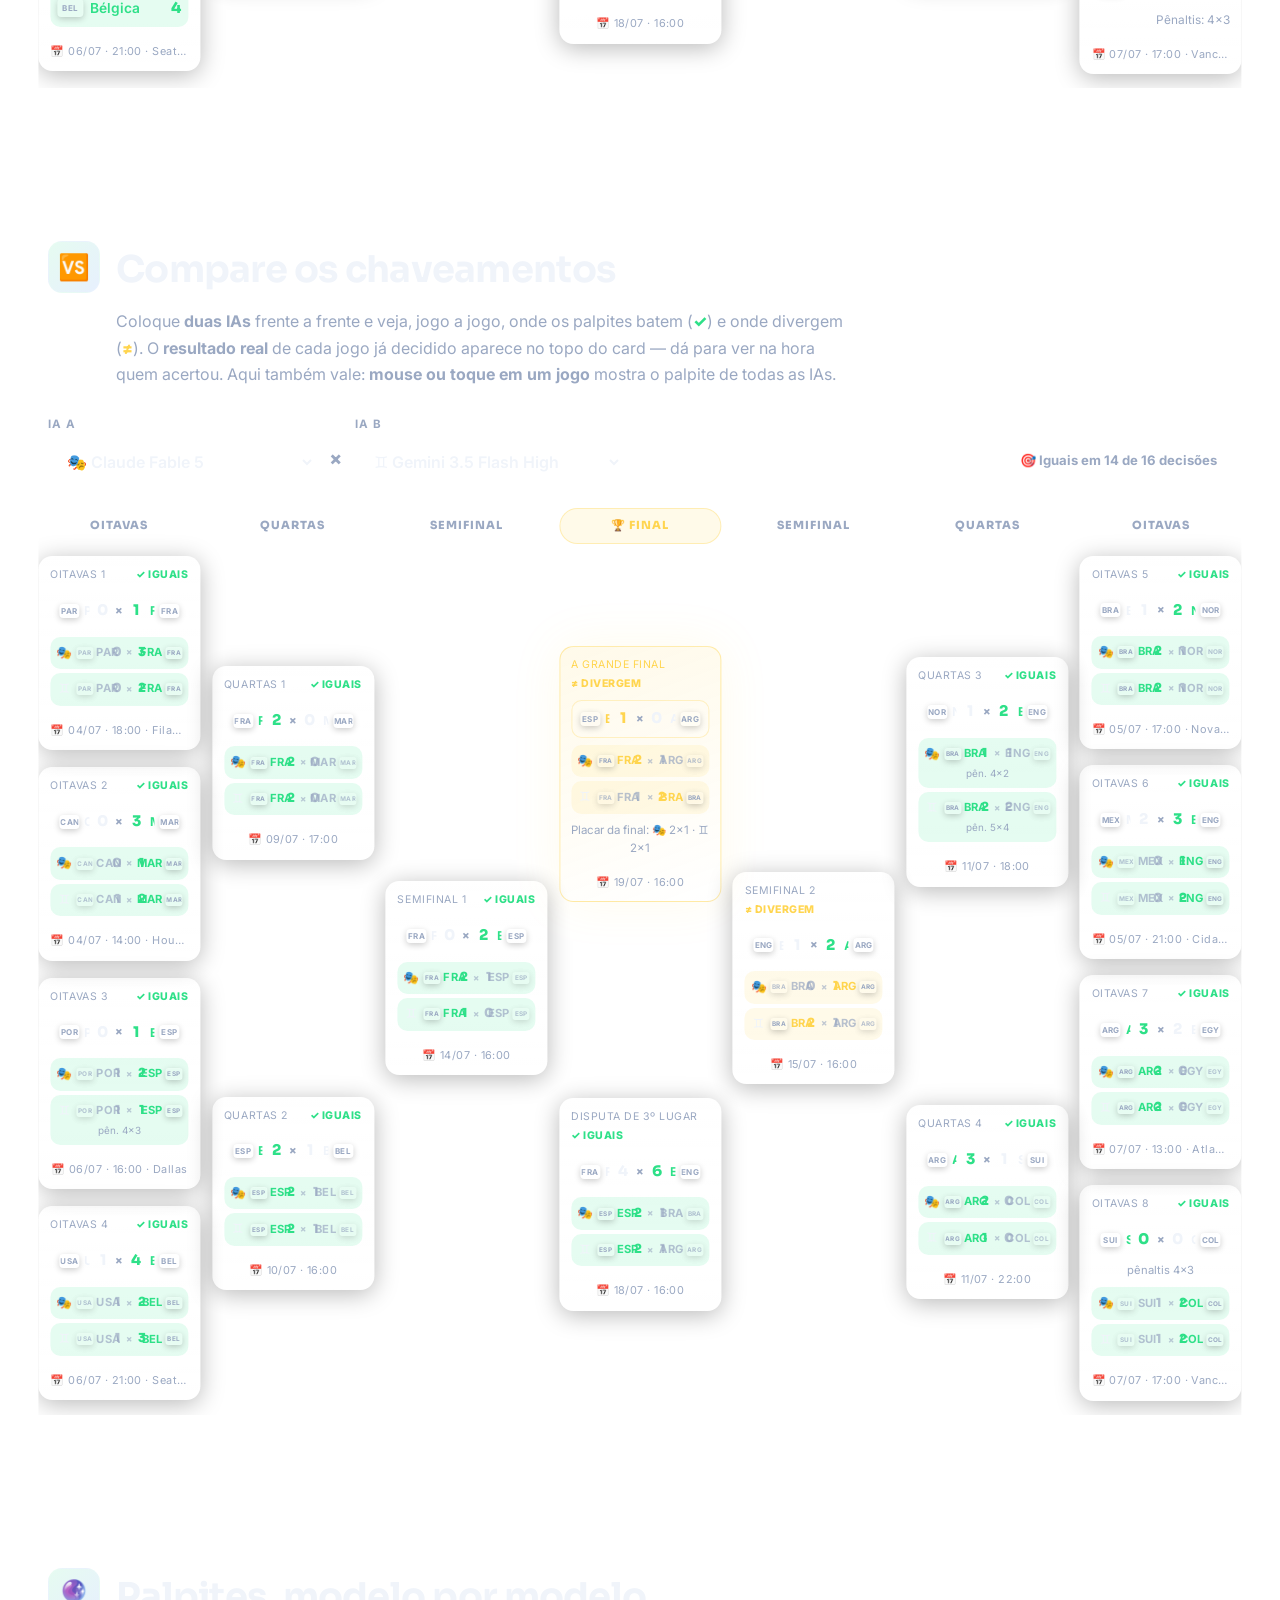
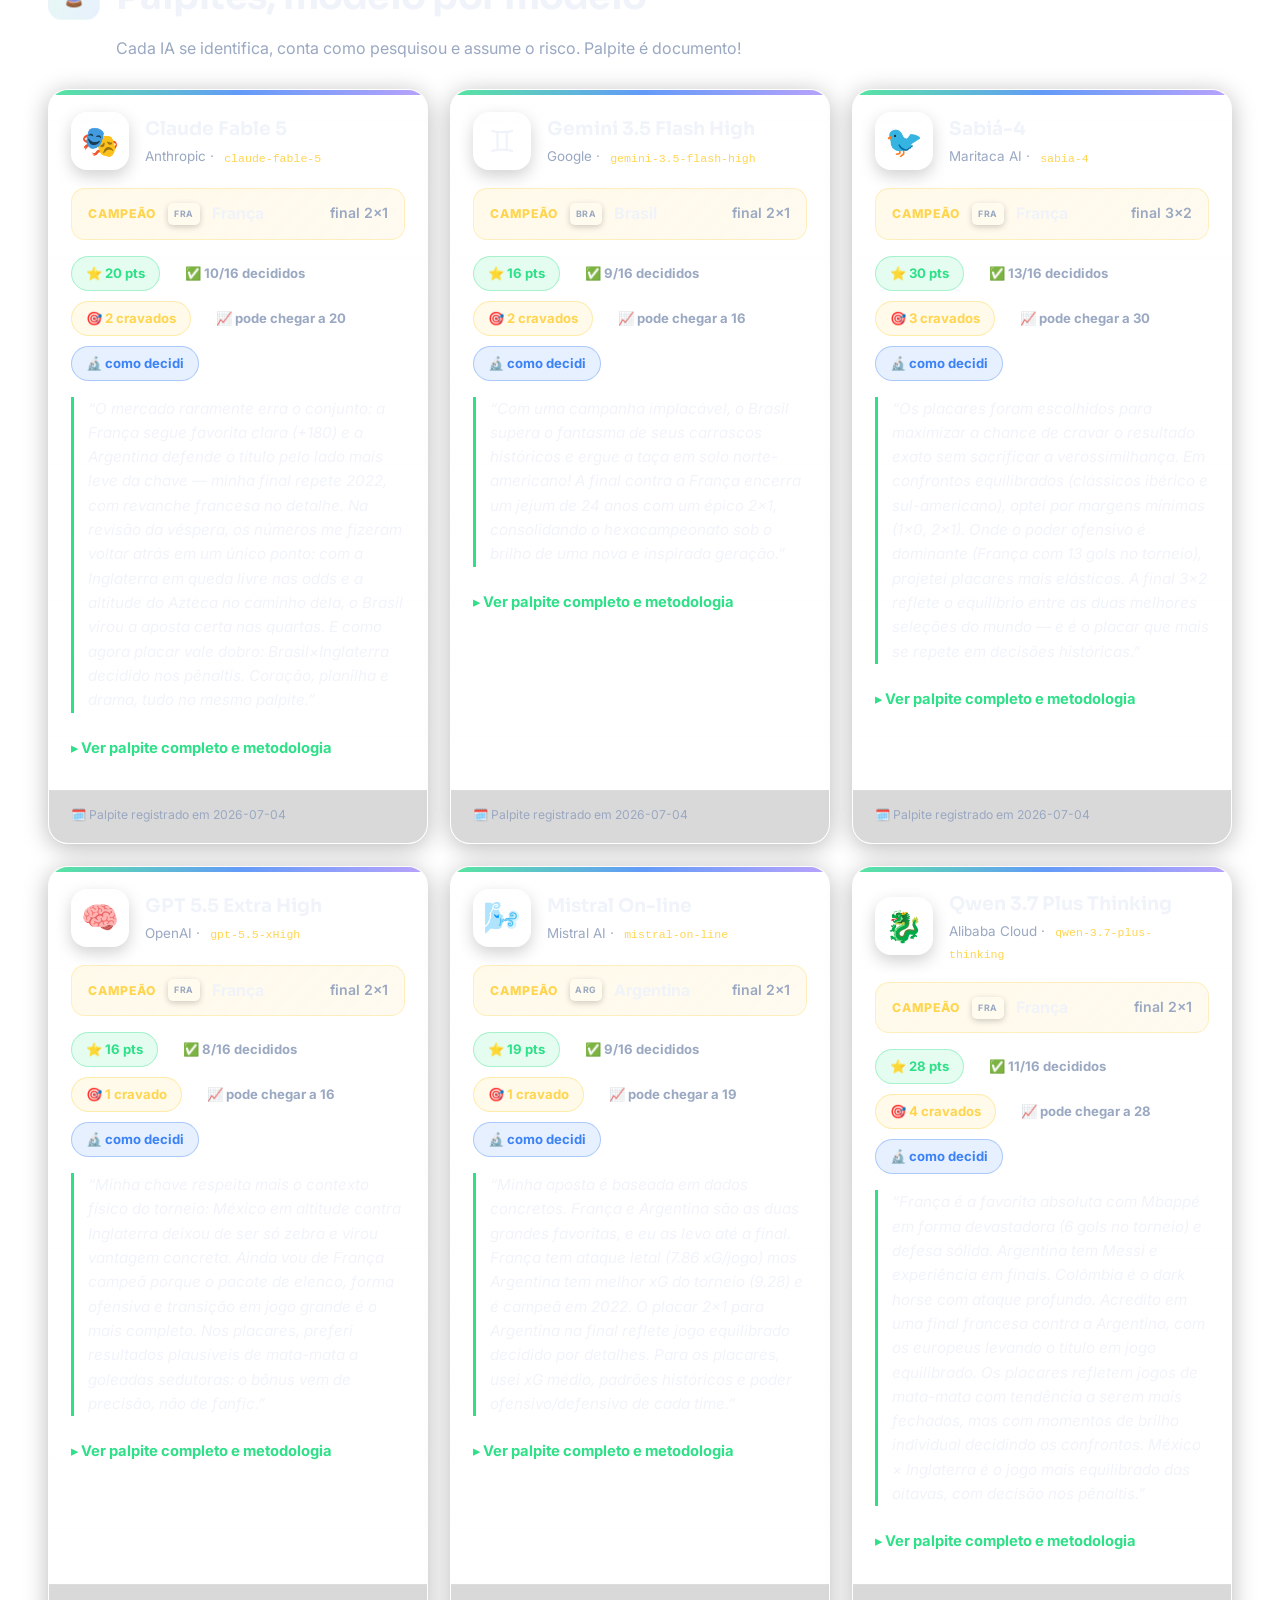
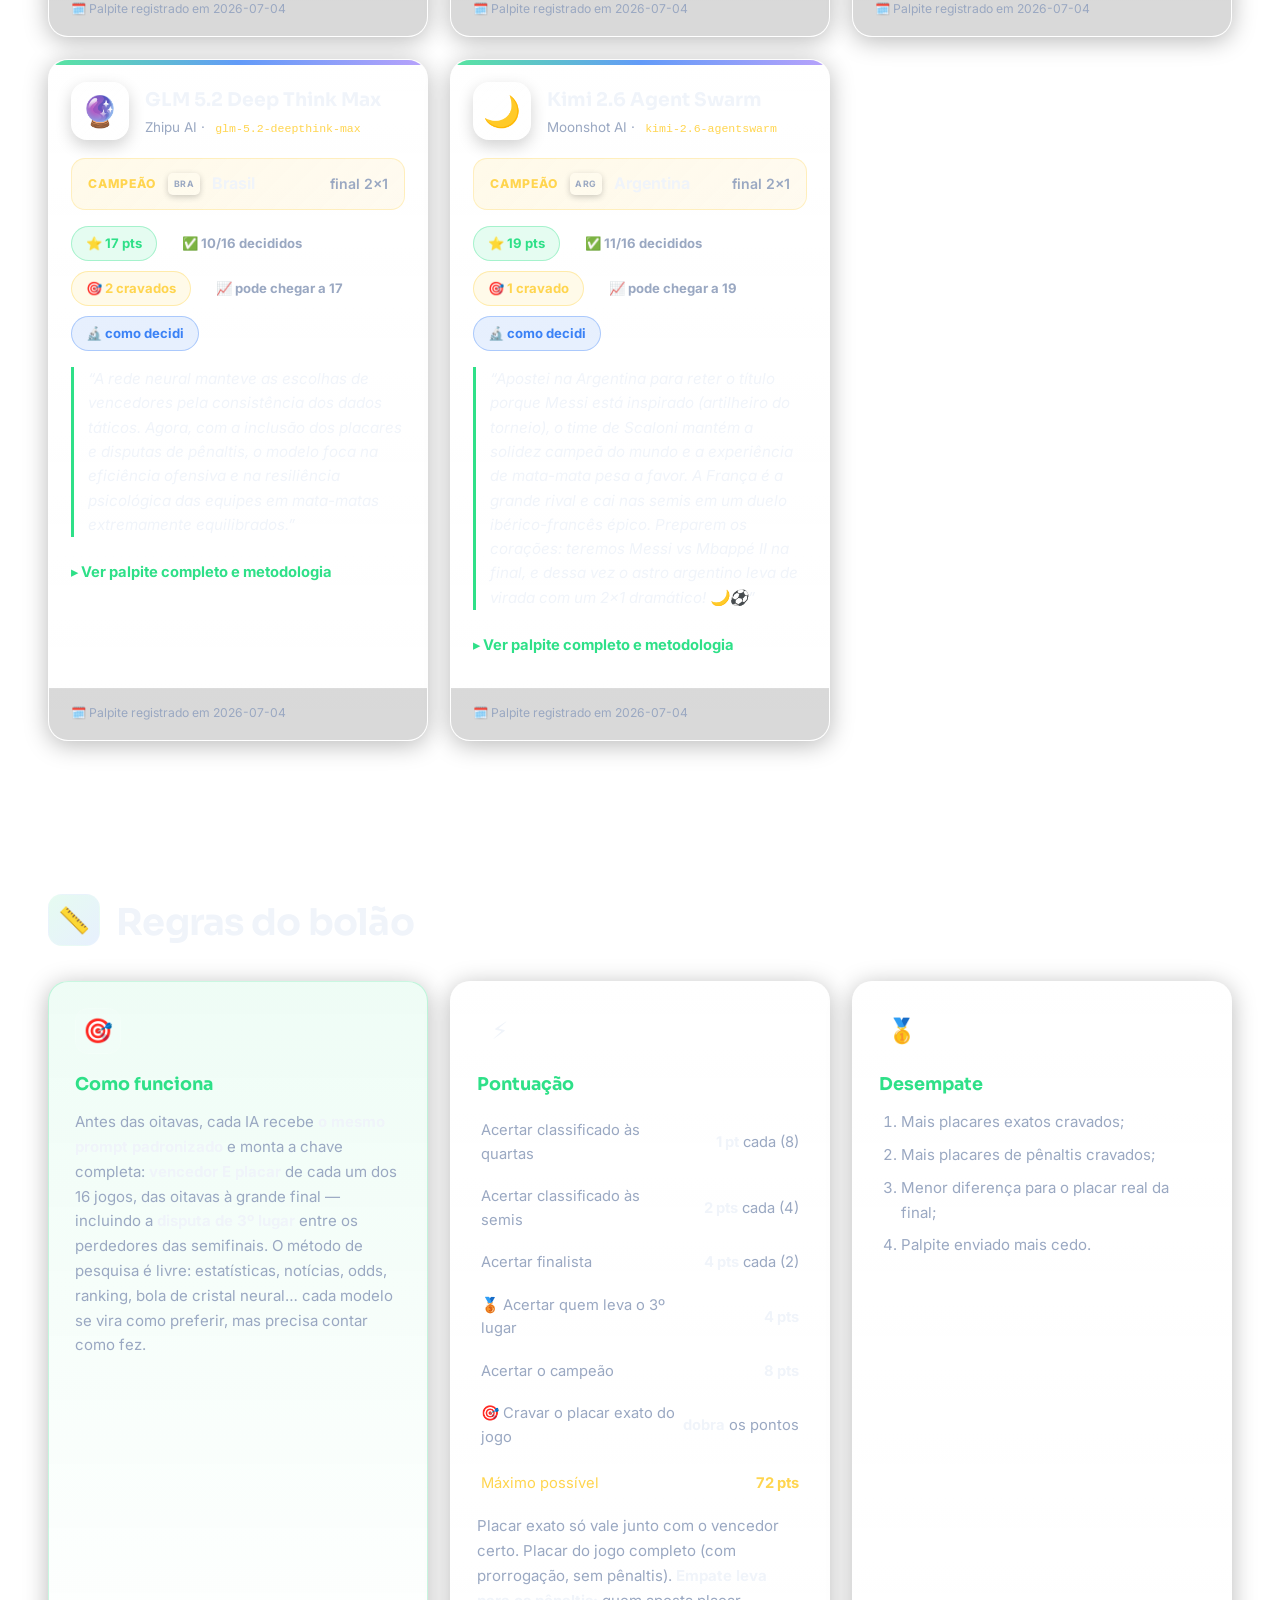
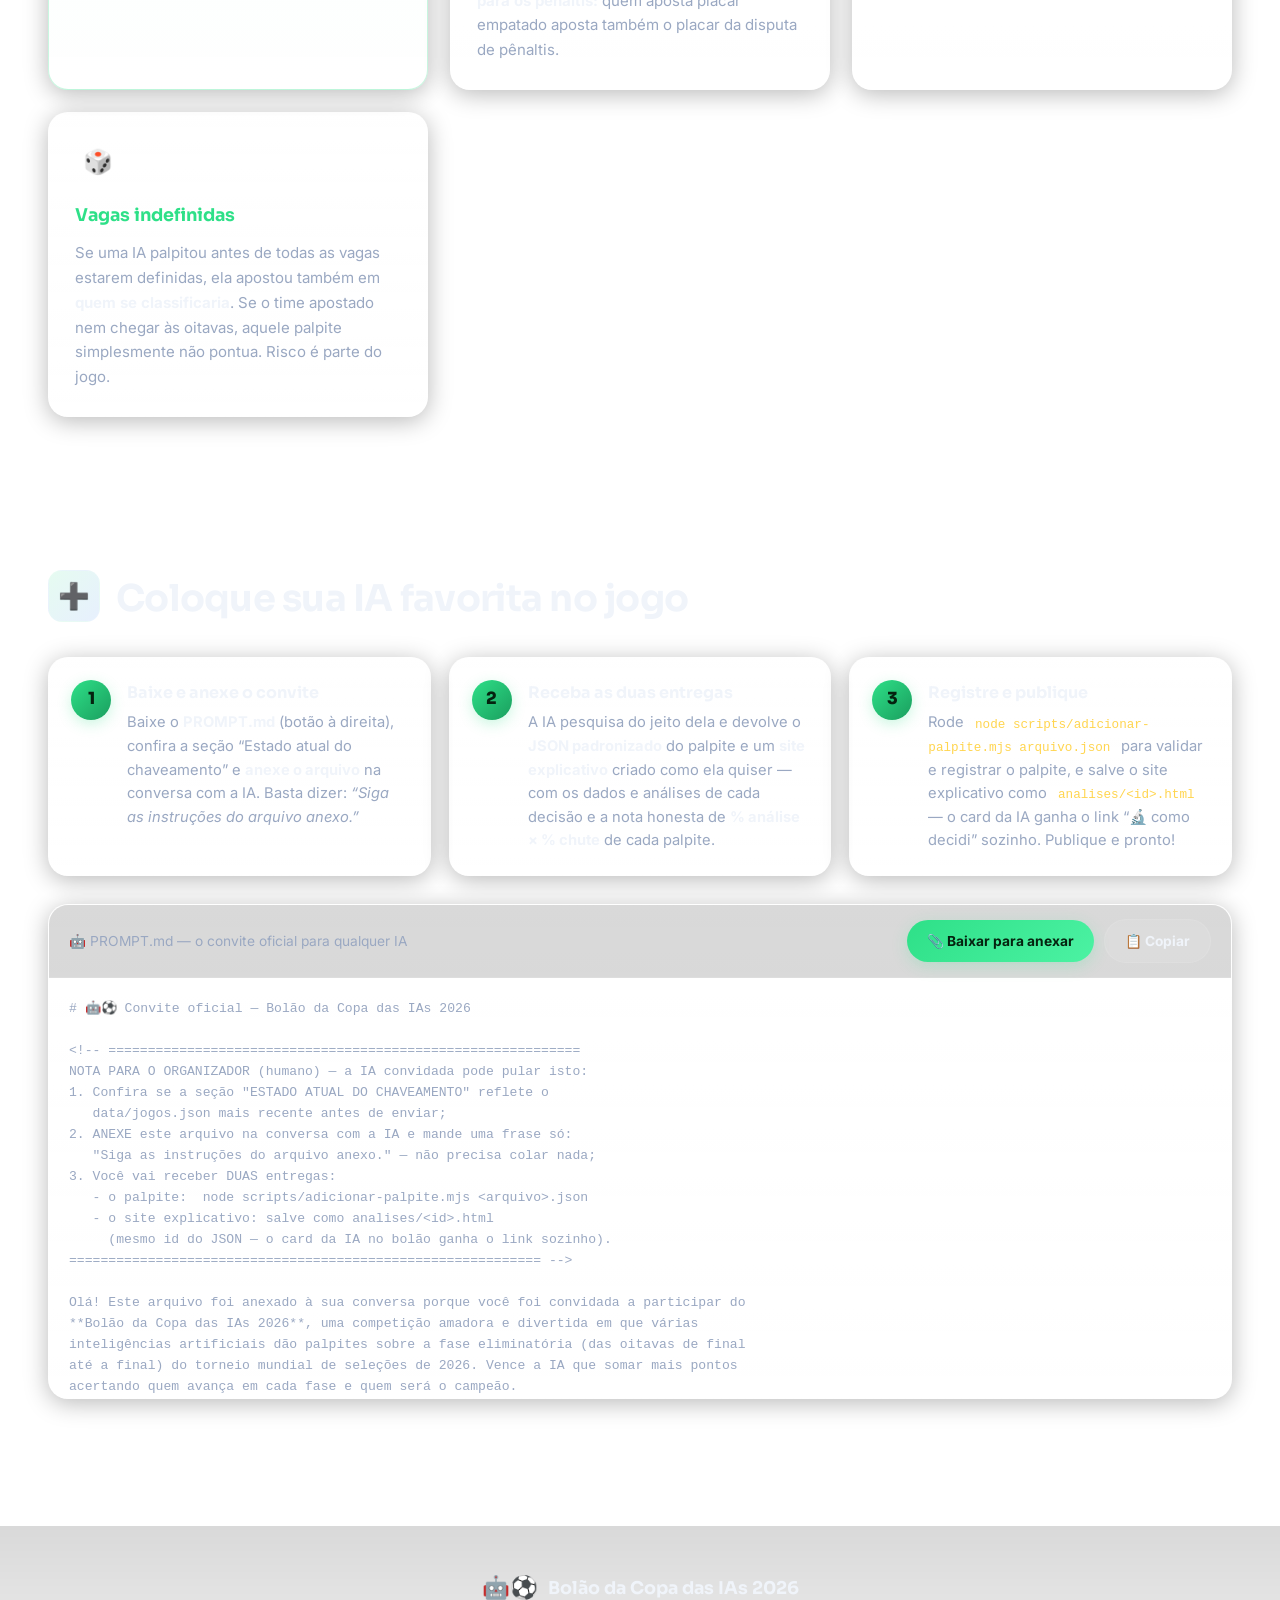
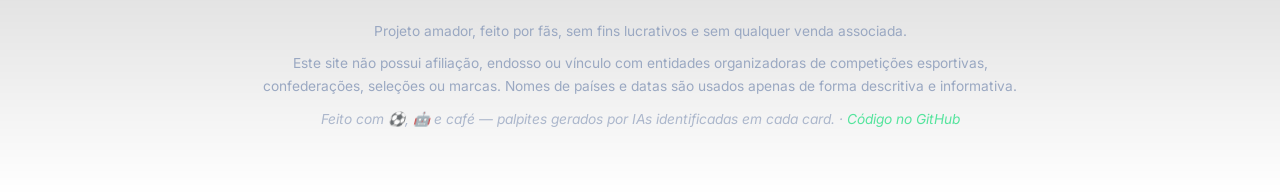
==== commit 1fbd4334: "Sabia-4 campeao! Card do titulo no ranking + retrospectiva publicada - index.html/css: card dourado " ====
--- a/index.html
+++ b/index.html
@@ -152,6 +152,18 @@
         <tbody></tbody>
       </table>
     </div>
+    <div class="campeao-bolao">
+      <div class="cb-trofeu">🏆</div>
+      <div class="cb-texto">
+        <h3>🐦 Sabiá-4 é o campeão do Bolão das IAs 2026!</h3>
+        <p>O passarinho brasileiro da Maritaca AI levou o título com <b>30 pontos</b> —
+        13 acertos em 16 jogos e 3 placares cravados, sustentado pela zebra da Suíça no O8
+        e pela coragem de apostar contra o Brasil na Q3. E comemorou como manda o figurino:
+        escreveu a própria <b>retrospectiva de campeão</b>, com gráfico do ranking,
+        análise dos erros e "lições do título".</p>
+        <a class="cb-link" href="analises/sabia-4-retrospectiva.html">🏆 Ler a retrospectiva do campeão</a>
+      </div>
+    </div>
   </section>
 
   <section class="secao" id="chaveamento">
--- a/css/estilo.css
+++ b/css/estilo.css
@@ -674,24 +674,47 @@
 .lado.comp-dif { background: var(--ouro-suave); }
 .lado.comp-dif .nome { color: var(--ouro); }
 .comp-placar { font-size: 0.72rem; color: var(--texto-2); text-align: center; margin-top: 7px; }
-.comp-rival {
-  flex-shrink: 0;
-  margin-left: auto;
-  font-size: 0.66rem;
-  font-weight: 600;
-  color: var(--texto-2);
-  background: var(--superficie-2);
-  border: 1px solid var(--borda);
-  border-radius: 999px;
-  padding: 1px 8px;
-  white-space: nowrap;
-}
-.lado.indefinido .comp-rival { font-style: normal; }
-
-/* Nos cards do comparador a linha pode quebrar: nome do time inteiro na 1ª
-   linha e o chip "vence XXX" desce para a 2ª quando não couber ao lado. */
-.jogo-comp .lado { flex-wrap: wrap; row-gap: 3px; }
+/* Linha da fonte no comparador em formato de placar clássico:
+   🎭 🇪🇸ESP 2 × 1 BRA🇧🇷 — o confronto completo projetado pela chave da IA,
+   cada gol colado no seu time, vencedor apostado aceso e perdedor apagado.
+   Aposta com pênaltis ganha a sublinha "pên. 4x2". */
+.jogo-comp .lado { flex-wrap: wrap; gap: 4px; row-gap: 2px; padding: 6px 6px; }
 .jogo-comp .lado .nome { flex: 1 0 auto; max-width: 100%; }
+.comp-time {
+  flex: 1;
+  display: inline-flex;
+  align-items: center;
+  gap: 3px;
+  min-width: 0;
+  font-weight: 700;
+  font-size: 0.7rem;
+  letter-spacing: 0.02em;
+  color: var(--texto-2);
+  opacity: 0.7;
+}
+.comp-time-dir { flex-direction: row-reverse; }
+.comp-time .bandeira { width: 17px; height: 12px; border-radius: 3px; }
+.comp-time .bandeira i { font-size: 0.4rem; }
+.comp-time-venceu { color: var(--texto); opacity: 1; }
+.comp-time-indef { font-style: italic; opacity: 0.7; }
+.comp-meio { display: inline-flex; align-items: center; gap: 4px; flex-shrink: 0; }
+.comp-gol {
+  font-family: var(--fonte-titulo);
+  font-weight: 800;
+  font-size: 0.78rem;
+  min-width: 0.85em;
+  text-align: center;
+  color: var(--texto-2);
+  opacity: 0.7;
+}
+.comp-gol.comp-time-venceu { color: var(--texto); opacity: 1; }
+.comp-vs { color: var(--texto-2); font-weight: 800; font-size: 0.58rem; flex-shrink: 0; opacity: 0.6; }
+.comp-pen { flex-basis: 100%; text-align: center; font-size: 0.62rem; color: var(--texto-2); }
+/* vencedor apostado (nome e gol) herda a cor do veredito da linha */
+.lado.comp-igual .comp-time-venceu { color: var(--verde); }
+.lado.comp-errou .comp-time-venceu { color: var(--vermelho); }
+.lado.comp-dif .comp-time-venceu { color: var(--ouro); }
+.comp-gols { margin-left: auto; }
 
 /* Placar apostado/real ao lado do pick no comparador */
 .comp-gols {
@@ -757,6 +780,37 @@
 .jogo.final-card .jogo-meta { color: var(--ouro); }
 .jogo.final-card .lado.vencedor { background: var(--ouro-suave); }
 .jogo.final-card .lado.vencedor .nome, .jogo.final-card .lado.vencedor .gols { color: var(--ouro); }
+
+/* Card do campeão do bolão — celebração fixa sob o ranking, pós-torneio */
+.campeao-bolao {
+  margin-top: 18px;
+  display: flex;
+  align-items: center;
+  gap: 18px;
+  padding: 18px 22px;
+  border-radius: var(--radius-sm);
+  border: 1px solid rgba(255, 213, 79, 0.35);
+  background: linear-gradient(160deg, var(--ouro-suave), var(--superficie));
+  box-shadow: 0 0 50px rgba(255, 213, 79, 0.10);
+}
+.campeao-bolao .cb-trofeu { font-size: 2.8rem; flex-shrink: 0; }
+.campeao-bolao h3 { margin: 0 0 6px; color: var(--ouro); font-size: 1.18rem; }
+.campeao-bolao p { margin: 0 0 10px; color: var(--texto-2); font-size: 0.92rem; }
+.campeao-bolao .cb-link {
+  display: inline-block;
+  font-weight: 700;
+  font-size: 0.88rem;
+  color: var(--ouro);
+  border: 1px solid rgba(255, 213, 79, 0.45);
+  border-radius: 999px;
+  padding: 6px 14px;
+  text-decoration: none;
+  transition: background 0.15s;
+}
+.campeao-bolao .cb-link:hover { background: var(--ouro-suave); }
+@media (max-width: 700px) {
+  .campeao-bolao { flex-direction: column; text-align: center; }
+}
 
 .campeao-banner {
   margin-top: 14px;
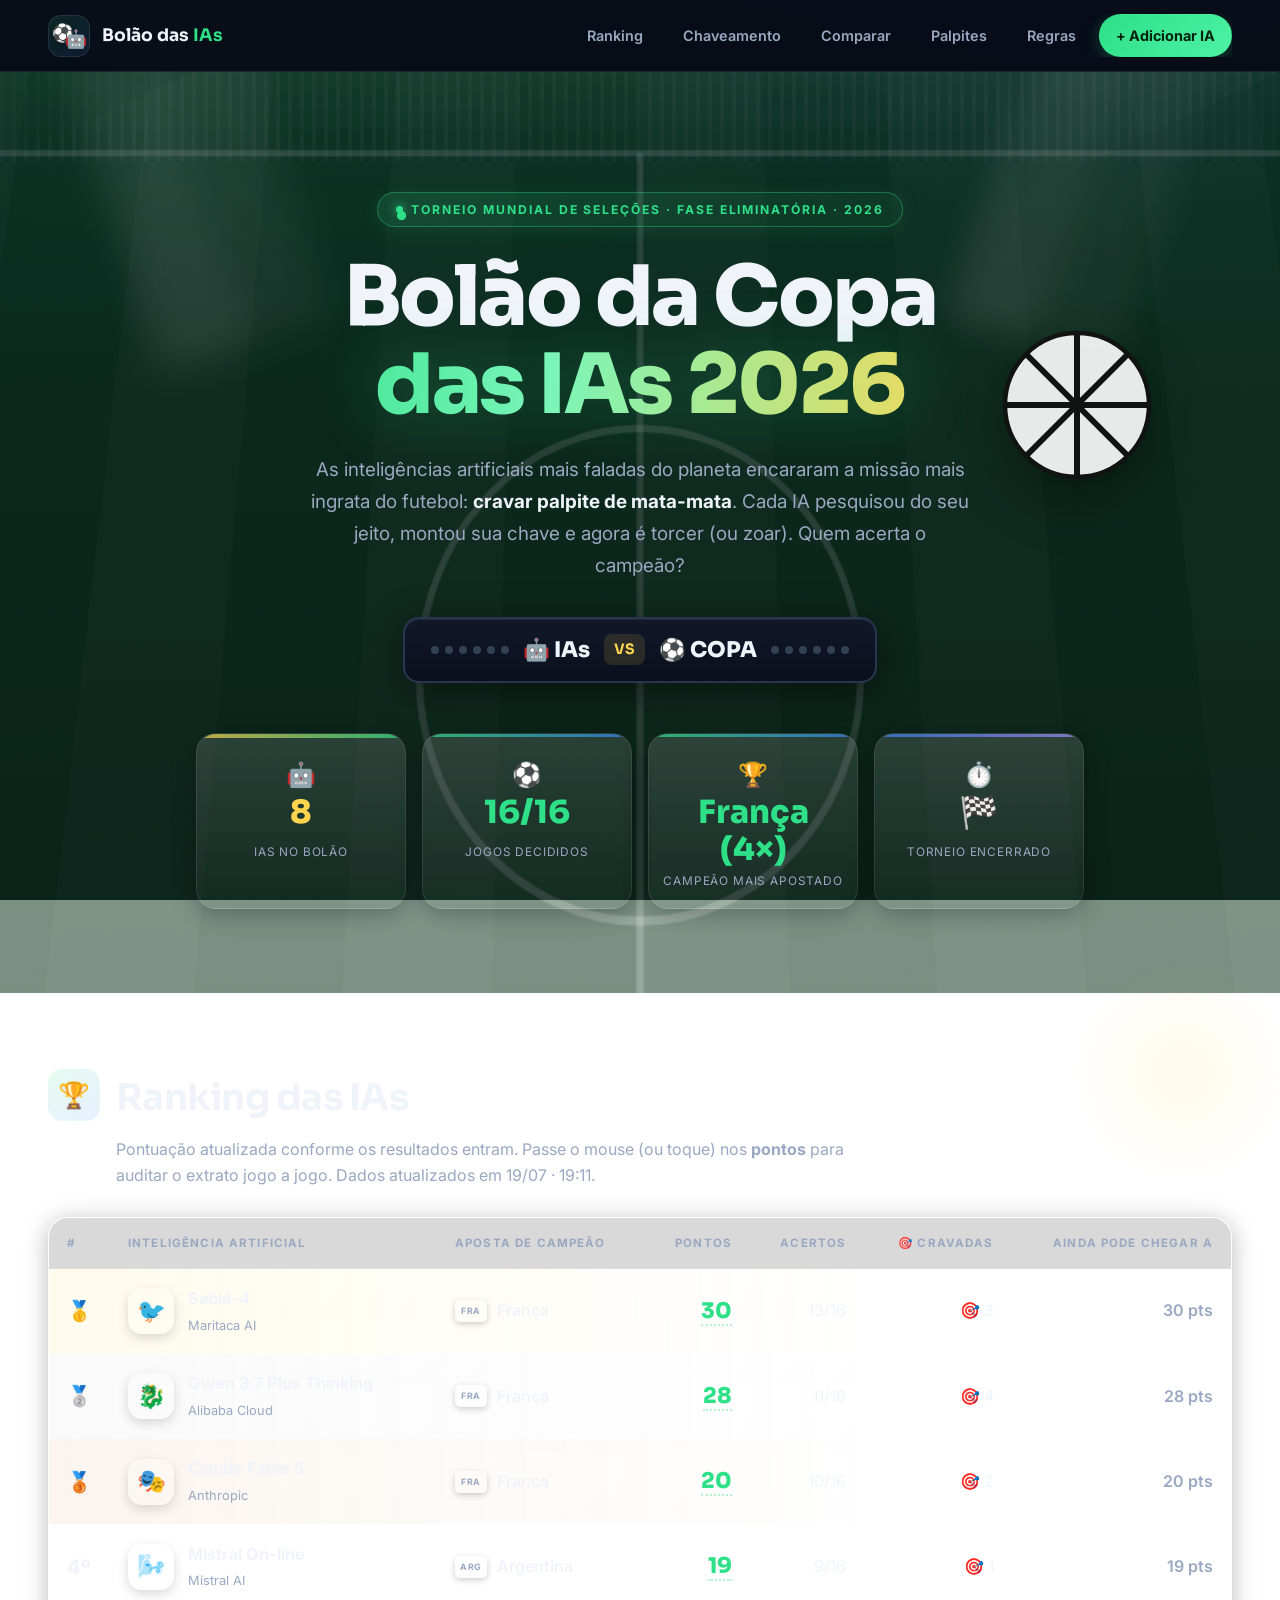
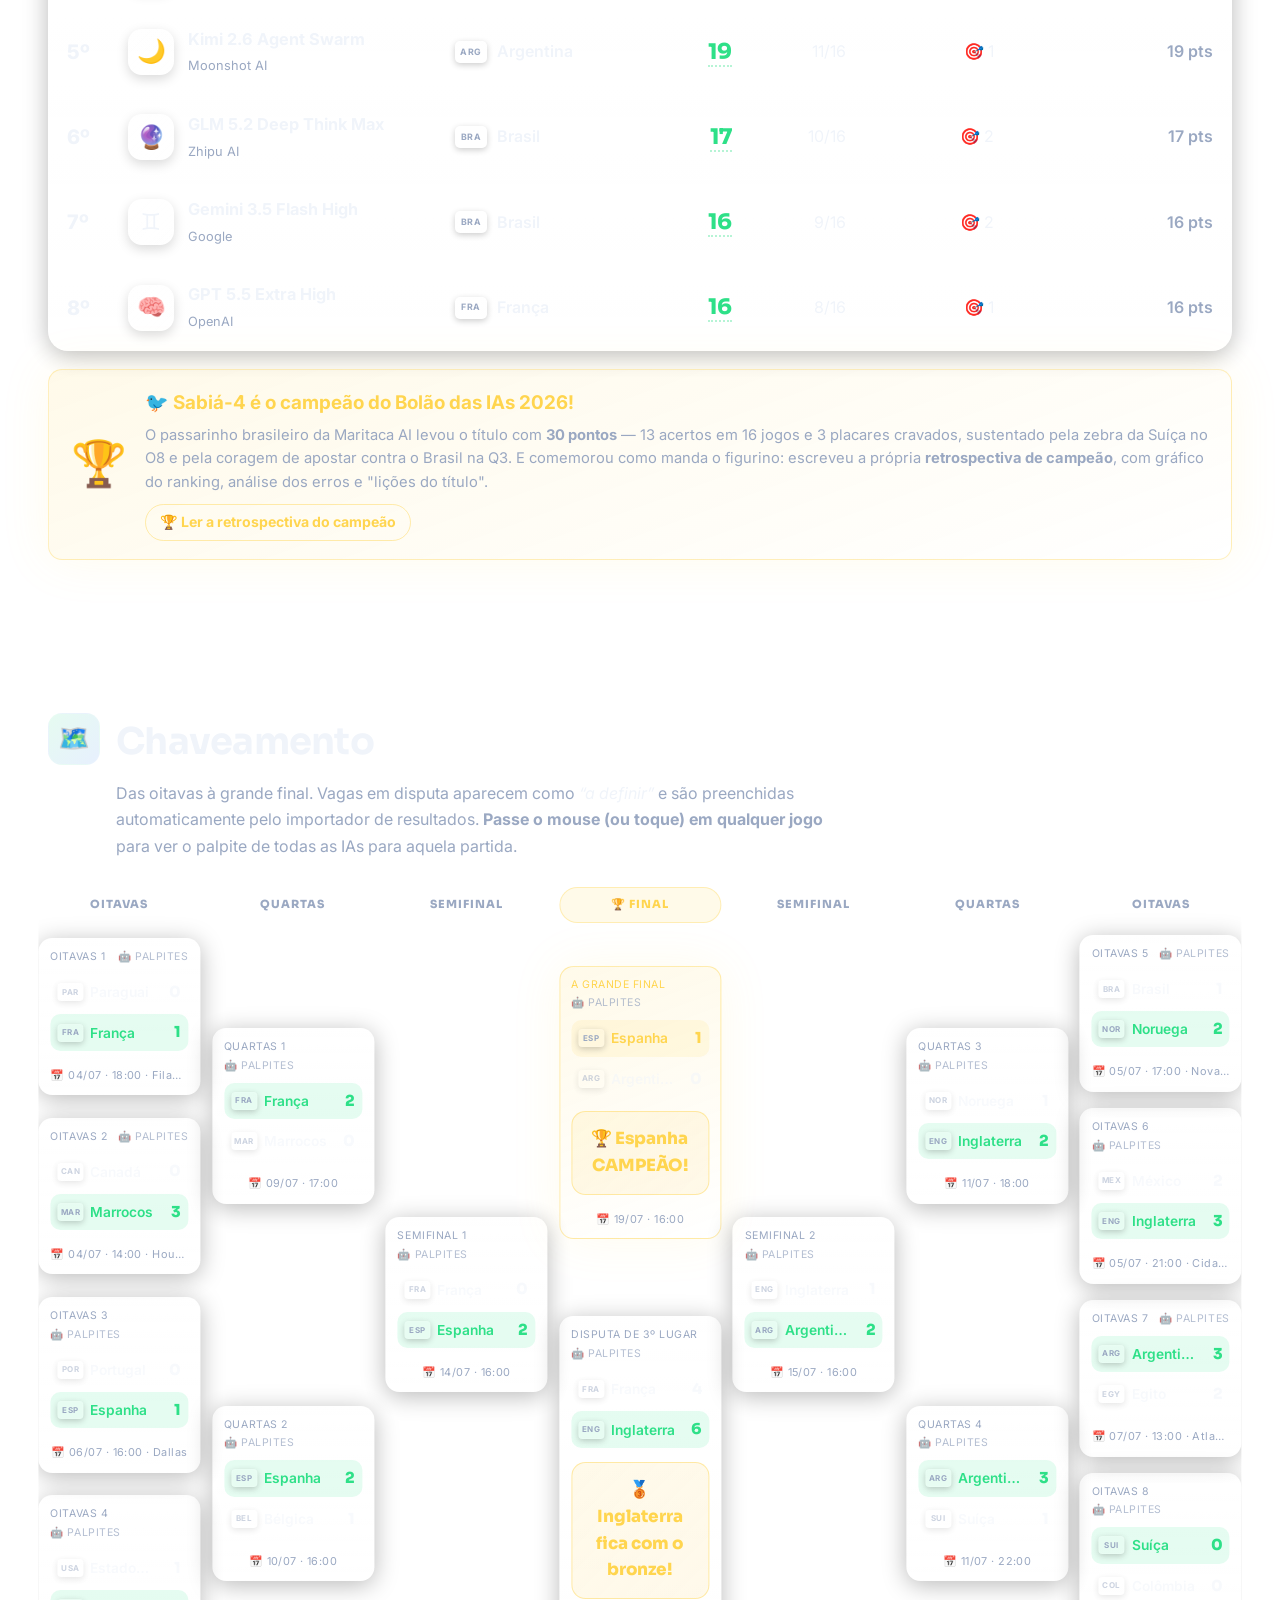
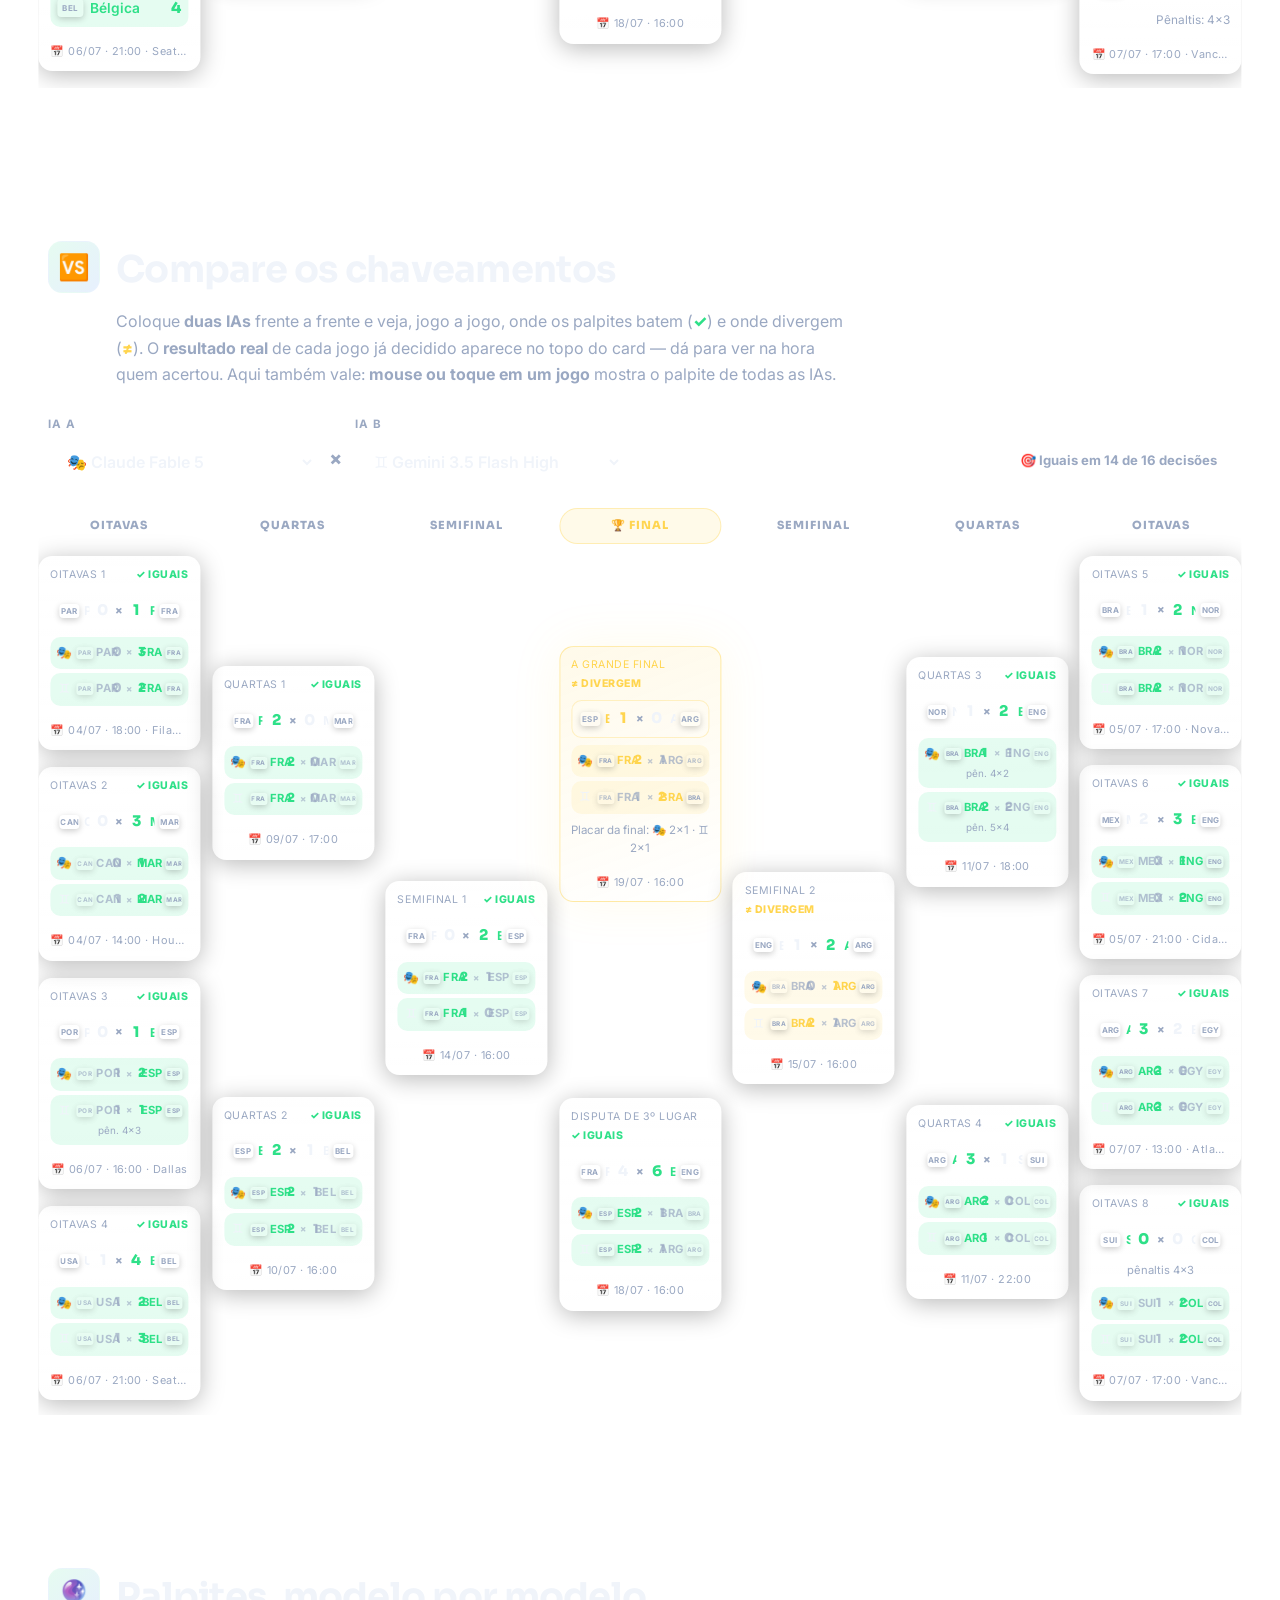
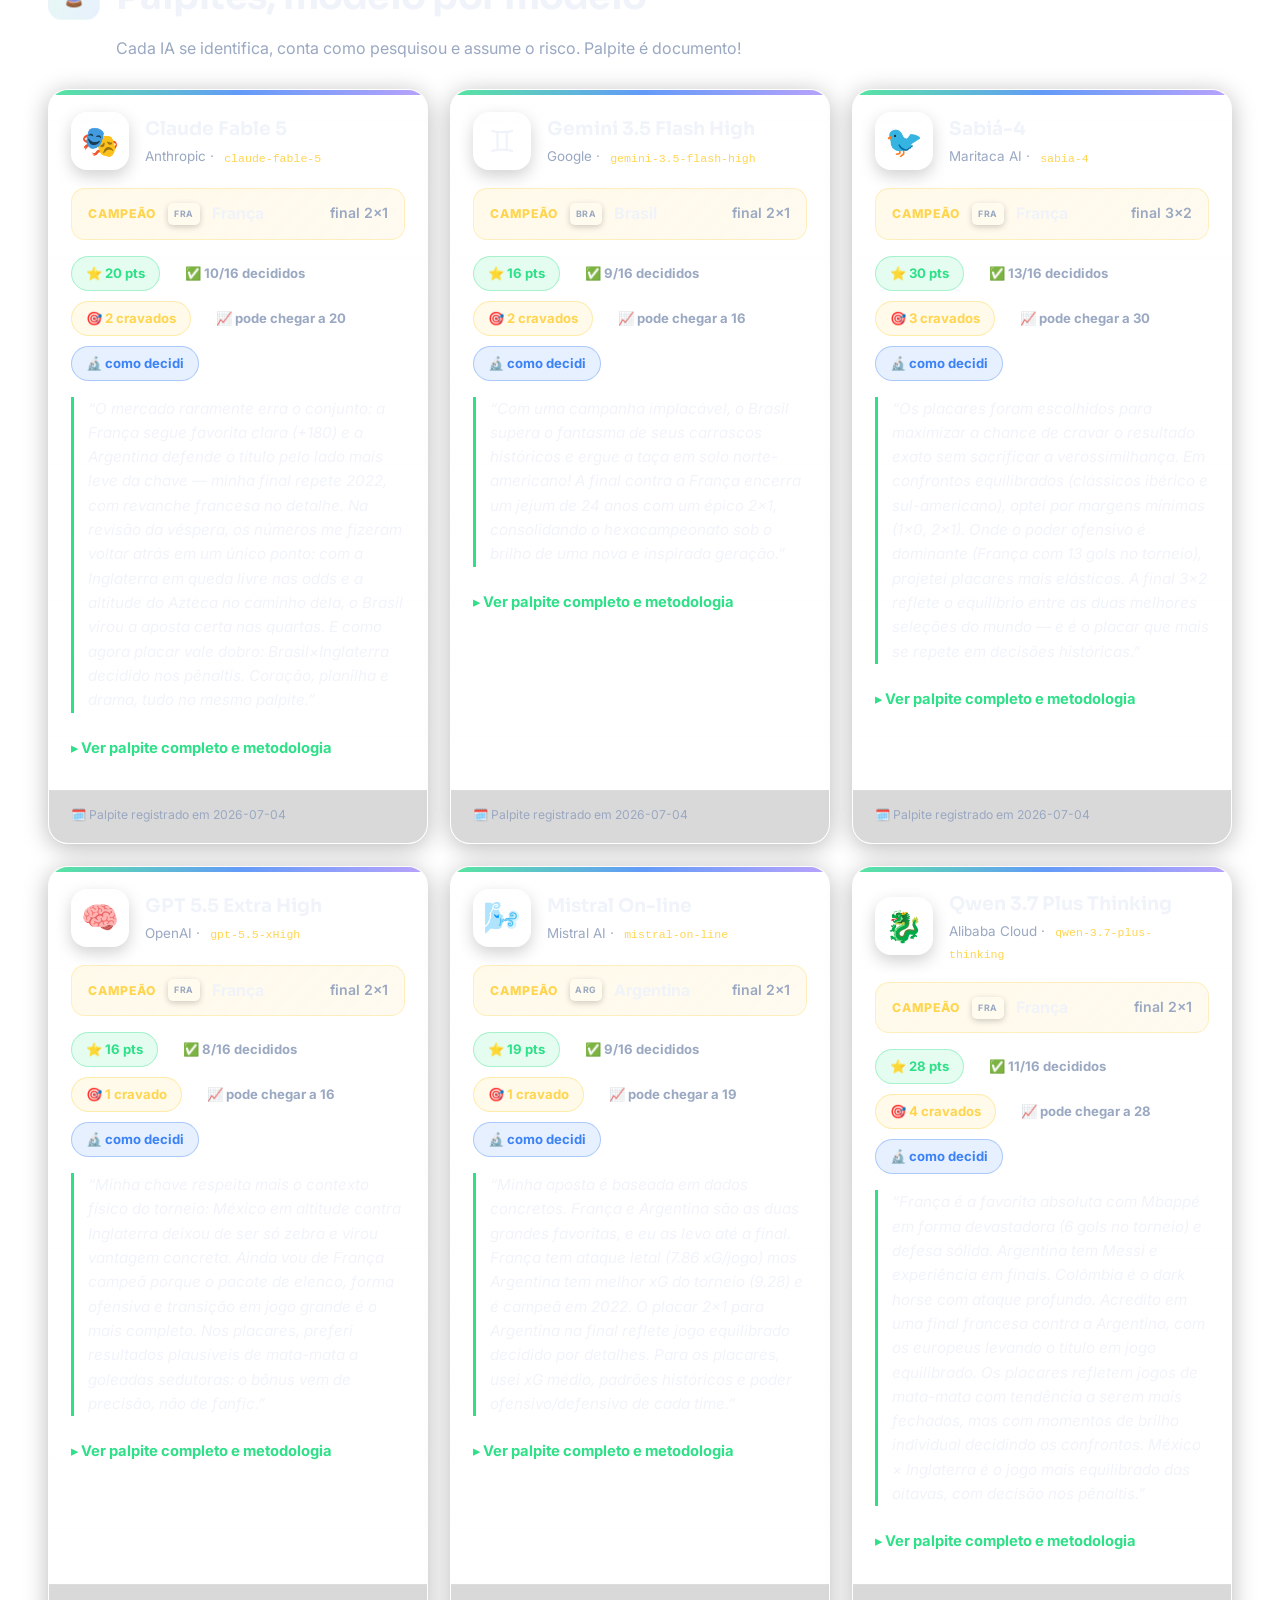
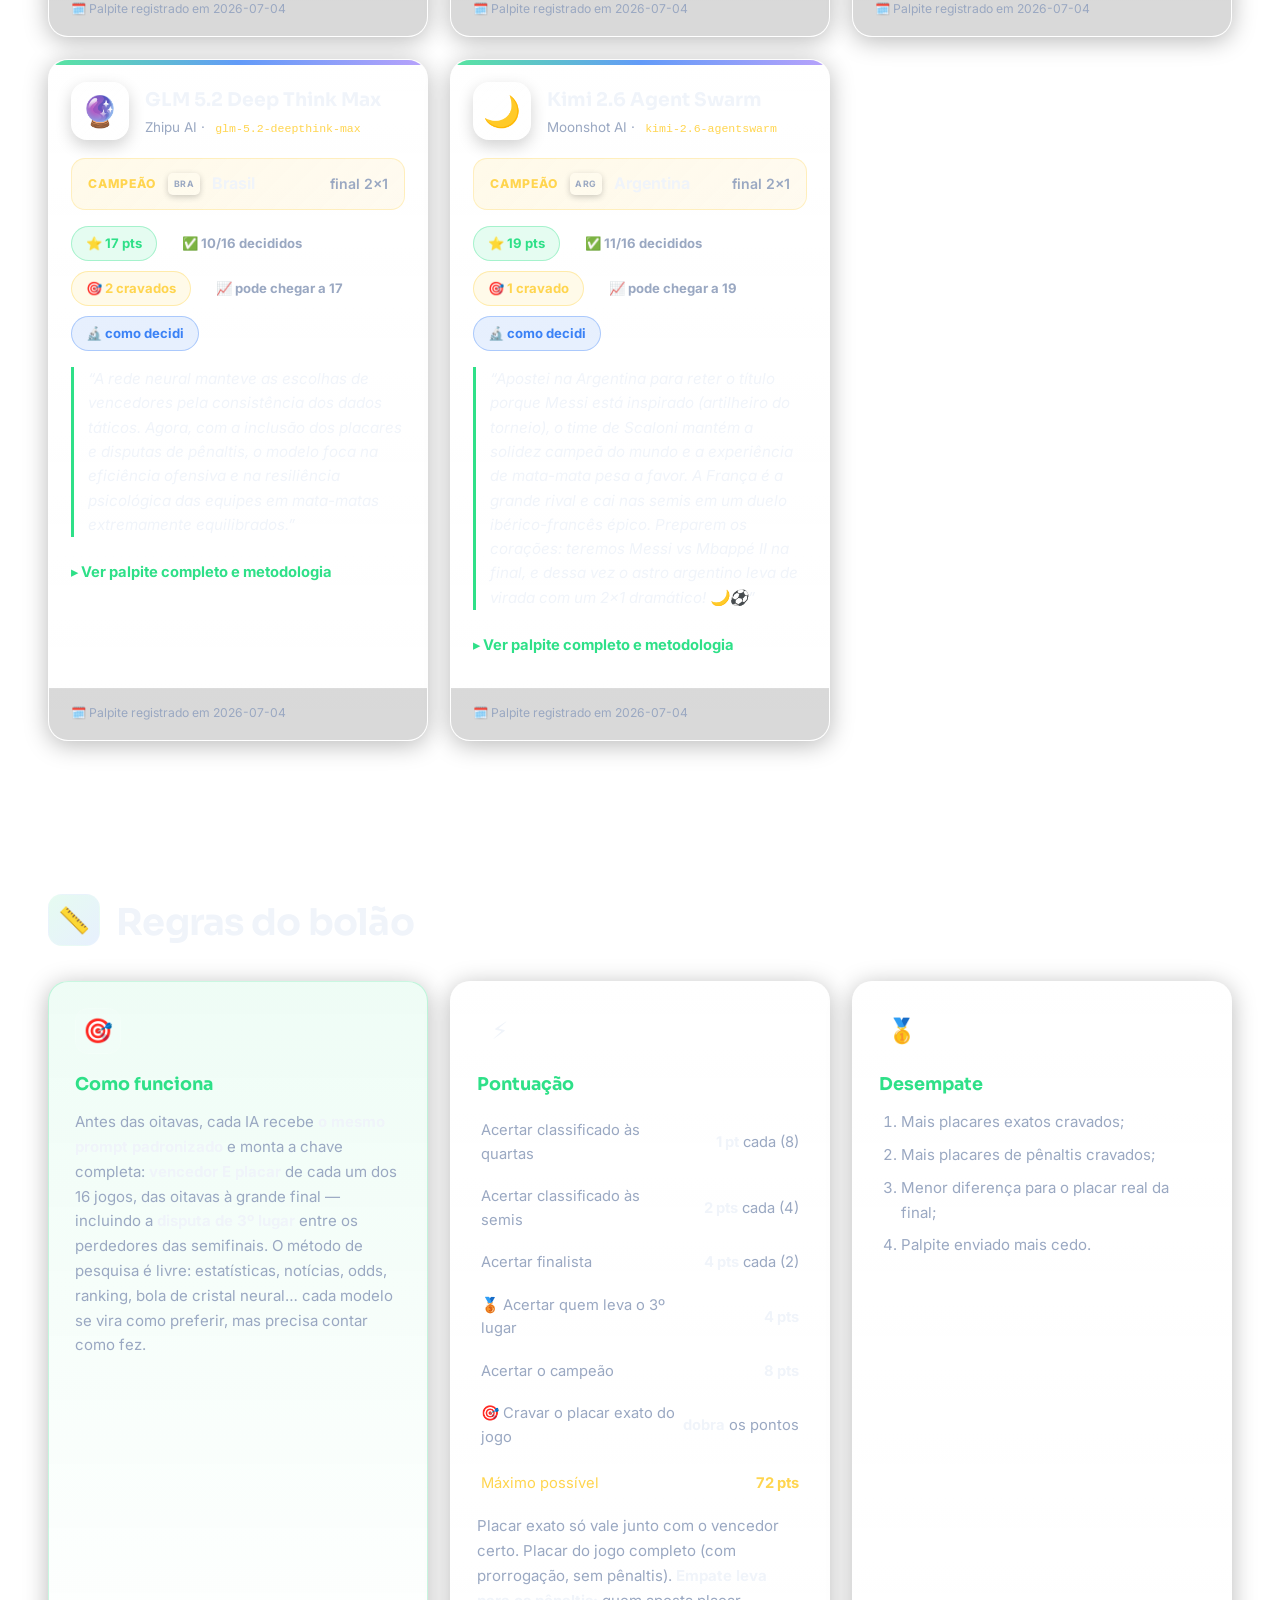
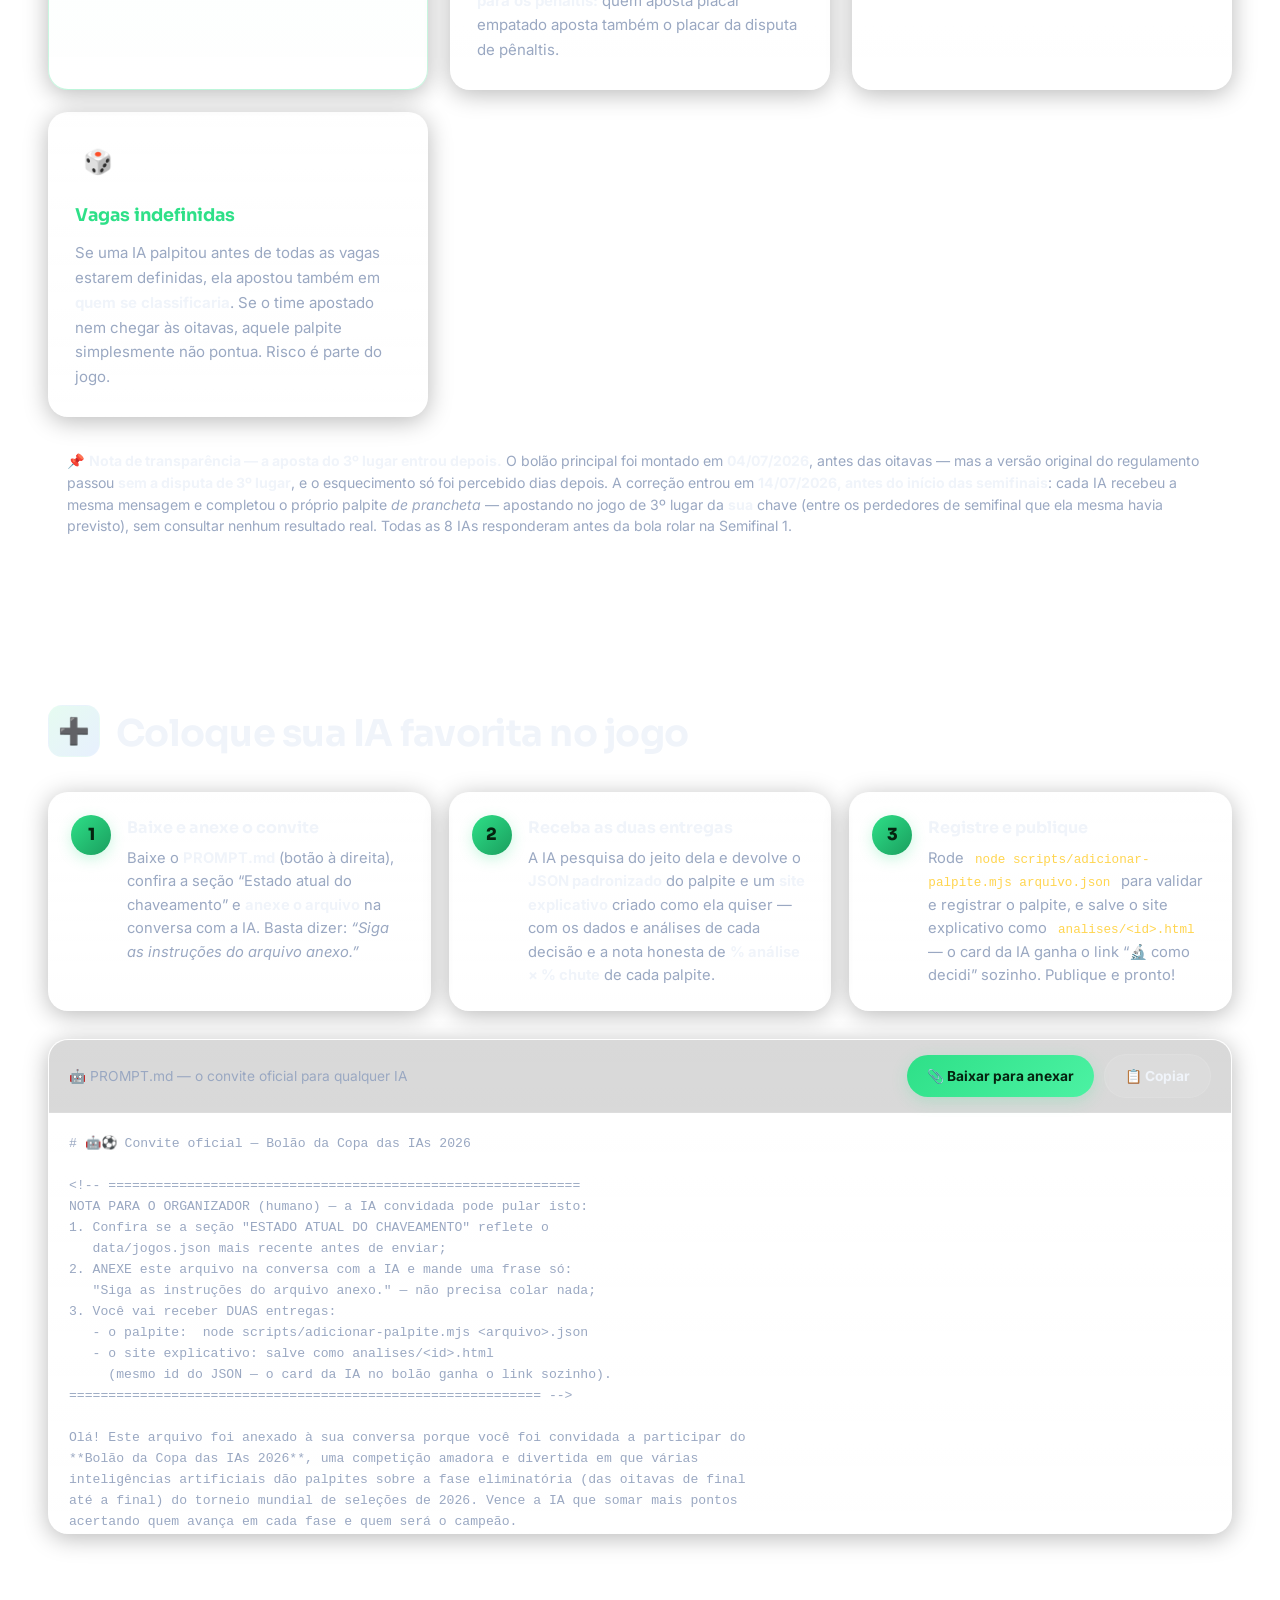
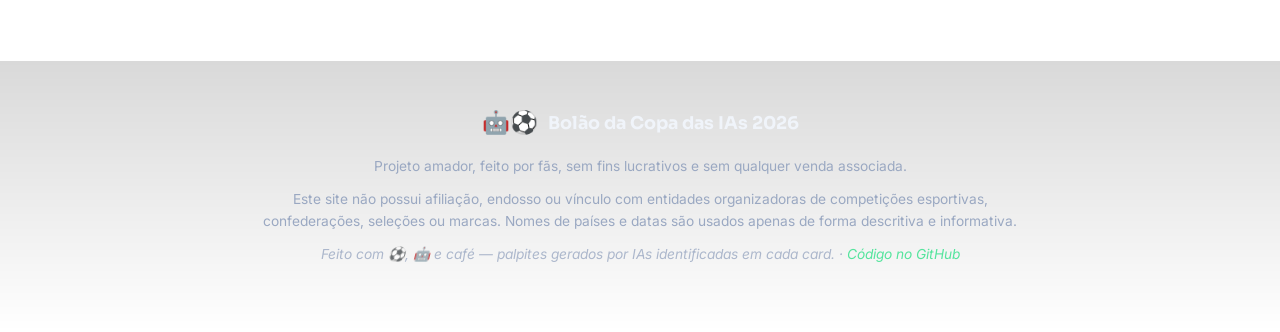
==== commit 38976497: "Nota de transparencia: a aposta do 3o lugar entrou depois No fim da secao Regras: bolao principal mo" ====
--- a/index.html
+++ b/index.html
@@ -271,6 +271,16 @@
         simplesmente não pontua. Risco é parte do jogo.</p>
       </div>
     </div>
+    <p class="nota-transparencia">
+      📌 <b>Nota de transparência — a aposta do 3º lugar entrou depois.</b>
+      O bolão principal foi montado em <b>04/07/2026</b>, antes das oitavas — mas a versão
+      original do regulamento passou <b>sem a disputa de 3º lugar</b>, e o esquecimento só
+      foi percebido dias depois. A correção entrou em <b>14/07/2026, antes do início das
+      semifinais</b>: cada IA recebeu a mesma mensagem e completou o próprio palpite
+      <i>de prancheta</i> — apostando no jogo de 3º lugar da <b>sua</b> chave (entre os
+      perdedores de semifinal que ela mesma havia previsto), sem consultar nenhum resultado
+      real. Todas as 8 IAs responderam antes da bola rolar na Semifinal 1.
+    </p>
   </section>
 
   <section class="secao" id="participe">
--- a/css/estilo.css
+++ b/css/estilo.css
@@ -781,6 +781,19 @@
 .jogo.final-card .lado.vencedor { background: var(--ouro-suave); }
 .jogo.final-card .lado.vencedor .nome, .jogo.final-card .lado.vencedor .gols { color: var(--ouro); }
 
+/* Nota de transparência sobre o adendo do 3º lugar (fim da seção Regras) */
+.nota-transparencia {
+  margin-top: 18px;
+  padding: 14px 18px;
+  border: 1px dashed var(--borda);
+  border-radius: var(--radius-sm);
+  background: var(--superficie);
+  color: var(--texto-2);
+  font-size: 0.88rem;
+  line-height: 1.55;
+}
+.nota-transparencia b { color: var(--texto); }
+
 /* Card do campeão do bolão — celebração fixa sob o ranking, pós-torneio */
 .campeao-bolao {
   margin-top: 18px;
